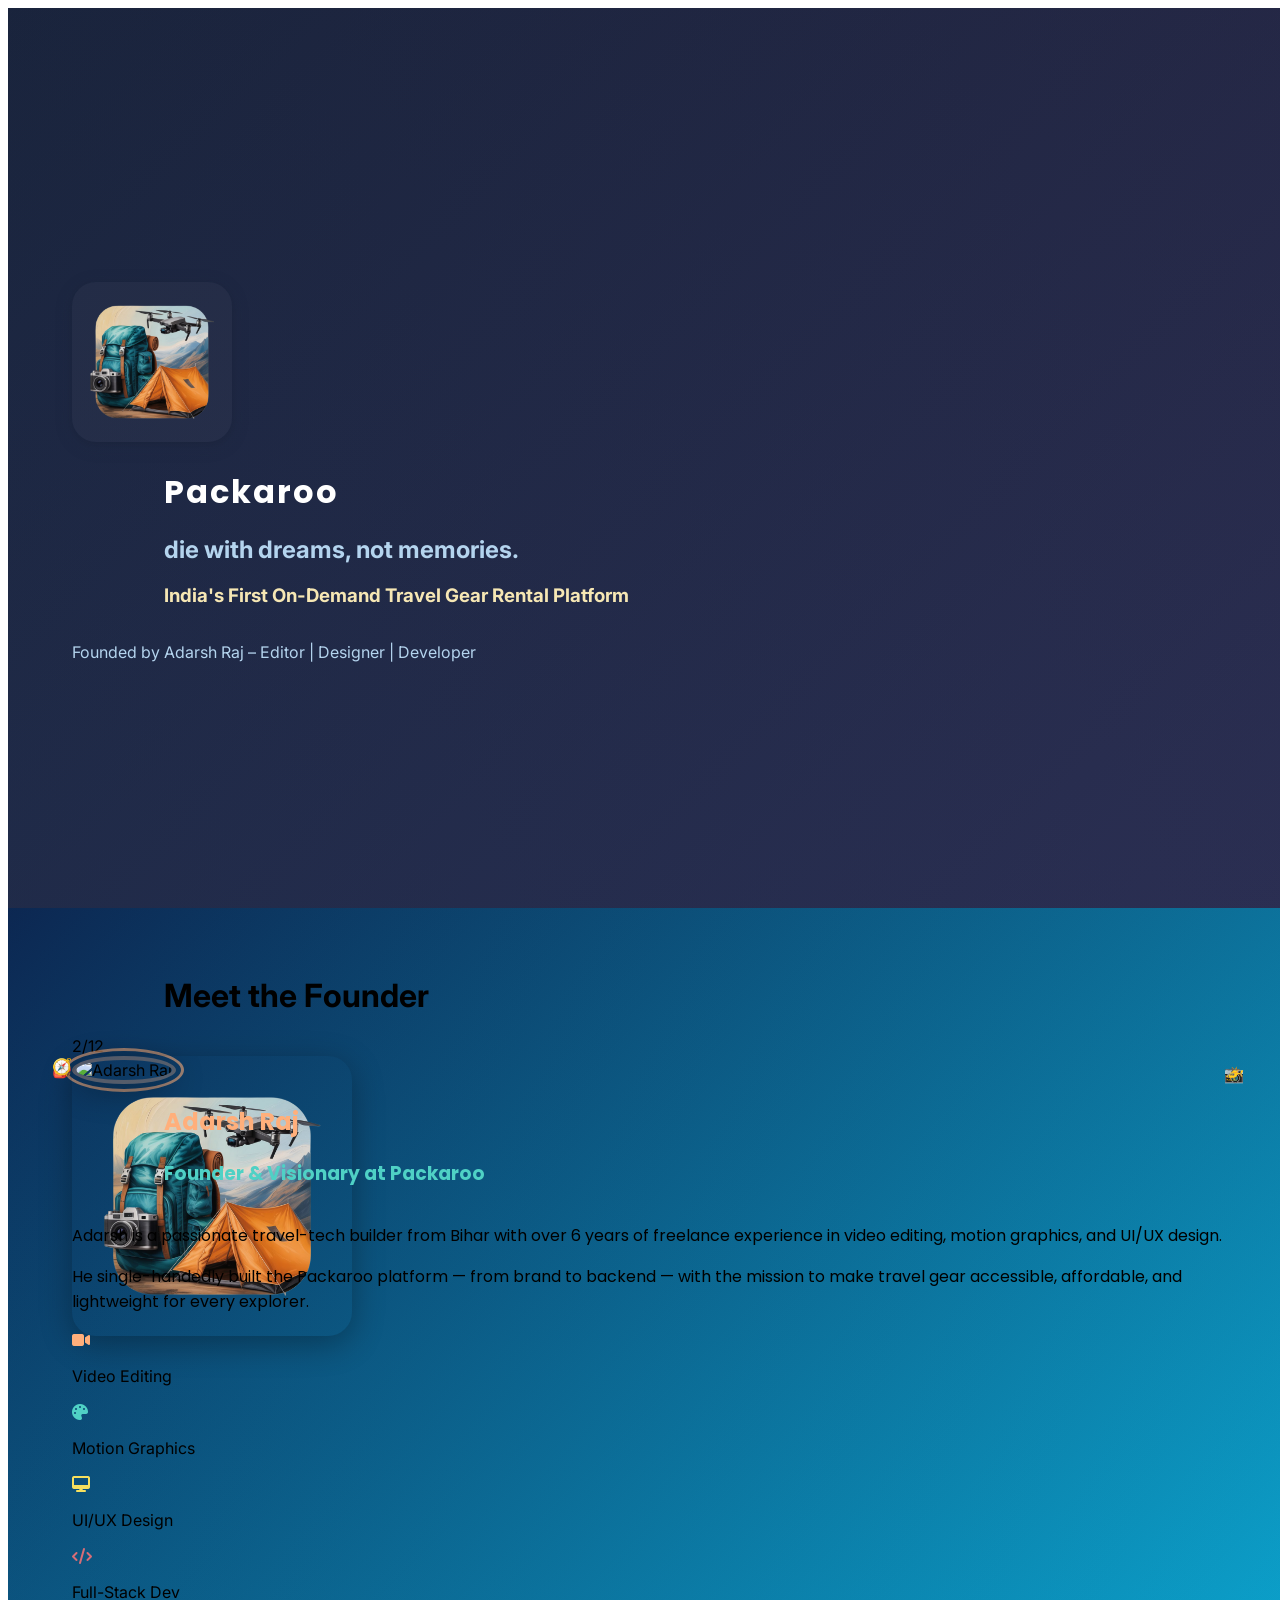
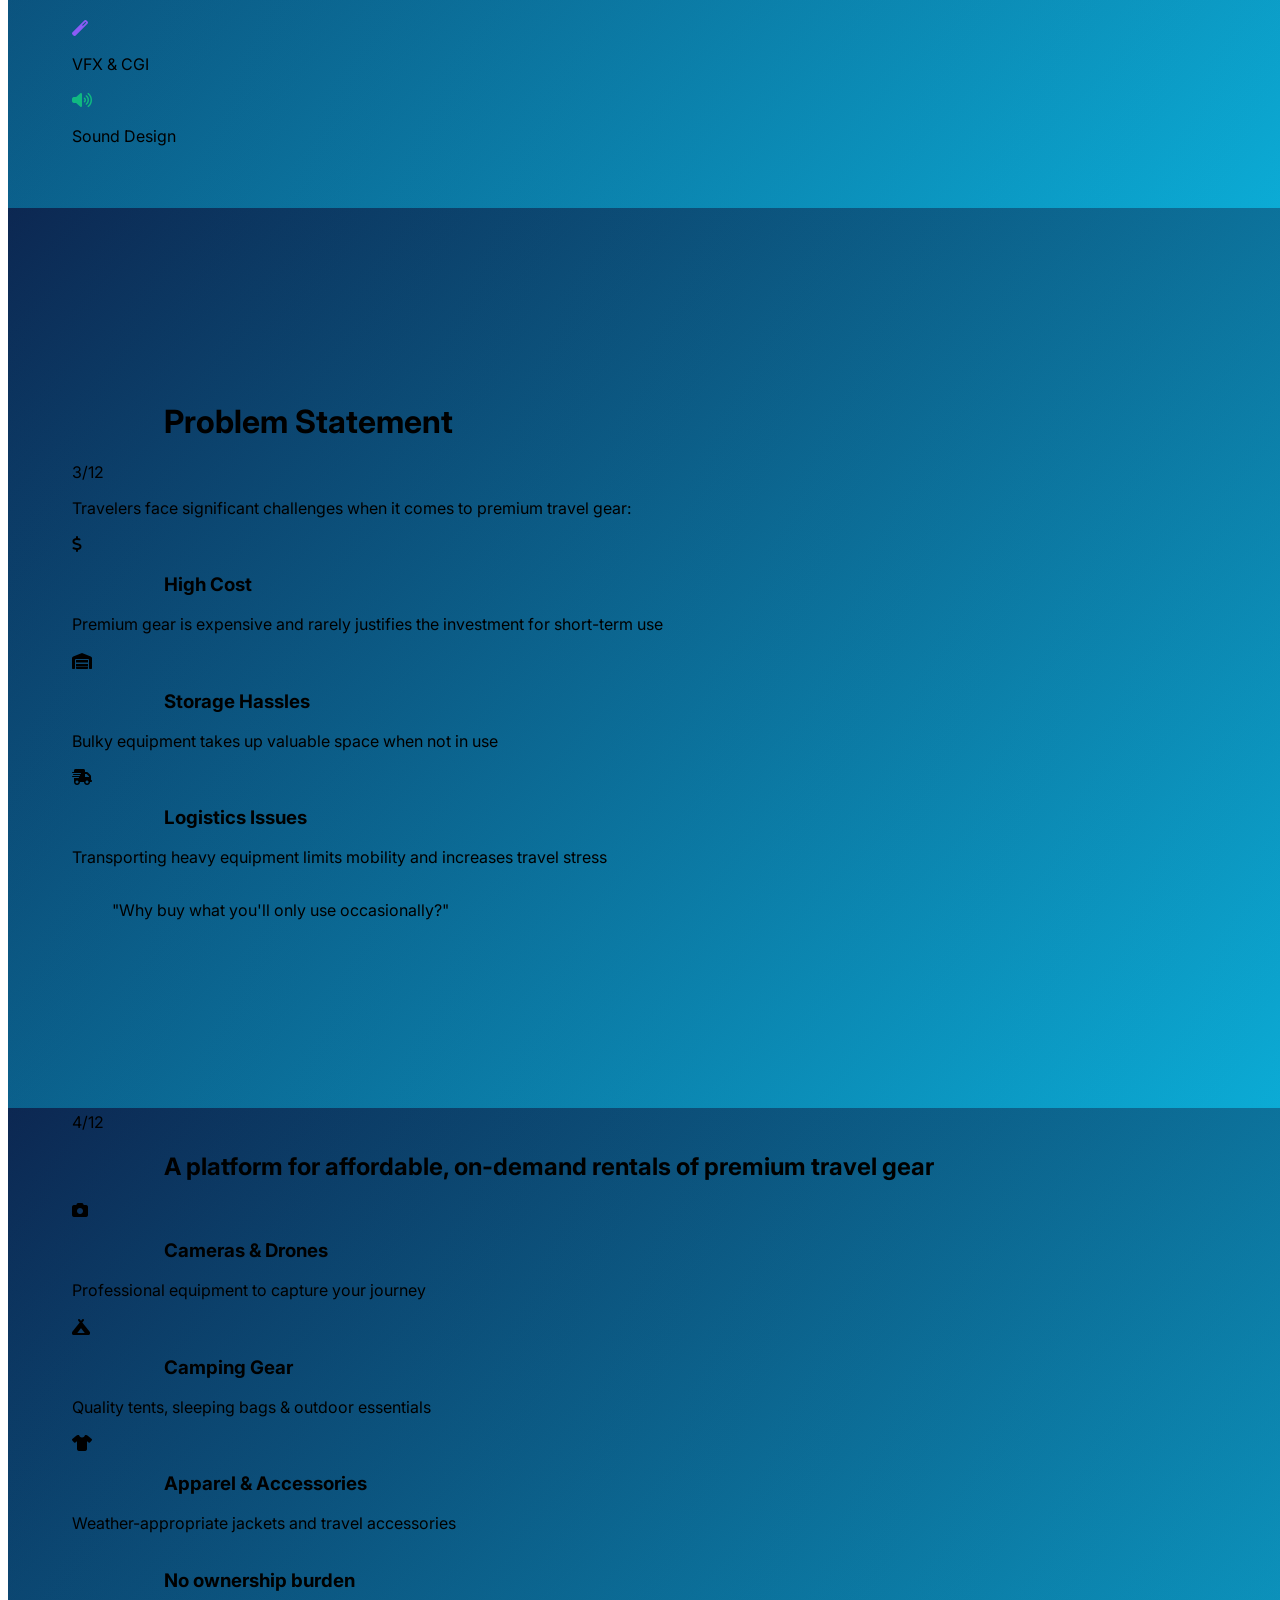
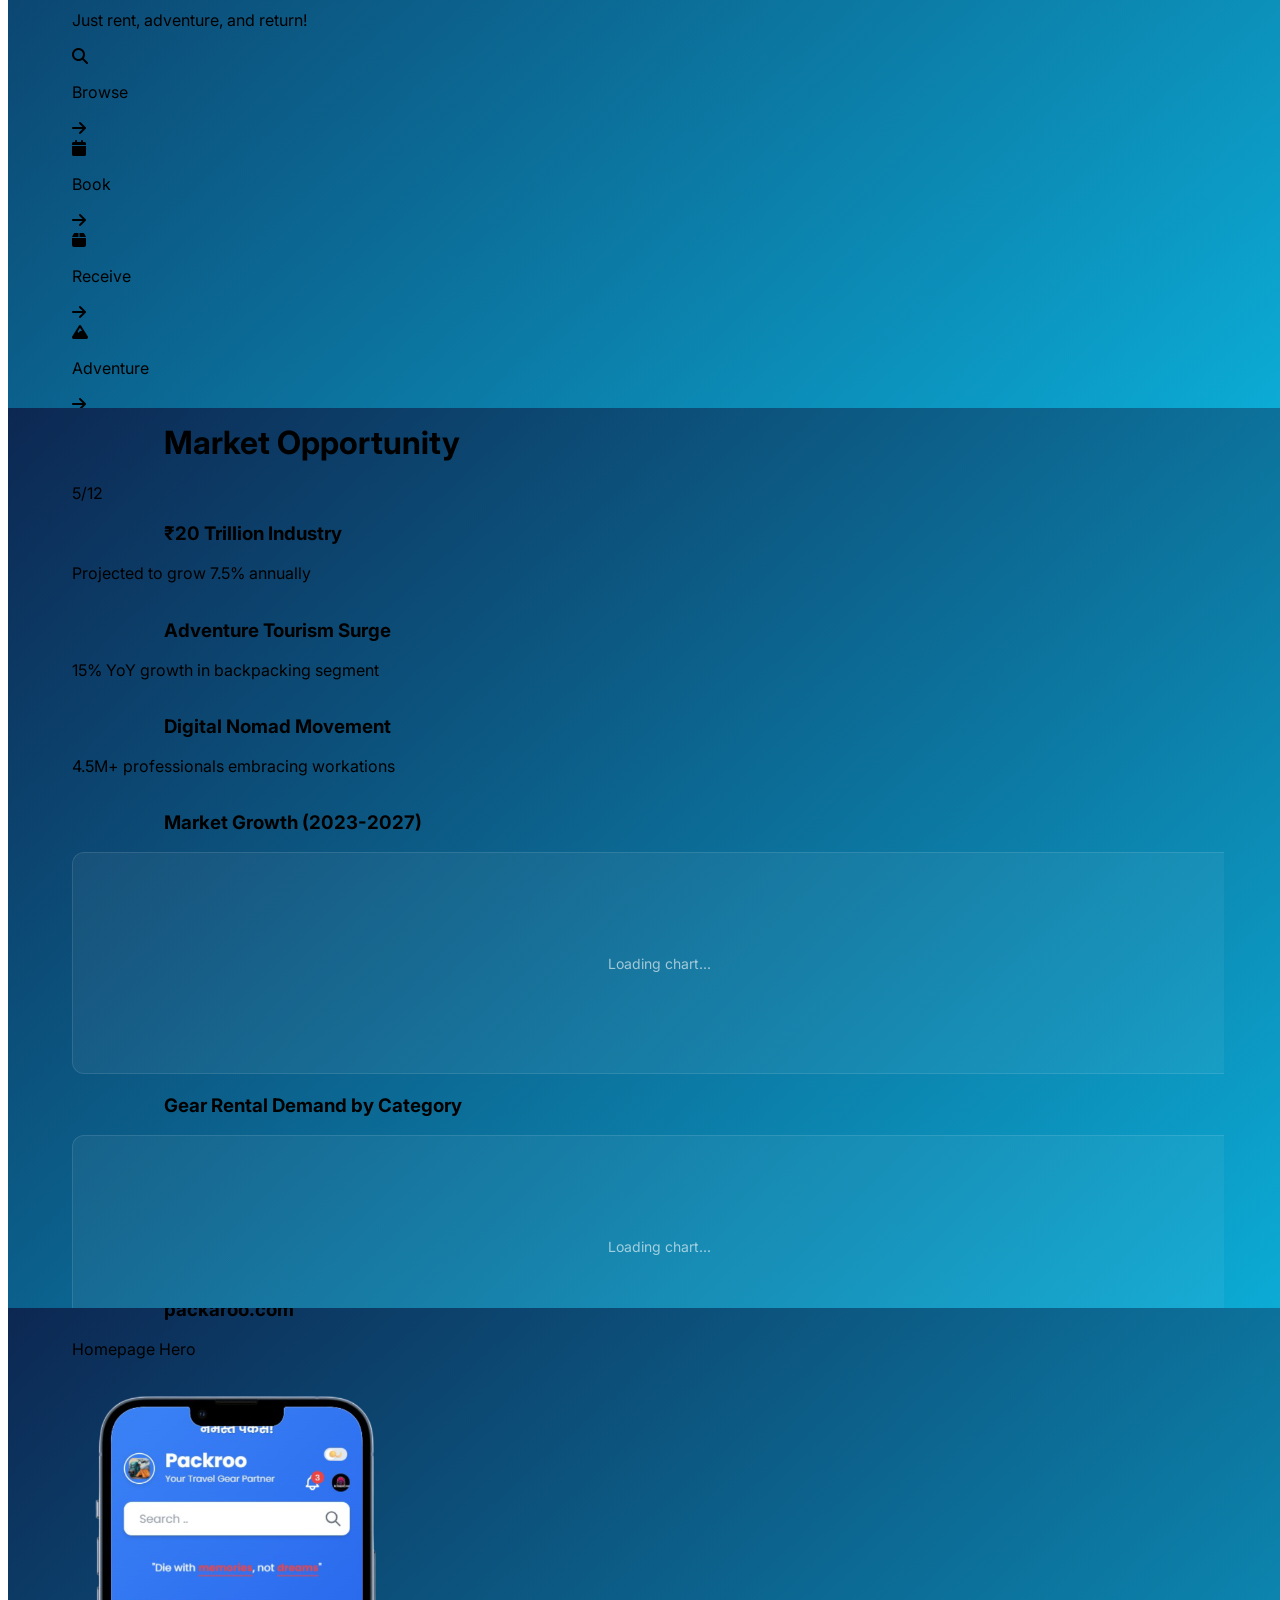
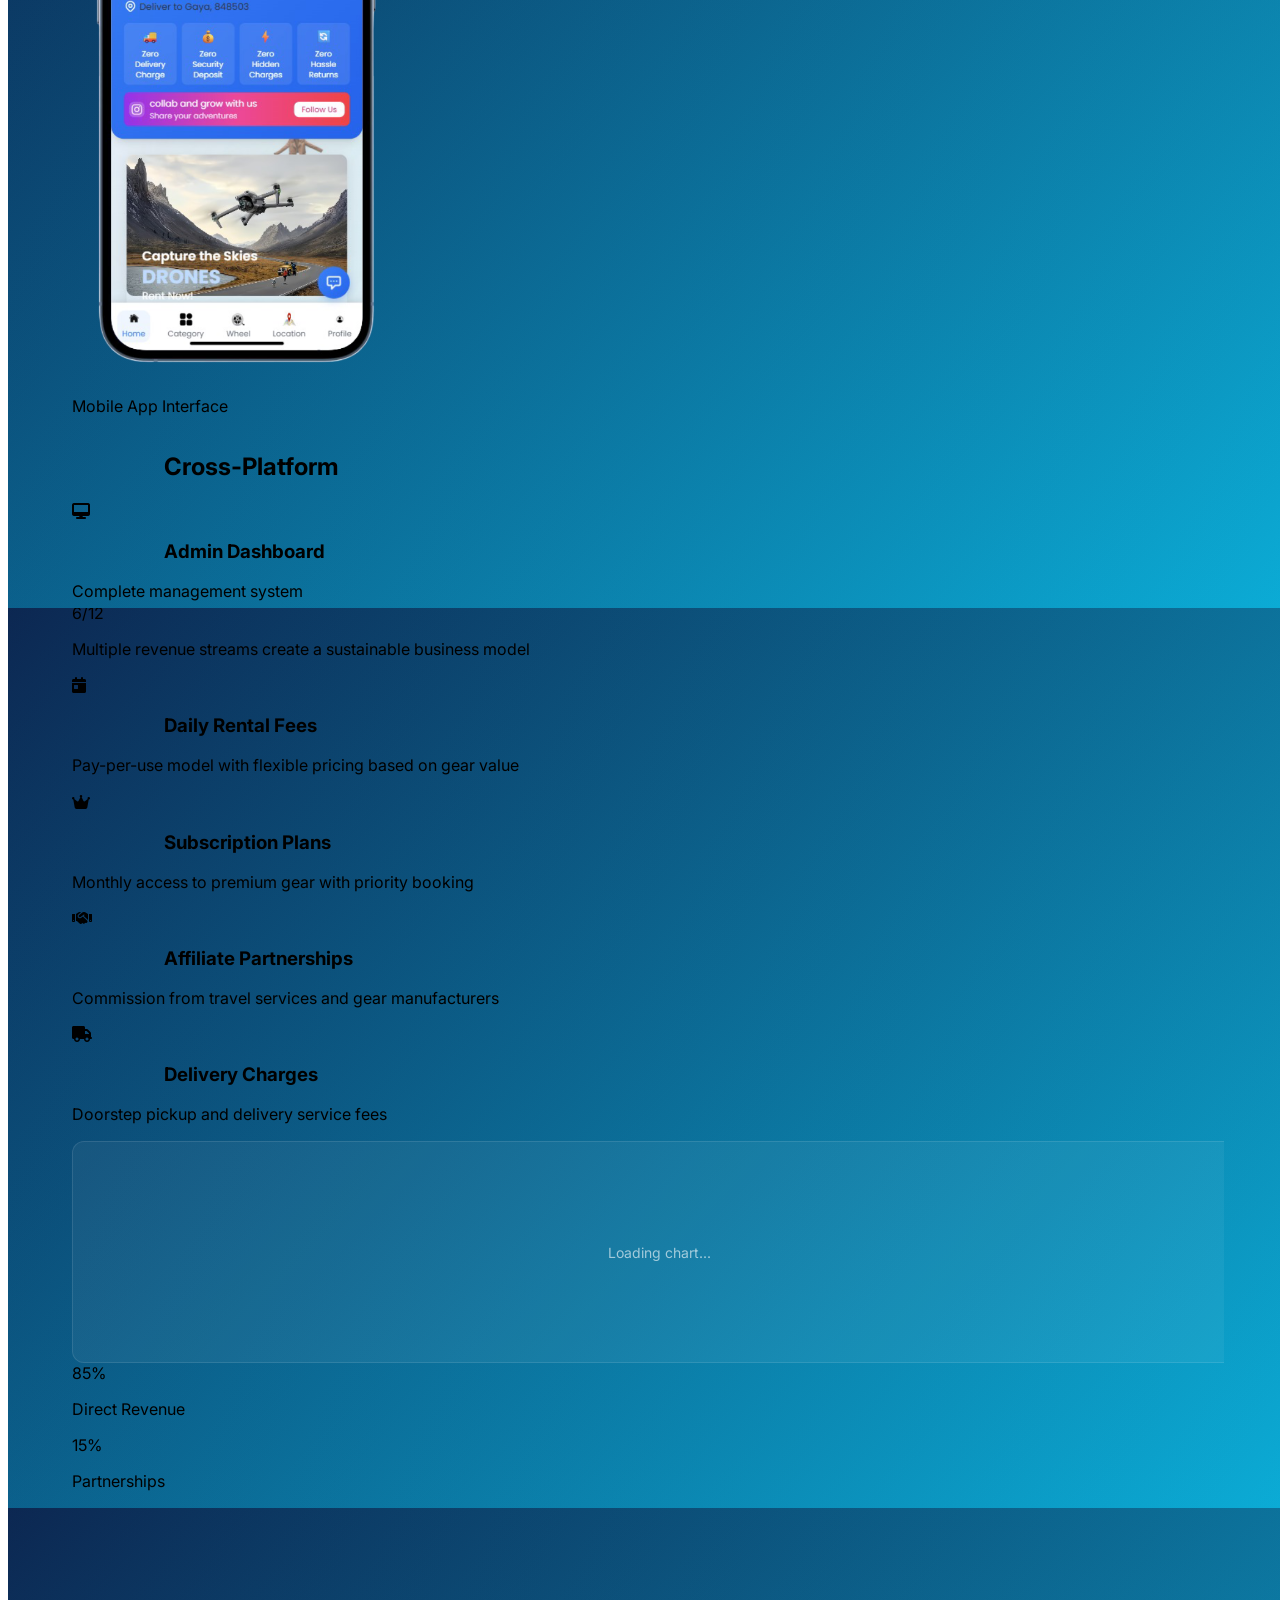
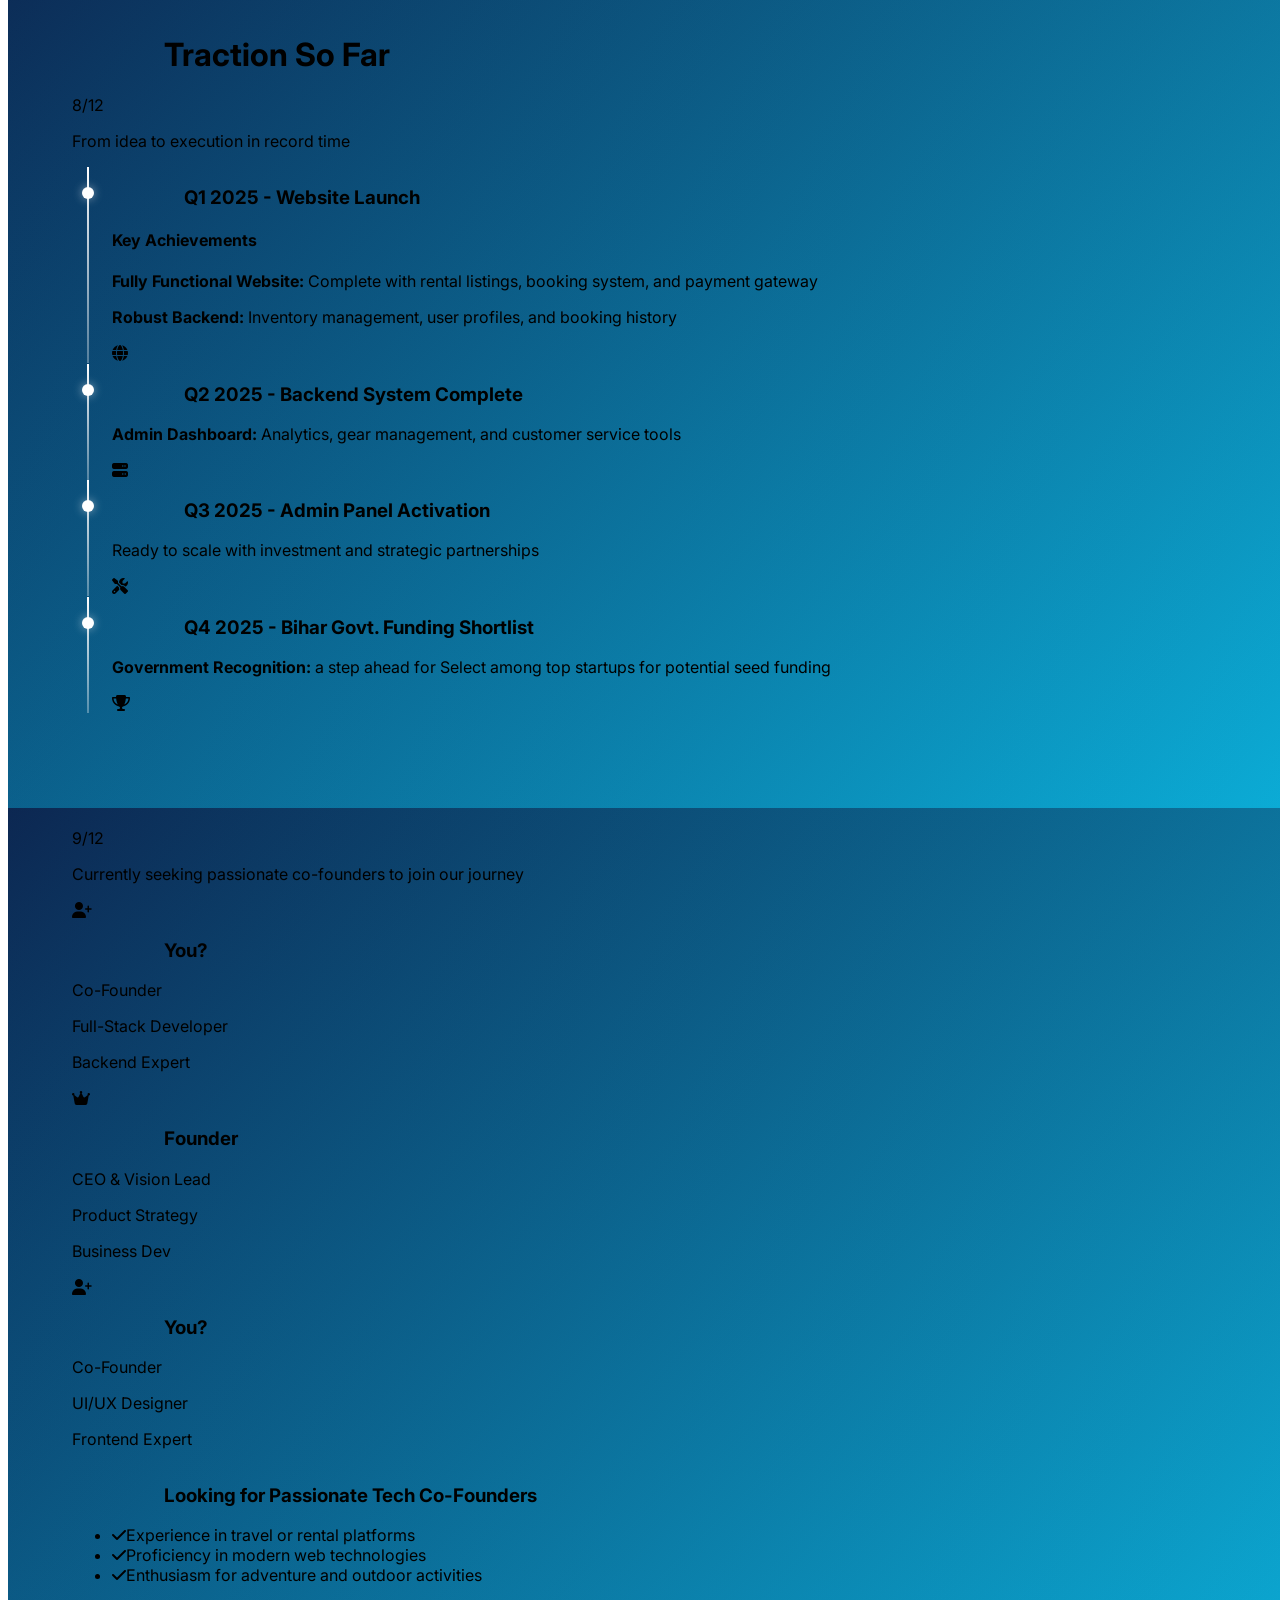
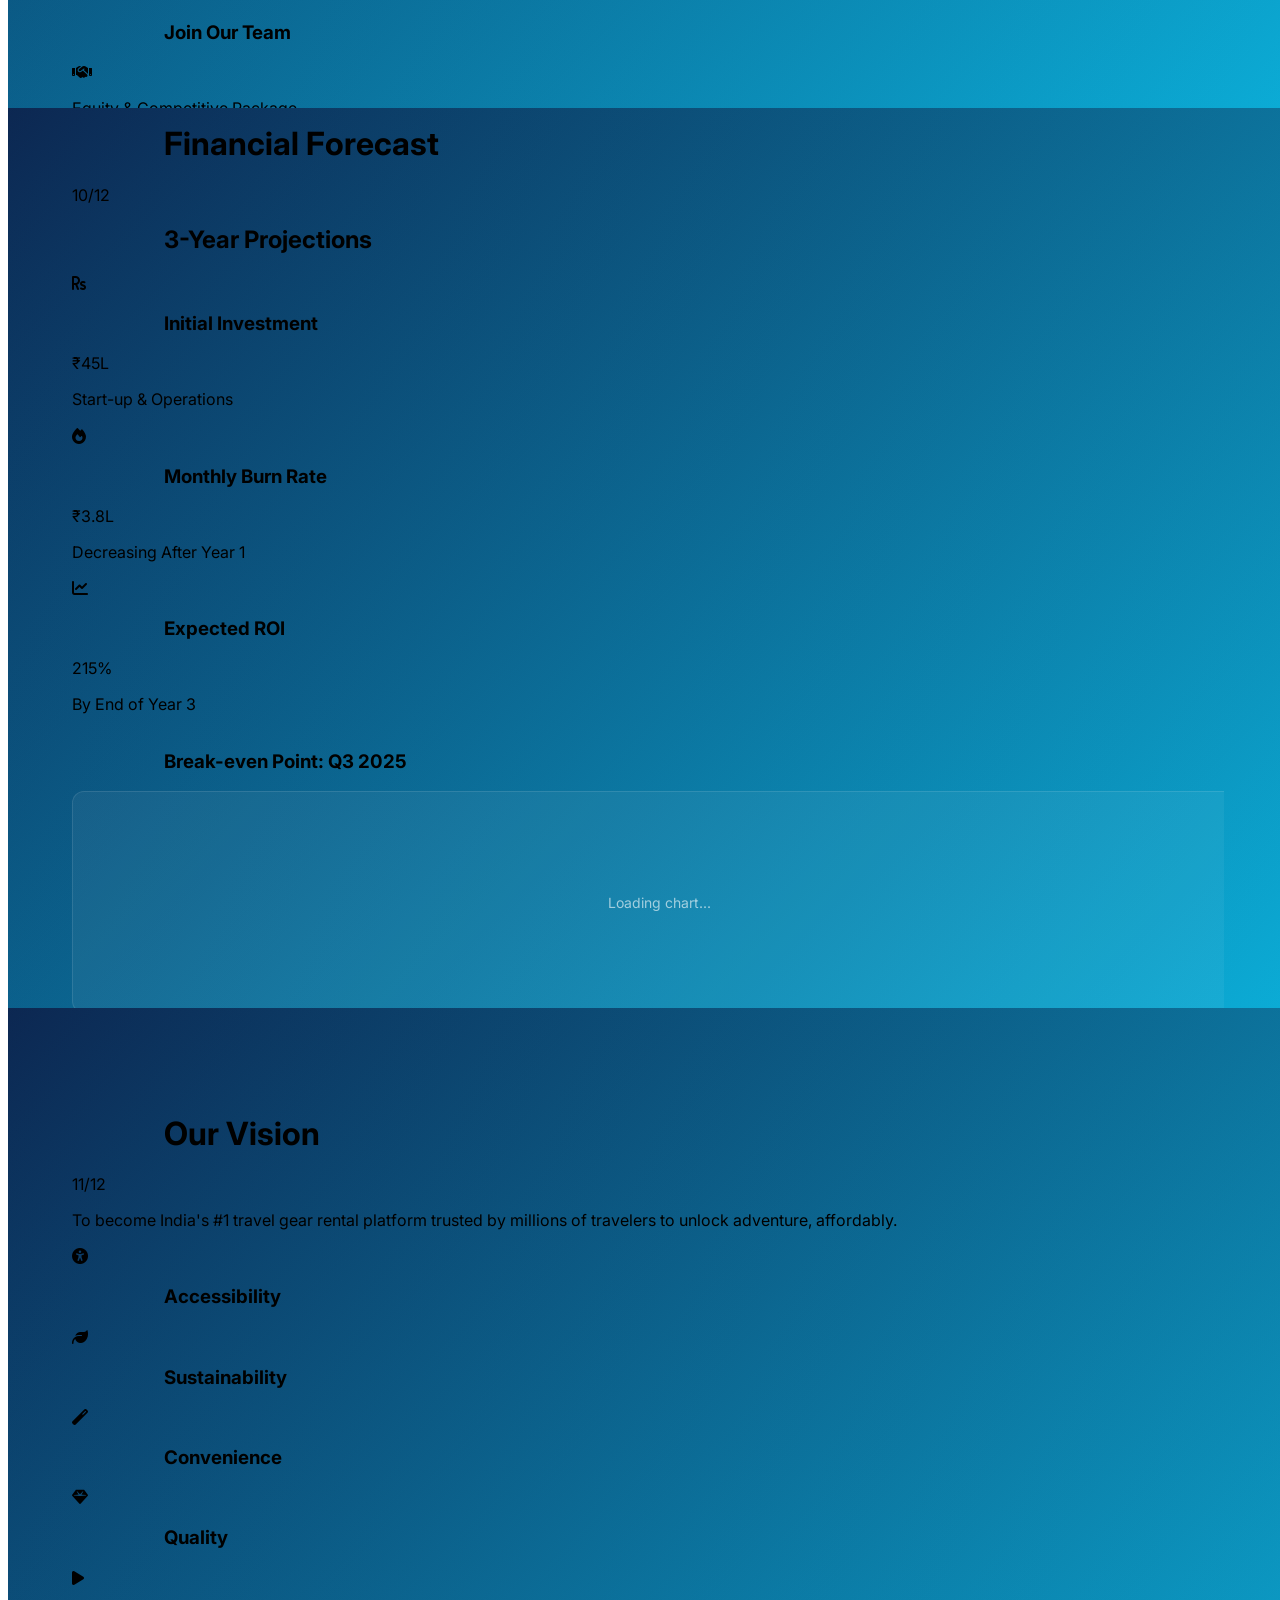
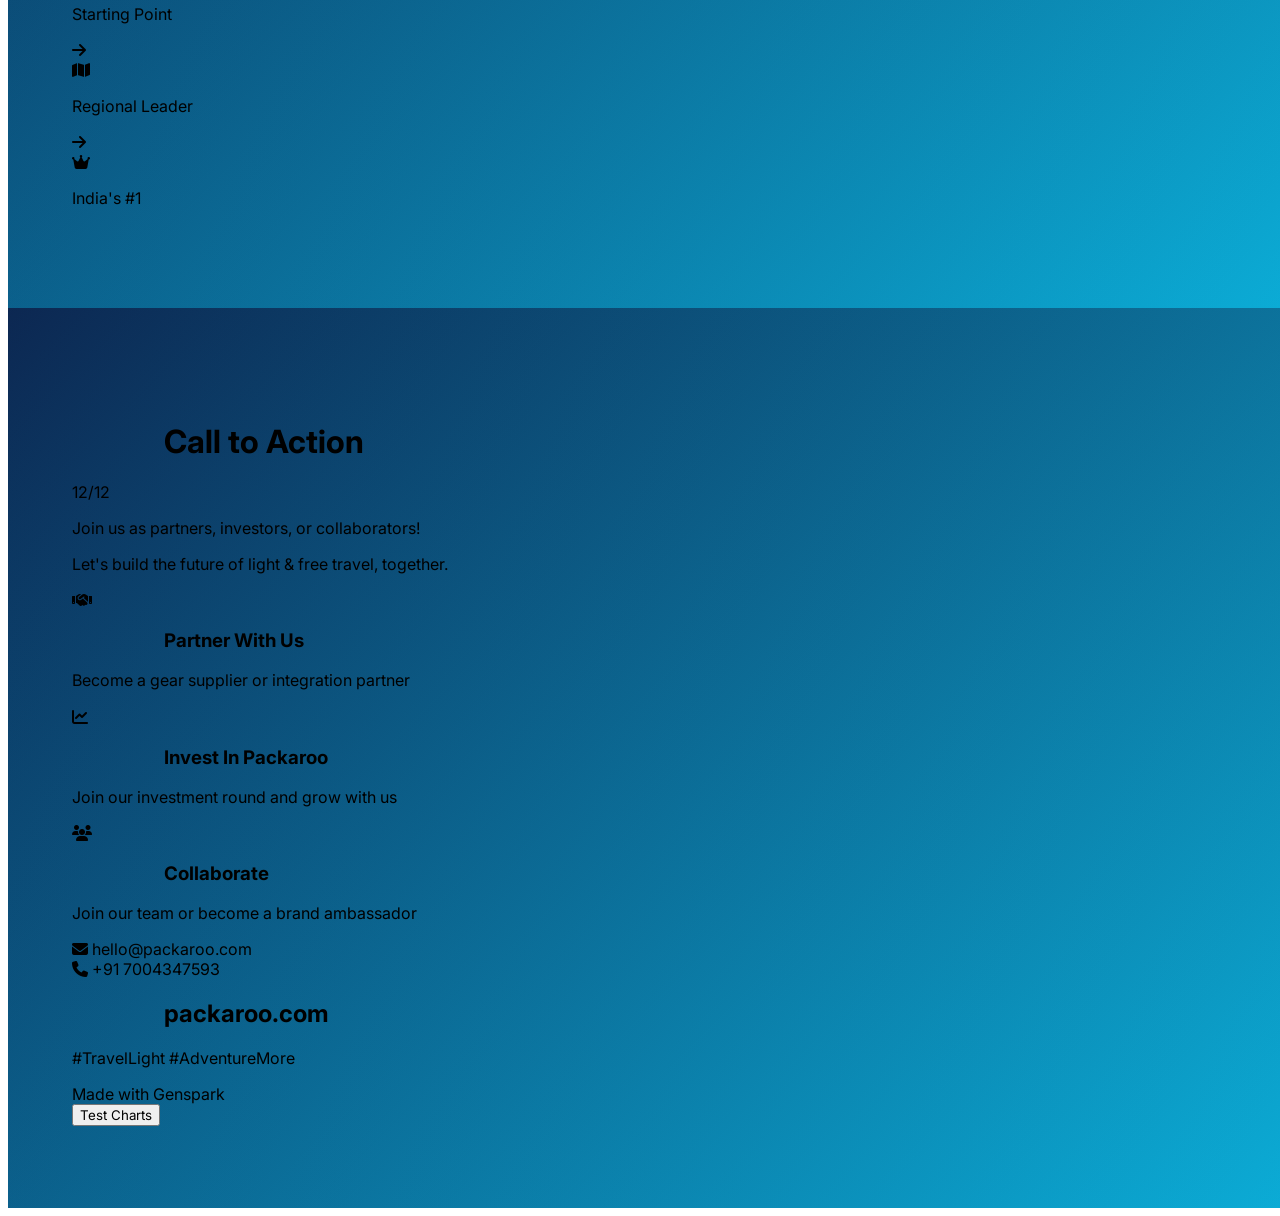
==== index.html @ 70bb3c3b "Add files via upload wds" ====
<!DOCTYPE html>
<html lang="en">

<head>
    <meta charset="UTF-8">
    <meta name="viewport" content="width=device-width, initial-scale=1.0">
    <title>Packaroo - Die with memories not dreams.</title>
    <link href="https://cdn.jsdelivr.net/npm/tailwindcss@2.2.19/dist/tailwind.min.css" rel="stylesheet">
    <link rel="stylesheet" href="https://cdn.jsdelivr.net/npm/@fortawesome/fontawesome-free@6.4.0/css/all.min.css">
    <link href="https://fonts.googleapis.com/css2?family=Inter:wght@300;400;500;600;700;800;900&display=swap"
        rel="stylesheet">
    <style>
        * {
            font-family: 'Inter', sans-serif;
        }

        .slide {
            min-height: 100vh;
            width: 100vw;
            background: linear-gradient(135deg, #012044 0%, #00b4d8 100%);
            /* Professional Blue Gradient */
            position: relative;
            overflow: hidden;
            display: flex;
            align-items: center;
            justify-content: center;
            aspect-ratio: 16/9;
        }

        .slide::before {
            content: '';
            position: absolute;
            top: 0;
            left: 0;
            right: 0;
            bottom: 0;
            background: linear-gradient(45deg, rgba(102, 126, 234, 0.1) 0%, rgba(118, 75, 162, 0.1) 100%);
            z-index: 1;
        }

        .slide-content {
            position: relative;
            z-index: 2;
            width: 90%;
            max-width: 1280px;
            margin: 0 auto;
            padding: 2rem;
        }

        @media (max-width: 1024px) {
            .slide {
                aspect-ratio: 4/3;
            }

            .slide-content {
                width: 95%;
                padding: 1rem;
            }
        }

        @media (max-width: 768px) {
            .slide {
                aspect-ratio: 3/4;
            }

            .slide-content {
                width: 100%;
                padding: 0.5rem;
            }
        }

        .gradient-1 {
            background: linear-gradient(135deg, #1e3c72 0%, #2a5298 100%);
        }

        .gradient-2 {
            background: linear-gradient(135deg, #2980b9 0%, #6bb3d6 100%);
        }

        .gradient-3 {
            background: linear-gradient(135deg, #3742fa 0%, #2f3542 100%);
        }

        .gradient-4 {
            background: linear-gradient(135deg, #4834d4 0%, #686de0 100%);
        }

        .gradient-5 {
            background: linear-gradient(135deg, #130f40 0%, #485563 100%);
        }

        .fade-in {
            animation: fadeIn 1.5s ease-out forwards;
            opacity: 0;
            transform: translateY(30px);
        }

        .pop-in {
            animation: popIn 0.8s cubic-bezier(0.68, -0.55, 0.265, 1.55) forwards;
            transform: scale(0);
        }

        .morph-in {
            animation: morphIn 1.2s ease-out forwards;
            opacity: 0;
            transform: scale(0.8) rotate(-5deg);
        }

        .slide-up {
            animation: slideUp 1s ease-out forwards;
            transform: translateY(100px);
            opacity: 0;
        }

        @keyframes fadeIn {
            0% {
                opacity: 0;
                transform: translateY(30px) scale(0.95);
            }

            100% {
                opacity: 1;
                transform: translateY(0) scale(1);
            }
        }

        @keyframes popIn {
            0% {
                transform: scale(0) rotate(-10deg);
                opacity: 0;
            }

            50% {
                transform: scale(1.1) rotate(5deg);
                opacity: 0.8;
            }

            100% {
                transform: scale(1) rotate(0);
                opacity: 1;
            }
        }

        @keyframes morphIn {
            0% {
                opacity: 0;
                transform: scale(0.8) rotate(-5deg) translateY(20px);
                filter: blur(10px);
            }

            100% {
                opacity: 1;
                transform: scale(1) rotate(0) translateY(0);
                filter: blur(0);
            }
        }

        @keyframes slideUp {
            0% {
                transform: translateY(100px) scale(0.9);
                opacity: 0;
                filter: blur(5px);
            }

            100% {
                transform: translateY(0) scale(1);
                opacity: 1;
                filter: blur(0);
            }
        }

        .hover-scale {
            transition: all 0.4s cubic-bezier(0.4, 0, 0.2, 1);
        }

        .hover-scale:hover {
            transform: scale(1.05) translateY(-5px);
            box-shadow: 0 20px 40px rgba(0, 0, 0, 0.3),
                0 0 20px rgba(102, 126, 234, 0.4);
        }

        .floating {
            animation: floating 3s ease-in-out infinite;
        }

        @keyframes floating {

            0%,
            100% {
                transform: translateY(0) rotate(0);
            }

            50% {
                transform: translateY(-20px) rotate(2deg);
            }
        }

        .pulse-glow {
            animation: pulseGlow 2s ease-in-out infinite;
        }

        @keyframes pulseGlow {

            0%,
            100% {
                box-shadow: 0 0 20px rgba(255, 255, 255, 0.3),
                    0 0 40px rgba(102, 126, 234, 0.3);
            }

            50% {
                box-shadow: 0 0 40px rgba(255, 255, 255, 0.6),
                    0 0 80px rgba(102, 126, 234, 0.6);
            }
        }

        .stagger-1 {
            animation-delay: 0.1s;
        }

        .stagger-2 {
            animation-delay: 0.2s;
        }

        .stagger-3 {
            animation-delay: 0.3s;
        }

        .stagger-4 {
            animation-delay: 0.4s;
        }

        .stagger-5 {
            animation-delay: 0.5s;
        }

        .stagger-6 {
            animation-delay: 0.6s;
        }

        .stagger-7 {
            animation-delay: 0.7s;
        }

        .stagger-8 {
            animation-delay: 0.8s;
        }

        .glass-card {
            animation: morphIn 0.8s ease-out forwards;
            opacity: 0;
            position: relative;
            overflow: hidden;
            z-index: 1;
        }

        .glass-card::before {
            content: '';
            position: absolute;
            top: 0;
            left: -100%;
            width: 100%;
            height: 100%;
            background: linear-gradient(90deg, transparent, rgba(255, 255, 255, 0.2), transparent);
            transition: all 0.7s cubic-bezier(0.25, 0.46, 0.45, 0.94);
            pointer-events: none;
            z-index: 2;
        }

        .glass-card:hover::before {
            left: 100%;
        }

        .text-glow {
            animation: fadeIn 1s ease-out forwards;
            opacity: 0;
        }

        .chart-container {
            height: 200px;
            width: 100%;
            background: rgba(255, 255, 255, 0.05);
            border-radius: 12px;
            padding: 10px;
            border: 1px solid rgba(255, 255, 255, 0.1);
            position: relative;
        }

        .chart-container::before {
            content: 'Loading chart...';
            position: absolute;
            top: 50%;
            left: 50%;
            transform: translate(-50%, -50%);
            color: rgba(255, 255, 255, 0.6);
            font-size: 14px;
            z-index: 1;
        }

        .chart-container.chart-loaded::before {
            display: none;
        }

        .chart-container canvas {
            position: relative;
            z-index: 2;
        }

        .timeline-item {
            position: relative;
            padding-left: 40px;
        }

        .timeline-item::before {
            content: '';
            position: absolute;
            left: 15px;
            top: 0;
            bottom: 0;
            width: 2px;
            background: linear-gradient(to bottom, #fff, rgba(255, 255, 255, 0.3));
        }

        .timeline-item::after {
            content: '';
            position: absolute;
            left: 10px;
            top: 20px;
            width: 12px;
            height: 12px;
            border-radius: 50%;
            background: #fff;
            box-shadow: 0 0 10px rgba(255, 255, 255, 0.5);
        }

        /* New Animation Classes */
        .bounce-in {
            animation: bounceIn 1s cubic-bezier(0.68, -0.55, 0.265, 1.55) forwards;
            opacity: 0;
        }

        .rotate-in {
            animation: rotateIn 1s ease-out forwards;
            opacity: 0;
        }

        .zoom-in {
            animation: zoomIn 1s ease-out forwards;
            opacity: 0;
        }

        @keyframes bounceIn {
            0% {
                transform: scale(0.3) translateY(-100px);
                opacity: 0;
            }

            50% {
                transform: scale(1.1) translateY(20px);
                opacity: 0.8;
            }

            100% {
                transform: scale(1) translateY(0);
                opacity: 1;
            }
        }

        @keyframes rotateIn {
            0% {
                transform: rotate(-180deg) scale(0);
                opacity: 0;
            }

            100% {
                transform: rotate(0) scale(1);
                opacity: 1;
            }
        }

        @keyframes zoomIn {
            0% {
                transform: scale(0);
                opacity: 0;
                filter: blur(10px);
            }

            100% {
                transform: scale(1);
                opacity: 1;
                filter: blur(0);
            }
        }

        /* Logo Animation Styles */
        .logo-container {
            position: relative;
            width: 200px;
            height: 200px;
            margin: 0 auto 2rem;
        }

        .logo-circle {
            position: absolute;
            width: 100%;
            height: 100%;
            border-radius: 50%;
            background: linear-gradient(135deg, #667eea 0%, #764ba2 100%);
            animation: logoPulse 2s ease-in-out infinite;
        }

        .logo-icon {
            position: absolute;
            top: 50%;
            left: 50%;
            transform: translate(-50%, -50%);
            font-size: 4rem;
            color: white;
            animation: logoFloat 3s ease-in-out infinite;
        }

        .logo-image {
            position: absolute;
            top: 50%;
            left: 50%;
            transform: translate(-50%, -50%);
            width: 150px;
            /* Adjust size as needed */
            height: auto;
            animation: logoFloat 3s ease-in-out infinite;
            border-radius: 20%;
            /* Optional: to blend with the rounded container */
            object-fit: contain;
        }

        .logo-text {
            position: absolute;
            bottom: -40px;
            left: 50%;
            transform: translateX(-50%);
            font-size: 1.5rem;
            font-weight: bold;
            color: white;
            text-shadow: 0 0 20px rgba(255, 255, 255, 0.5);
            animation: logoTextFade 1s ease-out forwards;
            opacity: 0;
        }

        @keyframes logoPulse {

            0%,
            100% {
                transform: scale(1);
                box-shadow: 0 0 30px rgba(102, 126, 234, 0.5);
            }

            50% {
                transform: scale(1.1);
                box-shadow: 0 0 50px rgba(102, 126, 234, 0.8);
            }
        }

        @keyframes logoFloat {

            0%,
            100% {
                transform: translate(-50%, -50%) rotate(0deg);
            }

            50% {
                transform: translate(-50%, -60%) rotate(5deg);
            }
        }

        @keyframes logoTextFade {
            0% {
                opacity: 0;
                transform: translateX(-50%) translateY(20px);
            }

            100% {
                opacity: 1;
                transform: translateX(-50%) translateY(0);
            }
        }

        .logo-sparkle {
            position: absolute;
            width: 4px;
            height: 4px;
            background: white;
            border-radius: 50%;
            animation: sparkle 1.5s ease-in-out infinite;
        }

        @keyframes sparkle {

            0%,
            100% {
                transform: scale(0) rotate(0deg);
                opacity: 0;
            }

            50% {
                transform: scale(1) rotate(180deg);
                opacity: 1;
            }
        }

        /* Chart Animation Classes */
        .chart-fade-in {
            animation: chartFadeIn 1.5s ease-out forwards;
            opacity: 0;
            transform: scale(0.9);
        }

        .chart-bounce-in {
            animation: chartBounceIn 1.2s cubic-bezier(0.68, -0.55, 0.265, 1.55) forwards;
            opacity: 0;
            transform: scale(0.3);
        }

        @keyframes chartFadeIn {
            0% {
                opacity: 0;
                transform: scale(0.9) translateY(20px);
            }

            100% {
                opacity: 1;
                transform: scale(1) translateY(0);
            }
        }

        @keyframes chartBounceIn {
            0% {
                opacity: 0;
                transform: scale(0.3) translateY(-50px);
            }

            50% {
                opacity: 0.8;
                transform: scale(1.1) translateY(10px);
            }

            100% {
                opacity: 1;
                transform: scale(1) translateY(0);
            }
        }

        /* New Animation Classes for Slide 2 */
        .slide-in-left {
            opacity: 0;
            transform: translateX(-100px);
            animation: slideInLeft 1.2s ease-out 0.3s forwards;
        }

        .slide-in-right {
            opacity: 0;
            transform: translateX(100px);
            animation: slideInRight 1.2s ease-out 0.5s forwards;
        }

        .fade-in-up {
            opacity: 0;
            transform: translateY(30px);
            animation: fadeInUp 1s ease-out forwards;
        }

        .floating-icon {
            animation: floatingIcon 4s ease-in-out infinite;
        }

        .floating-icon:nth-child(1) {
            animation-delay: 0s;
        }

        .floating-icon:nth-child(2) {
            animation-delay: 1s;
        }

        .floating-icon:nth-child(3) {
            animation-delay: 2s;
        }

        .floating-icon:nth-child(4) {
            animation-delay: 3s;
        }

        .skill-card {
            opacity: 0;
            transform: scale(0.8) translateY(20px);
            animation: skillCardIn 0.8s ease-out forwards;
        }

        .skill-icon {
            animation: skillIconPulse 2s ease-in-out infinite;
        }

        .stagger-3 {
            animation-delay: 0.8s;
        }

        .stagger-4 {
            animation-delay: 1.0s;
        }

        .stagger-5 {
            animation-delay: 1.2s;
        }

        .stagger-6 {
            animation-delay: 1.4s;
        }

        .stagger-7 {
            animation-delay: 1.6s;
        }

        .stagger-8 {
            animation-delay: 1.8s;
        }

        @keyframes slideInLeft {
            0% {
                opacity: 0;
                transform: translateX(-100px) scale(0.9);
            }

            100% {
                opacity: 1;
                transform: translateX(0) scale(1);
            }
        }

        @keyframes slideInRight {
            0% {
                opacity: 0;
                transform: translateX(100px) scale(0.9);
            }

            100% {
                opacity: 1;
                transform: translateX(0) scale(1);
            }
        }

        @keyframes fadeInUp {
            0% {
                opacity: 0;
                transform: translateY(30px);
            }

            100% {
                opacity: 1;
                transform: translateY(0);
            }
        }

        @keyframes floatingIcon {

            0%,
            100% {
                transform: translateY(0) rotate(0deg) scale(1);
            }

            25% {
                transform: translateY(-8px) rotate(2deg) scale(1.1);
            }

            50% {
                transform: translateY(-15px) rotate(0deg) scale(1);
            }

            75% {
                transform: translateY(-8px) rotate(-2deg) scale(1.1);
            }
        }

        @keyframes skillCardIn {
            0% {
                opacity: 0;
                transform: scale(0.8) translateY(20px);
            }

            60% {
                opacity: 1;
                transform: scale(1.05) translateY(-5px);
            }

            100% {
                opacity: 1;
                transform: scale(1) translateY(0);
            }
        }

        @keyframes skillIconPulse {

            0%,
            100% {
                transform: scale(1);
                filter: brightness(1);
            }

            50% {
                transform: scale(1.1);
                filter: brightness(1.3);
            }
        }

        .icon-item:nth-child(4) {
            animation-delay: 2.25s;
        }

        @keyframes floatIcon {

            0%,
            100% {
                transform: translateY(0) rotate(0deg);
            }

            50% {
                transform: translateY(-10px) rotate(5deg);
            }
        }

        /* Morphing Animation */
        .morph-container {
            position: absolute;
            top: 0;
            left: 0;
            width: 280px;
            height: 280px;
            z-index: 10;
            border-radius: 24px;
            overflow: hidden;
            box-shadow: 0 8px 32px rgba(0, 0, 0, 0.3);
        }

        .morph-image {
            position: absolute;
            top: 0;
            left: 0;
            width: 100%;
            height: 100%;
            object-fit: cover;
            transition: all 1.5s cubic-bezier(0.25, 0.46, 0.45, 0.94);
        }

        .logo-morph {
            border-radius: 24px;
            opacity: 1;
            transform: scale(1) rotate(0deg);
            z-index: 2;
            filter: brightness(1);
        }

        .founder-morph {
            border-radius: 50%;
            opacity: 0;
            transform: scale(1.2) rotate(5deg);
            z-index: 1;
            filter: brightness(0.8);
        }

        /* Enhanced morph animation */
        .morph-container.auto-morph .logo-morph {
            animation: morphToFounderEnhanced 6s ease-in-out infinite;
        }

        .morph-container.auto-morph .founder-morph {
            animation: morphToLogoEnhanced 6s ease-in-out infinite;
        }

        @keyframes morphToFounderEnhanced {
            0% {
                opacity: 1;
                transform: scale(1) rotate(0deg);
                border-radius: 24px;
                filter: brightness(1);
            }

            20% {
                opacity: 1;
                transform: scale(1.1) rotate(2deg);
                border-radius: 20px;
                filter: brightness(1.1);
            }

            50% {
                opacity: 0;
                transform: scale(0.9) rotate(-3deg);
                border-radius: 50%;
                filter: brightness(0.7);
            }

            80% {
                opacity: 0;
                transform: scale(0.8) rotate(-2deg);
                border-radius: 50%;
                filter: brightness(0.6);
            }

            100% {
                opacity: 1;
                transform: scale(1) rotate(0deg);
                border-radius: 24px;
                filter: brightness(1);
            }
        }

        @keyframes morphToLogoEnhanced {
            0% {
                opacity: 0;
                transform: scale(1.2) rotate(5deg);
                border-radius: 50%;
                filter: brightness(0.8);
            }

            20% {
                opacity: 0;
                transform: scale(1.1) rotate(3deg);
                border-radius: 50%;
                filter: brightness(0.7);
            }

            50% {
                opacity: 1;
                transform: scale(1) rotate(0deg);
                border-radius: 50%;
                filter: brightness(1);
            }

            80% {
                opacity: 1;
                transform: scale(1.05) rotate(-1deg);
                border-radius: 50%;
                filter: brightness(1.1);
            }

            100% {
                opacity: 0;
                transform: scale(1.2) rotate(5deg);
                border-radius: 50%;
                filter: brightness(0.8);
            }
        }

        /* Add a glow effect during transition */
        .morph-container.auto-morph::before {
            content: '';
            position: absolute;
            top: -10px;
            left: -10px;
            right: -10px;
            bottom: -10px;
            background: linear-gradient(45deg, #ffaf7b, #4fd1c5, #d76d77);
            border-radius: 50%;
            z-index: -1;
            opacity: 0;
            animation: morphGlow 6s ease-in-out infinite;
        }

        @keyframes morphGlow {

            0%,
            100% {
                opacity: 0;
                transform: scale(1);
            }

            25% {
                opacity: 0.3;
                transform: scale(1.1);
            }

            50% {
                opacity: 0.6;
                transform: scale(1.2);
            }

            75% {
                opacity: 0.3;
                transform: scale(1.1);
            }
        }

        /* Animated gradient text for main heading */
        .animated-gradient-text {
            background: linear-gradient(90deg, #f6e7b4, #b4d4ee, #fff, #f6e7b4 80%);
            background-size: 200% 200%;
            -webkit-background-clip: text;
            -webkit-text-fill-color: transparent;
            background-clip: text;
            text-fill-color: transparent;
            animation: gradientMove 3s linear infinite;
            filter: drop-shadow(0 0 18px #f6e7b4);
        }

        @keyframes gradientMove {
            0% {
                background-position: 0% 50%;
            }

            100% {
                background-position: 100% 50%;
            }
        }

        /* Enhanced fade-in-up for subtitle/tagline */
        .enhanced-fade-in-up {
            opacity: 0;
            transform: translateY(40px);
            animation: enhancedFadeInUp 1.2s cubic-bezier(0.68, -0.55, 0.27, 1.55) forwards;
            text-shadow: 0 2px 16px #b4d4ee, 0 0px 8px #fff2, 0 0px 2px #fff8;
        }

        .enhanced-fade-in-up.stagger-1 {
            animation-delay: 0.5s;
        }

        .enhanced-fade-in-up.stagger-2 {
            animation-delay: 0.8s;
        }

        @keyframes enhancedFadeInUp {
            0% {
                opacity: 0;
                transform: translateY(40px) scale(0.95);
            }

            80% {
                opacity: 1;
                transform: translateY(-6px) scale(1.04);
            }

            100% {
                opacity: 1;
                transform: translateY(0) scale(1);
            }
        }

        /* Professional main heading */
        .professional-heading {
            color: #fff;
            font-family: 'Poppins', 'Inter', sans-serif;
            letter-spacing: 2px;
            font-weight: 900;
            text-shadow: 0 2px 16px #1e293b44, 0 0px 2px #fff8;
        }

        /* Professional subtitle */
        .professional-subtitle {
            color: #b4d4ee;
            font-family: 'Inter', 'Poppins', sans-serif;
            font-weight: 400;
            text-shadow: 0 1px 8px #1e293b22;
        }

        /* Professional tagline/accent */
        .professional-tagline {
            color: #f6e7b4;
            font-family: 'Inter', 'Poppins', sans-serif;
            font-weight: 500;
            text-shadow: 0 1px 6px #fff3;
        }

        /* Subtle fade-in for all */
        .pro-fade-in {
            opacity: 0;
            transform: translateY(30px);
            animation: proFadeIn 1.1s cubic-bezier(0.68, -0.55, 0.27, 1.55) forwards;
        }

        .pro-fade-in.stagger-1 {
            animation-delay: 0.3s;
        }

        .pro-fade-in.stagger-2 {
            animation-delay: 0.5s;
        }

        .pro-fade-in.stagger-3 {
            animation-delay: 0.7s;
        }

        @keyframes proFadeIn {
            0% {
                opacity: 0;
                transform: translateY(30px) scale(0.98);
            }

            100% {
                opacity: 1;
                transform: translateY(0) scale(1);
            }
        }

        /* Logo pop-in animation */
        .logo-pop-in {
            opacity: 0;
            transform: scale(0.7);
            animation: logoPopIn 1.1s cubic-bezier(0.68, -0.55, 0.27, 1.55) 0.1s forwards;
        }

        @keyframes logoPopIn {
            0% {
                opacity: 0;
                transform: scale(0.7) translateY(40px);
            }

            60% {
                opacity: 1;
                transform: scale(1.1) translateY(-8px);
            }

            100% {
                opacity: 1;
                transform: scale(1) translateY(0);
            }
        }

        /* Fade-in-up for text */
        .fade-in-up {
            opacity: 0;
            transform: translateY(40px);
            animation: fadeInUp 1.2s cubic-bezier(0.68, -0.55, 0.27, 1.55) forwards;
        }

        .fade-in-up.stagger-1 {
            animation-delay: 0.3s;
        }

        .fade-in-up.stagger-2 {
            animation-delay: 0.5s;
        }

        .fade-in-up.stagger-3 {
            animation-delay: 0.7s;
        }

        @keyframes fadeInUp {
            0% {
                opacity: 0;
                transform: translateY(40px) scale(0.95);
            }

            80% {
                opacity: 1;
                transform: translateY(-6px) scale(1.04);
            }

            100% {
                opacity: 1;
                transform: translateY(0) scale(1);
            }
        }

        /* Add this to the style section for heading spacing and responsive max-width */
        .slide h1,
        .slide h2,
        .slide h3 {
            padding-left: 1rem;
            padding-right: 1rem;
            max-width: 95vw;
            margin-left: auto;
            margin-right: auto;
            box-sizing: border-box;
            word-break: break-word;
        }

        @media (min-width: 640px) {

            .slide h1,
            .slide h2,
            .slide h3 {
                max-width: 800px;
            }
        }

        @media (min-width: 1024px) {

            .slide h1,
            .slide h2,
            .slide h3 {
                max-width: 1000px;
            }
        }
    </style>
</head>

<body class="bg-gray-900 text-white overflow-x-hidden">

    <!-- Slide 1: Packaroo – Title Slide (Cover Page) -->
    <div class="slide flex items-center justify-center relative"
        style="background: linear-gradient(135deg, #101c2c 0%, #232946 100%); min-height: 100vh; overflow: hidden;">
        <!-- Simple night mountain background -->
        <div class="absolute inset-0 w-full h-full z-0">
            <svg viewBox="0 0 1920 1080" fill="none" xmlns="http://www.w3.org/2000/svg"
                class="w-full h-full object-cover">
                <defs>
                    <linearGradient id="nightGradient" x1="0" y1="0" x2="0" y2="1">
                        <stop offset="0%" stop-color="#101c2c" />
                        <stop offset="100%" stop-color="#232946" />
                    </linearGradient>
                </defs>
                <rect width="1920" height="1080" fill="url(#nightGradient)" />
                <!-- Mountains -->
                <path d="M0 800 Q400 600 800 800 T1600 800 T1920 1080 L0 1080 Z" fill="#2d3748" opacity="0.8" />
                <path d="M0 900 Q600 700 1200 900 T1920 900 L1920 1080 L0 1080 Z" fill="#1a202c" opacity="0.7" />
                <path d="M0 1080 Q960 900 1920 1080 L1920 1080 L0 1080 Z" fill="#0f1419" opacity="0.8" />
                <!-- Simple crescent moon -->
                <g>
                    <circle cx="1600" cy="250" r="48" fill="#f6e7b4" opacity="0.92" />
                    <circle cx="1620" cy="250" r="42" fill="#232946" opacity="0.98" />
                </g>
                <!-- A few static stars -->
                <circle cx="300" cy="180" r="2.5" fill="#fff" opacity="0.8" />
                <circle cx="500" cy="120" r="1.5" fill="#fff" opacity="0.7" />
                <circle cx="800" cy="200" r="2" fill="#fff" opacity="0.9" />
                <circle cx="1200" cy="100" r="1.8" fill="#fff" opacity="0.8" />
                <circle cx="1400" cy="160" r="1.2" fill="#fff" opacity="0.7" />
            </svg>
        </div>
        <!-- Main Content -->
        <div class="slide-content text-center relative z-30 flex flex-col items-center justify-center"
            style="padding-top: 60px;">
            <img src="new.png" alt="Packaroo Logo" class="mb-6 logo-pop-in"
                style="width: 160px; height: 160px; object-fit: contain; border-radius: 24px; box-shadow: 0 4px 18px 0 #1e293b33, 0 2px 8px 0 rgba(0,0,0,0.10); background: rgba(255,255,255,0.03);" />
            <h1 class="text-6xl md:text-7xl font-black fade-in-up"
                style="color: #fff; font-family: 'Poppins', 'Inter', sans-serif; letter-spacing: 2px; margin-bottom: 0.5rem;">
                Packaroo</h1>
            <h2 class="text-xl md:text-2xl font-light fade-in-up stagger-1"
                style="color: #b4d4ee; font-family: 'Inter', 'Poppins', sans-serif; margin-bottom: 1.2rem;">die with
                dreams, not memories.</h2>
            <h3 class="text-base md:text-lg font-medium fade-in-up stagger-2"
                style="color: #f6e7b4; font-family: 'Inter', 'Poppins', sans-serif; margin-bottom: 2.2rem;">India's
                First On-Demand Travel Gear Rental Platform</h3>
            <div class="mt-2 fade-in-up stagger-3">
                <span class="text-base md:text-lg"
                    style="color: #b4d4ee; font-family: 'Inter', 'Poppins', sans-serif;">Founded by Adarsh Raj – Editor
                    | Designer | Developer</span>
            </div>
        </div>
    </div>

    <style>
        @import url('https://fonts.googleapis.com/css2?family=Poppins:wght@700;900&family=Inter:wght@300;400;700;900&display=swap');

        .glow-ring-sunset {
            width: 340px;
            height: 120px;
            border-radius: 50%;
            border: 6px solid rgba(255, 175, 123, 0.4);
            box-shadow: 0 0 60px 20px #ffaf7b, 0 0 120px 40px #d76d77;
            animation: ringGlowSunset 2.5s infinite alternate;
            filter: blur(1.5px);
        }

        @keyframes ringGlowSunset {
            0% {
                box-shadow: 0 0 60px 20px #ffaf7b, 0 0 120px 40px #d76d77;
            }

            100% {
                box-shadow: 0 0 100px 40px #ffaf7b, 0 0 180px 80px #3a1c71;
            }
        }

        .pulse-glow {
            animation: pulseGlow 2.2s infinite alternate;
        }

        @keyframes pulseGlow {
            0% {
                filter: blur(1.5px) brightness(1);
            }

            100% {
                filter: blur(2.5px) brightness(1.2);
            }
        }

        .logo-pop {
            opacity: 0;
            transform: scale(0.7);
            animation: logoPopIn 1.1s cubic-bezier(0.68, -0.55, 0.27, 1.55) 0.1s forwards;
        }

        @keyframes logoPopIn {
            0% {
                opacity: 0;
                transform: scale(0.7) translateY(40px);
            }

            60% {
                opacity: 1;
                transform: scale(1.1) translateY(-8px);
            }

            100% {
                opacity: 1;
                transform: scale(1) translateY(0);
            }
        }

        .fade-in {
            opacity: 0;
            animation: fadeInUp 1.2s ease-out forwards;
        }

        .stagger-1 {
            animation-delay: 0.3s;
        }

        .stagger-2 {
            animation-delay: 0.5s;
        }

        .stagger-3 {
            animation-delay: 0.7s;
        }

        @keyframes fadeInUp {
            0% {
                opacity: 0;
                transform: translateY(40px) scale(0.95);
            }

            80% {
                opacity: 1;
                transform: translateY(-6px) scale(1.04);
            }

            100% {
                opacity: 1;
                transform: translateY(0) scale(1);
            }
        }
    </style>
    <script>
        // Drone animation with light trail
        document.addEventListener('DOMContentLoaded', function () {
            // Drone
            const drone = document.getElementById('drone-animation');
            const trail = document.getElementById('drone-trail');
            if (drone && trail) {
                let start = -120;
                let end = window.innerWidth + 120;
                let duration = 5000;
                function animateDrone() {
                    drone.style.left = start + 'px';
                    trail.style.width = '0px';
                    trail.style.transition = 'none';
                    drone.style.opacity = 1;
                    setTimeout(() => {
                        drone.style.transition = `left ${duration}ms linear`;
                        drone.style.left = end + 'px';
                        trail.style.transition = `width ${duration}ms linear`;
                        trail.style.width = (end - start) + 'px';
                    }, 100);
                    setTimeout(() => {
                        drone.style.opacity = 0;
                        setTimeout(animateDrone, 800);
                    }, duration + 200);
                }
                animateDrone();
            }
            // Subtle animated particles
            const canvas = document.getElementById('particle-canvas');
            if (canvas) {
                const ctx = canvas.getContext('2d');
                let w = window.innerWidth, h = window.innerHeight;
                canvas.width = w; canvas.height = h;
                window.addEventListener('resize', () => {
                    w = window.innerWidth; h = window.innerHeight;
                    canvas.width = w; canvas.height = h;
                });
                const particles = Array.from({ length: 40 }, () => ({
                    x: Math.random() * w,
                    y: Math.random() * h,
                    r: Math.random() * 2 + 0.5,
                    dx: (Math.random() - 0.5) * 0.2,
                    dy: (Math.random() - 0.5) * 0.2,
                    a: Math.random() * 0.3 + 0.1,
                    c: Math.random() > 0.6 ? '#ffaf7b' : (Math.random() > 0.3 ? '#4fd1c5' : '#fff')
                }));
                function draw() {
                    ctx.clearRect(0, 0, w, h);
                    for (let p of particles) {
                        ctx.beginPath();
                        ctx.arc(p.x, p.y, p.r, 0, 2 * Math.PI);
                        ctx.fillStyle = p.c;
                        ctx.globalAlpha = p.a;
                        ctx.shadowColor = p.c;
                        ctx.shadowBlur = 10;
                        ctx.fill();
                        ctx.globalAlpha = 1;
                        p.x += p.dx;
                        p.y += p.dy;
                        if (p.x < 0) p.x = w;
                        if (p.x > w) p.x = 0;
                        if (p.y < 0) p.y = h;
                        if (p.y > h) p.y = 0;
                    }
                    requestAnimationFrame(draw);
                }
                draw();
            }

            // Morph animation for slide 2
            const morphContainer = document.querySelector('.morph-container');
            if (morphContainer) {
                // Start auto-morph animation after a shorter delay
                setTimeout(() => {
                    morphContainer.classList.add('auto-morph');
                }, 1000);
            }
        });

        // Star animation
        const starCanvas = document.getElementById('star-canvas');
        if (starCanvas) {
            const ctx = starCanvas.getContext('2d');
            let w = window.innerWidth, h = window.innerHeight;
            starCanvas.width = w; starCanvas.height = h;
            window.addEventListener('resize', () => {
                w = window.innerWidth; h = window.innerHeight;
                starCanvas.width = w; starCanvas.height = h;
            });
            const stars = Array.from({ length: 120 }, () => ({
                x: Math.random() * w,
                y: Math.random() * h * 0.7,
                r: Math.random() * 1.2 + 0.3,
                a: Math.random() * 0.5 + 0.5,
                tw: Math.random() * 2 * Math.PI
            }));
            function drawStars() {
                ctx.clearRect(0, 0, w, h);
                for (let s of stars) {
                    ctx.save();
                    ctx.globalAlpha = s.a + 0.3 * Math.sin(Date.now() / 700 + s.tw);
                    ctx.beginPath();
                    ctx.arc(s.x, s.y, s.r, 0, 2 * Math.PI);
                    ctx.fillStyle = '#fff';
                    ctx.shadowColor = '#f6e7b4';
                    ctx.shadowBlur = 18;
                    ctx.fill();
                    ctx.restore();
                }
                requestAnimationFrame(drawStars);
            }
            drawStars();
        }
        // Cloud animation
        const cloudCanvas = document.getElementById('cloud-canvas');
        if (cloudCanvas) {
            const ctx = cloudCanvas.getContext('2d');
            let w = window.innerWidth, h = window.innerHeight;
            cloudCanvas.width = w; cloudCanvas.height = h;
            window.addEventListener('resize', () => {
                w = window.innerWidth; h = window.innerHeight;
                cloudCanvas.width = w; cloudCanvas.height = h;
            });
            const clouds = Array.from({ length: 4 }, (_, i) => ({
                x: Math.random() * w,
                y: 80 + i * 80,
                speed: 0.08 + Math.random() * 0.07,
                size: 120 + Math.random() * 100
            }));
            function drawCloud(cx, cy, size) {
                ctx.save();
                ctx.globalAlpha = 0.18;
                ctx.beginPath();
                ctx.ellipse(cx, cy, size, size * 0.45, 0, 0, 2 * Math.PI);
                ctx.ellipse(cx + size * 0.4, cy + 10, size * 0.5, size * 0.25, 0, 0, 2 * Math.PI);
                ctx.ellipse(cx - size * 0.4, cy + 10, size * 0.4, size * 0.22, 0, 0, 2 * Math.PI);
                ctx.fillStyle = '#e0e7ef';
                ctx.shadowColor = '#e0e7ef';
                ctx.shadowBlur = 30;
                ctx.fill();
                ctx.restore();
            }
            function animateClouds() {
                ctx.clearRect(0, 0, w, h);
                for (let c of clouds) {
                    drawCloud(c.x, c.y, c.size);
                    c.x += c.speed;
                    if (c.x - c.size > w) c.x = -c.size;
                }
                requestAnimationFrame(animateClouds);
            }
            animateClouds();
        }
    </script>

    <!-- Slide 2: Meet the Founder – Adarsh Raj -->
    <div class="slide flex items-center">
        <div class="slide-content w-full px-16">
            <div class="max-w-6xl mx-auto">
                <h1 class="text-6xl font-bold mb-8 fade-in text-glow">Meet the Founder</h1>
                <div class="text-right mb-8 fade-in stagger-1">
                    <span class="text-2xl opacity-75">2/12</span>
                </div>

                <div class="grid grid-cols-2 gap-16 items-center">
                    <!-- Profile Photo Section -->
                    <div class="flex flex-col items-center slide-in-left">
                        <div class="relative">
                            <!-- Morphing Logo to Founder Image -->
                            <div class="morph-container">
                                <img src="new.png" alt="Packaroo Logo" class="morph-image logo-morph" />
                                <img src="adarsh.jpg" alt="Adarsh Raj" class="morph-image founder-morph" />
                            </div>
                            <!-- Round profile photo with pulse border -->
                            <div class="profile-photo-container">
                                <img src="" alt="Adarsh Raj" class="profile-photo"
                                    style="width: 280px; height: 280px; object-fit: cover; border-radius: 50%; border: 4px solid rgba(255, 175, 123, 0.3); box-shadow: 0 8px 32px rgba(0,0,0,0.3);" />
                                <div class="pulse-border"></div>
                            </div>
                            <!-- Travel icons around photo -->
                            <div class="travel-icons">
                                <div class="icon-item floating-icon" style="top: 10%; left: -20px;">
                                    <span class="text-2xl">🎒</span>
                                </div>
                                <div class="icon-item floating-icon" style="top: 30%; right: -20px;">
                                    <span class="text-2xl">📸</span>
                                </div>
                                <div class="icon-item floating-icon" style="bottom: 30%; left: -20px;">
                                    <span class="text-2xl">🧭</span>
                                </div>
                                <div class="icon-item floating-icon" style="bottom: 10%; right: -20px;">
                                    <span class="text-2xl">🚁</span>
                                </div>
                            </div>
                        </div>
                    </div>

                    <!-- Text Content Section -->
                    <div class="space-y-8 slide-in-right">
                        <div>
                            <h2 class="text-4xl font-bold mb-2 fade-in-up"
                                style="color: #ffaf7b; font-family: 'Poppins', 'Inter', sans-serif;">Adarsh Raj</h2>
                            <h3 class="text-2xl font-semibold mb-6 fade-in-up stagger-1"
                                style="color: #4fd1c5; font-family: 'Poppins', 'Inter', sans-serif;">Founder & Visionary
                                at Packaroo</h3>
                        </div>

                        <div class="glass-card p-8 rounded-xl fade-in-up stagger-2">
                            <p class="text-lg leading-relaxed mb-6"
                                style="font-family: 'Poppins', 'Inter', sans-serif;">
                                Adarsh is a passionate travel-tech builder from Bihar with over 6 years of freelance
                                experience in video editing, motion graphics, and UI/UX design.
                            </p>
                            <p class="text-lg leading-relaxed" style="font-family: 'Poppins', 'Inter', sans-serif;">
                                He single-handedly built the Packaroo platform — from brand to backend — with the
                                mission to make travel gear accessible, affordable, and lightweight for every explorer.
                            </p>
                        </div>

                        <!-- Skills/Expertise -->
                        <div class="grid grid-cols-3 gap-4">
                            <div class="glass-card p-4 rounded-lg text-center skill-card stagger-3">
                                <i class="fas fa-video text-2xl mb-2 skill-icon" style="color: #ffaf7b;"></i>
                                <p class="font-semibold">Video Editing</p>
                            </div>
                            <div class="glass-card p-4 rounded-lg text-center skill-card stagger-4">
                                <i class="fas fa-palette text-2xl mb-2 skill-icon" style="color: #4fd1c5;"></i>
                                <p class="font-semibold">Motion Graphics</p>
                            </div>
                            <div class="glass-card p-4 rounded-lg text-center skill-card stagger-5">
                                <i class="fas fa-desktop text-2xl mb-2 skill-icon" style="color: #f6e05e;"></i>
                                <p class="font-semibold">UI/UX Design</p>
                            </div>
                            <div class="glass-card p-4 rounded-lg text-center skill-card stagger-6">
                                <i class="fas fa-code text-2xl mb-2 skill-icon" style="color: #d76d77;"></i>
                                <p class="font-semibold">Full-Stack Dev</p>
                            </div>
                            <div class="glass-card p-4 rounded-lg text-center skill-card stagger-7">
                                <i class="fas fa-magic text-2xl mb-2 skill-icon" style="color: #8b5cf6;"></i>
                                <p class="font-semibold">VFX & CGI</p>
                            </div>
                            <div class="glass-card p-4 rounded-lg text-center skill-card stagger-8">
                                <i class="fas fa-volume-up text-2xl mb-2 skill-icon" style="color: #10b981;"></i>
                                <p class="font-semibold">Sound Design</p>
                            </div>
                        </div>
                    </div>
                </div>
            </div>
        </div>
    </div>

    <style>
        .profile-photo-container {
            position: relative;
            display: inline-block;
        }

        .pulse-border {
            position: absolute;
            top: -8px;
            left: -8px;
            right: -8px;
            bottom: -8px;
            border: 3px solid rgba(255, 175, 123, 0.6);
            border-radius: 50%;
            animation: pulseBorder 2s infinite;
            z-index: -1;
        }

        @keyframes pulseBorder {
            0% {
                transform: scale(1);
                opacity: 1;
            }

            50% {
                transform: scale(1.05);
                opacity: 0.7;
            }

            100% {
                transform: scale(1);
                opacity: 1;
            }
        }

        .travel-icons {
            position: absolute;
            top: 0;
            left: 0;
            right: 0;
            bottom: 0;
            pointer-events: none;
        }

        .icon-item {
            position: absolute;
            animation: floatIcon 3s ease-in-out infinite;
        }

        .icon-item:nth-child(1) {
            animation-delay: 0s;
        }

        .icon-item:nth-child(2) {
            animation-delay: 0.75s;
        }

        .icon-item:nth-child(3) {
            animation-delay: 1.5s;
        }

        .icon-item:nth-child(4) {
            animation-delay: 2.25s;
        }

        @keyframes floatIcon {

            0%,
            100% {
                transform: translateY(0) rotate(0deg);
            }

            50% {
                transform: translateY(-10px) rotate(5deg);
            }
        }
    </style>

    <!-- Slide 3: Problem Statement -->
    <div class="slide flex items-center">
        <div class="slide-content w-full px-16">
            <div class="max-w-6xl mx-auto">
                <h1 class="text-6xl font-bold mb-16 fade-in text-glow">Problem Statement</h1>
                <div class="text-right mb-8 fade-in stagger-1">
                    <span class="text-2xl opacity-75">3/12</span>
                </div>

                <p class="text-2xl mb-16 fade-in stagger-2">Travelers face significant challenges when it comes to
                    premium travel gear:</p>

                <div class="grid grid-cols-3 gap-12 mb-16">
                    <div class="glass-card p-8 rounded-xl hover-scale morph-in stagger-3">
                        <i class="fas fa-dollar-sign text-4xl mb-6 text-yellow-300"></i>
                        <h3 class="text-2xl font-bold mb-4">High Cost</h3>
                        <p class="text-lg">Premium gear is expensive and rarely justifies the investment for short-term
                            use</p>
                    </div>

                    <div class="glass-card p-8 rounded-xl hover-scale morph-in stagger-4">
                        <i class="fas fa-warehouse text-4xl mb-6 text-red-300"></i>
                        <h3 class="text-2xl font-bold mb-4">Storage Hassles</h3>
                        <p class="text-lg">Bulky equipment takes up valuable space when not in use</p>
                    </div>

                    <div class="glass-card p-8 rounded-xl hover-scale morph-in stagger-5">
                        <i class="fas fa-shipping-fast text-4xl mb-6 text-orange-300"></i>
                        <h3 class="text-2xl font-bold mb-4">Logistics Issues</h3>
                        <p class="text-lg">Transporting heavy equipment limits mobility and increases travel stress</p>
                    </div>
                </div>

                <blockquote class="text-3xl font-light text-center italic fade-in stagger-5 text-glow">
                    "Why buy what you'll only use occasionally?"
                </blockquote>
            </div>
        </div>
    </div>

    <!-- Slide 4: The Packaroo Solution -->
    <div class="slide flex items-center">
        <div class="slide-content w-full px-16">
            <div class="max-w-6xl mx-auto">
                <h1 class="text-6xl font-bold mb-8 fade-in text-glow">The Packaroo Solution</h1>
                <div class="text-right mb-8 fade-in stagger-1">
                    <span class="text-2xl opacity-75">4/12</span>
                </div>

                <h2 class="text-3xl font-light mb-16 fade-in stagger-2">A platform for affordable, on-demand rentals of
                    premium travel gear</h2>

                <div class="grid grid-cols-3 gap-8 mb-16">
                    <div class="glass-card p-6 rounded-xl hover-scale pop-in stagger-3">
                        <i class="fas fa-camera text-3xl mb-4 text-blue-300"></i>
                        <h3 class="text-xl font-bold mb-2">Cameras & Drones</h3>
                        <p>Professional equipment to capture your journey</p>
                    </div>

                    <div class="glass-card p-6 rounded-xl hover-scale pop-in stagger-4">
                        <i class="fas fa-campground text-3xl mb-4 text-green-300"></i>
                        <h3 class="text-xl font-bold mb-2">Camping Gear</h3>
                        <p>Quality tents, sleeping bags & outdoor essentials</p>
                    </div>

                    <div class="glass-card p-6 rounded-xl hover-scale pop-in stagger-5">
                        <i class="fas fa-tshirt text-3xl mb-4 text-purple-300"></i>
                        <h3 class="text-xl font-bold mb-2">Apparel & Accessories</h3>
                        <p>Weather-appropriate jackets and travel accessories</p>
                    </div>
                </div>

                <div class="text-center mb-12">
                    <h3 class="text-3xl font-bold mb-8 fade-in stagger-3 text-glow">No ownership burden</h3>
                    <p class="text-2xl mb-12 fade-in stagger-4">Just rent, adventure, and return!</p>

                    <div class="flex justify-center items-center space-x-12">
                        <div class="text-center morph-in stagger-1">
                            <div
                                class="w-16 h-16 bg-white bg-opacity-20 rounded-full flex items-center justify-center mb-4 pulse-glow">
                                <i class="fas fa-search text-2xl"></i>
                            </div>
                            <p class="font-bold">Browse</p>
                        </div>
                        <i class="fas fa-arrow-right text-2xl morph-in stagger-2"></i>
                        <div class="text-center morph-in stagger-2">
                            <div
                                class="w-16 h-16 bg-white bg-opacity-20 rounded-full flex items-center justify-center mb-4 pulse-glow">
                                <i class="fas fa-calendar text-2xl"></i>
                            </div>
                            <p class="font-bold">Book</p>
                        </div>
                        <i class="fas fa-arrow-right text-2xl morph-in stagger-3"></i>
                        <div class="text-center morph-in stagger-3">
                            <div
                                class="w-16 h-16 bg-white bg-opacity-20 rounded-full flex items-center justify-center mb-4 pulse-glow">
                                <i class="fas fa-box text-2xl"></i>
                            </div>
                            <p class="font-bold">Receive</p>
                        </div>
                        <i class="fas fa-arrow-right text-2xl morph-in stagger-4"></i>
                        <div class="text-center morph-in stagger-4">
                            <div
                                class="w-16 h-16 bg-white bg-opacity-20 rounded-full flex items-center justify-center mb-4 pulse-glow">
                                <i class="fas fa-mountain text-2xl"></i>
                            </div>
                            <p class="font-bold">Adventure</p>
                        </div>
                        <i class="fas fa-arrow-right text-2xl morph-in stagger-5"></i>
                        <div class="text-center morph-in stagger-5">
                            <div
                                class="w-16 h-16 bg-white bg-opacity-20 rounded-full flex items-center justify-center mb-4 pulse-glow">
                                <i class="fas fa-undo text-2xl"></i>
                            </div>
                            <p class="font-bold">Return</p>
                        </div>
                    </div>
                </div>
            </div>
        </div>
    </div>

    <!-- Slide 5: Market Opportunity -->
    <div class="slide flex items-center">
        <div class="slide-content w-full px-16 pt-12 md:pt-20">
            <div class="max-w-6xl mx-auto">
                <h1 class="text-5xl font-bold mb-6 fade-in text-glow mt-16" style="margin-top:4rem;">Market Opportunity
                </h1>
                <div class="text-right mb-6 fade-in stagger-1">
                    <span class="text-xl opacity-75">5/12</span>
                </div>

                <div class="grid grid-cols-3 gap-6 mb-6">
                    <div class="glass-card p-4 rounded-xl hover-scale morph-in stagger-3">
                        <h3 class="text-xl font-bold mb-2">₹20 Trillion Industry</h3>
                        <p class="text-sm">Projected to grow 7.5% annually</p>
                    </div>

                    <div class="glass-card p-4 rounded-xl hover-scale morph-in stagger-4">
                        <h3 class="text-xl font-bold mb-2">Adventure Tourism Surge</h3>
                        <p class="text-sm">15% YoY growth in backpacking segment</p>
                    </div>

                    <div class="glass-card p-4 rounded-xl hover-scale morph-in stagger-5">
                        <h3 class="text-xl font-bold mb-2">Digital Nomad Movement</h3>
                        <p class="text-sm">4.5M+ professionals embracing workations</p>
                    </div>
                </div>

                <div class="grid grid-cols-2 gap-6">
                    <div class="glass-card p-4 rounded-xl fade-in stagger-3">
                        <h3 class="text-xl font-bold mb-4 text-center">Market Growth (2023-2027)</h3>
                        <div class="chart-container chart-bounce-in" id="marketGrowthChart">
                            <canvas id="marketGrowthCanvas"></canvas>
                        </div>
                    </div>

                    <div class="glass-card p-4 rounded-xl fade-in stagger-4">
                        <h3 class="text-xl font-bold mb-4 text-center">Gear Rental Demand by Category</h3>
                        <div class="chart-container chart-fade-in" id="gearDemandChart">
                            <canvas id="gearDemandCanvas"></canvas>
                        </div>
                    </div>
                </div>
            </div>
        </div>
    </div>

    <!-- Slide 6: Product Showcase -->
    <div class="slide flex items-center">
        <div class="slide-content w-full px-16 pt-12 md:pt-20">
            <div class="max-w-6xl mx-auto">
                <h1 class="text-6xl font-bold mb-8 fade-in text-glow mt-16" style="margin-top:4rem;">Product Showcase
                </h1>
                <div class="text-right mb-8 fade-in stagger-1">
                    <span class="text-2xl opacity-75">5/12</span>
                </div>

                <div class="grid grid-cols-2 gap-16">
                    <div>
                        <h2 class="text-3xl font-bold mb-8 fade-in stagger-2">Website Interface</h2>

                        <div class="space-y-6">
                            <div class="glass-card p-6 rounded-xl hover-scale morph-in stagger-3">
                                <h3 class="text-xl font-bold mb-2">packaroo.com</h3>
                                <p>Homepage Hero</p>
                            </div>
                            <div
                                class="glass-card p-6 rounded-xl hover-scale morph-in stagger-4 flex flex-col items-center">
                                <img src="Screenshot 2025-06-18 193924.png" alt="Packaroo App Screenshot"
                                    class="w-64 md:w-96 rounded-2xl shadow-lg mb-4"
                                    style="max-height: 600px; object-fit: contain;" />
                                <p class="mt-2 text-lg font-semibold">Mobile App Interface</p>
                            </div>
                        </div>
                    </div>

                    <div>
                        <h2 class="text-3xl font-bold mb-8 fade-in stagger-2">Cross-Platform</h2>

                        <div class="space-y-6">
                            <div class="glass-card p-6 rounded-xl hover-scale morph-in stagger-3">
                                <i class="fas fa-desktop text-3xl mb-4 text-blue-300"></i>
                                <h3 class="text-xl font-bold mb-2">Admin Dashboard</h3>
                                <p>Complete management system</p>
                            </div>

                            <div class="glass-card p-6 rounded-xl hover-scale morph-in stagger-4">
                                <i class="fas fa-mobile-alt text-3xl mb-4 text-green-300"></i>
                                <h3 class="text-xl font-bold mb-2">website </h3>
                                <p>Available on all devices</p>
                            </div>

                            <div class="glass-card p-6 rounded-xl hover-scale morph-in stagger-5">
                                <i class="fas fa-tablet text-3xl mb-4 text-purple-300"></i>
                                <h3 class="text-xl font-bold mb-2">Responsive Design</h3>
                                <p>Optimized for every screen</p>
                            </div>
                        </div>
                    </div>
                </div>
            </div>
        </div>
    </div>

    <!-- Slide 7: Revenue Model -->
    <div class="slide flex items-center">
        <div class="slide-content w-full px-16">
            <div class="max-w-6xl mx-auto">
                <h1 class="text-6xl font-bold mb-8 fade-in text-glow">Revenue Model</h1>
                <div class="text-right mb-8 fade-in stagger-1">
                    <span class="text-2xl opacity-75">6/12</span>
                </div>

                <p class="text-2xl mb-16 fade-in stagger-2">Multiple revenue streams create a sustainable business model
                </p>

                <div class="grid grid-cols-2 gap-12 mb-16">
                    <div class="space-y-6">
                        <div class="glass-card p-6 rounded-xl hover-scale morph-in stagger-3">
                            <i class="fas fa-calendar-day text-3xl mb-4 text-green-300"></i>
                            <h3 class="text-xl font-bold mb-2">Daily Rental Fees</h3>
                            <p>Pay-per-use model with flexible pricing based on gear value</p>
                        </div>

                        <div class="glass-card p-6 rounded-xl hover-scale morph-in stagger-4">
                            <i class="fas fa-crown text-3xl mb-4 text-yellow-300"></i>
                            <h3 class="text-xl font-bold mb-2">Subscription Plans</h3>
                            <p>Monthly access to premium gear with priority booking</p>
                        </div>

                        <div class="glass-card p-6 rounded-xl hover-scale morph-in stagger-5">
                            <i class="fas fa-handshake text-3xl mb-4 text-blue-300"></i>
                            <h3 class="text-xl font-bold mb-2">Affiliate Partnerships</h3>
                            <p>Commission from travel services and gear manufacturers</p>
                        </div>

                        <div class="glass-card p-6 rounded-xl hover-scale morph-in stagger-5">
                            <i class="fas fa-truck text-3xl mb-4 text-purple-300"></i>
                            <h3 class="text-xl font-bold mb-2">Delivery Charges</h3>
                            <p>Doorstep pickup and delivery service fees</p>
                        </div>
                    </div>

                    <div class="flex flex-col justify-center">
                        <div class="glass-card p-8 rounded-xl text-center fade-in stagger-3">
                            <div class="chart-container" id="revenueChart">
                                <canvas id="revenueCanvas"></canvas>
                            </div>
                            <div class="flex justify-around mt-6">
                                <div>
                                    <span class="text-3xl font-bold text-blue-300">85%</span>
                                    <p>Direct Revenue</p>
                                </div>
                                <div>
                                    <span class="text-3xl font-bold text-green-300">15%</span>
                                    <p>Partnerships</p>
                                </div>
                            </div>
                        </div>

                        <div class="text-center mt-8 fade-in stagger-4">
                            <p class="text-lg">Average order value: <span class="font-bold text-green-300">₹2,500</span>
                            </p>
                            <p class="text-lg">Customer acquisition cost: <span
                                    class="font-bold text-blue-300">₹350</span></p>
                        </div>
                    </div>
                </div>
            </div>
        </div>
    </div>

    <!-- Slide 8: Traction So Far -->
    <div class="slide flex items-center">
        <div class="slide-content w-full px-16">
            <div class="max-w-6xl mx-auto">
                <h1 class="text-6xl font-bold mb-8 fade-in text-glow mt-8" style="margin-top:2rem;">Traction So Far</h1>
                <div class="text-right mb-8 fade-in stagger-1">
                    <span class="text-2xl opacity-75">8/12</span>
                </div>

                <p class="text-2xl mb-16 fade-in stagger-2">From idea to execution in record time</p>

                <div class="space-y-8">
                    <div class="timeline-item glass-card p-8 rounded-xl hover-scale fade-in stagger-3">
                        <div class="flex items-center justify-between">
                            <div>
                                <h3 class="text-xl font-bold text-blue-300 mb-2">Q1 2025 - Website Launch</h3>
                                <h4 class="text-lg font-semibold mb-4">Key Achievements</h4>
                                <p class="mb-2"><strong>Fully Functional Website:</strong> Complete with rental
                                    listings, booking system, and payment gateway</p>
                                <p><strong>Robust Backend:</strong> Inventory management, user profiles, and booking
                                    history</p>
                            </div>
                            <i class="fas fa-globe text-4xl text-blue-300 floating"></i>
                        </div>
                    </div>

                    <div class="timeline-item glass-card p-8 rounded-xl hover-scale fade-in stagger-4">
                        <div class="flex items-center justify-between">
                            <div>
                                <h3 class="text-xl font-bold text-green-300 mb-2">Q2 2025 - Backend System Complete</h3>
                                <p><strong>Admin Dashboard:</strong> Analytics, gear management, and customer service
                                    tools</p>
                            </div>
                            <i class="fas fa-server text-4xl text-green-300 floating"></i>
                        </div>
                    </div>

                    <div class="timeline-item glass-card p-8 rounded-xl hover-scale fade-in stagger-5">
                        <div class="flex items-center justify-between">
                            <div>
                                <h3 class="text-xl font-bold text-purple-300 mb-2">Q3 2025 - Admin Panel Activation</h3>
                                <p>Ready to scale with investment and strategic partnerships</p>
                            </div>
                            <i class="fas fa-tools text-4xl text-purple-300 floating"></i>
                        </div>
                    </div>

                    <div class="timeline-item glass-card p-8 rounded-xl hover-scale fade-in stagger-5">
                        <div class="flex items-center justify-between">
                            <div>
                                <h3 class="text-xl font-bold text-yellow-300 mb-2">Q4 2025 - Bihar Govt. Funding
                                    Shortlist</h3>
                                <p><strong>Government Recognition:</strong> a step ahead for Select among top startups
                                    for potential
                                    seed funding</p>
                            </div>
                            <i class="fas fa-trophy text-4xl text-yellow-300 floating"></i>
                        </div>
                    </div>
                </div>
            </div>
        </div>
    </div>

    <!-- Slide 9: Our Team -->
    <div class="slide flex items-center">
        <div class="slide-content w-full px-16">
            <div class="max-w-6xl mx-auto">
                <h1 class="text-6xl font-bold mb-8 fade-in text-glow">Our Team</h1>
                <div class="text-right mb-8 fade-in stagger-1">
                    <span class="text-2xl opacity-75">9/12</span>
                </div>

                <p class="text-2xl mb-16 fade-in stagger-2">Currently seeking passionate co-founders to join our journey
                </p>

                <div class="grid grid-cols-3 gap-8 mb-16">
                    <div class="glass-card p-8 rounded-xl text-center hover-scale morph-in stagger-3">
                        <div
                            class="w-24 h-24 bg-gradient-to-r from-blue-400 to-purple-500 rounded-full mx-auto mb-6 flex items-center justify-center">
                            <i class="fas fa-user-plus text-3xl"></i>
                        </div>
                        <h3 class="text-xl font-bold mb-2">You?</h3>
                        <p class="text-lg font-semibold mb-2">Co-Founder</p>
                        <p class="mb-1">Full-Stack Developer</p>
                        <p>Backend Expert</p>
                    </div>

                    <div class="glass-card p-8 rounded-xl text-center hover-scale pulse-glow morph-in stagger-4">
                        <div
                            class="w-24 h-24 bg-gradient-to-r from-yellow-400 to-orange-500 rounded-full mx-auto mb-6 flex items-center justify-center">
                            <i class="fas fa-crown text-3xl"></i>
                        </div>
                        <h3 class="text-xl font-bold mb-2">Founder</h3>
                        <p class="text-lg font-semibold mb-2">CEO & Vision Lead</p>
                        <p class="mb-1">Product Strategy</p>
                        <p>Business Dev</p>
                    </div>

                    <div class="glass-card p-8 rounded-xl text-center hover-scale morph-in stagger-5">
                        <div
                            class="w-24 h-24 bg-gradient-to-r from-green-400 to-blue-500 rounded-full mx-auto mb-6 flex items-center justify-center">
                            <i class="fas fa-user-plus text-3xl"></i>
                        </div>
                        <h3 class="text-xl font-bold mb-2">You?</h3>
                        <p class="text-lg font-semibold mb-2">Co-Founder</p>
                        <p class="mb-1">UI/UX Designer</p>
                        <p>Frontend Expert</p>
                    </div>
                </div>

                <div class="grid grid-cols-2 gap-12">
                    <div class="glass-card p-8 rounded-xl fade-in stagger-3">
                        <h3 class="text-2xl font-bold mb-6">Looking for Passionate Tech Co-Founders</h3>
                        <ul class="space-y-3 text-lg">
                            <li><i class="fas fa-check text-green-300 mr-3"></i>Experience in travel or rental platforms
                            </li>
                            <li><i class="fas fa-check text-green-300 mr-3"></i>Proficiency in modern web technologies
                            </li>
                            <li><i class="fas fa-check text-green-300 mr-3"></i>Enthusiasm for adventure and outdoor
                                activities</li>
                        </ul>
                    </div>

                    <div class="glass-card p-8 rounded-xl text-center fade-in stagger-4">
                        <h3 class="text-2xl font-bold mb-6">Join Our Team</h3>
                        <div class="text-4xl mb-4">
                            <i class="fas fa-handshake floating"></i>
                        </div>
                        <p class="text-xl font-bold mb-4">Equity & Competitive Package</p>
                        <blockquote class="text-lg italic">
                            "Building the future of adventure travel, together."
                        </blockquote>
                    </div>
                </div>
            </div>
        </div>
    </div>

    <!-- Slide 10: Financial Forecast -->
    <div class="slide flex items-center">
        <div class="slide-content w-full px-16">
            <div class="max-w-6xl mx-auto">
                <h1 class="text-6xl font-bold mb-8 fade-in text-glow">Financial Forecast</h1>
                <div class="text-right mb-8 fade-in stagger-1">
                    <span class="text-2xl opacity-75">10/12</span>
                </div>

                <h2 class="text-3xl font-bold mb-16 fade-in stagger-2">3-Year Projections</h2>

                <div class="grid grid-cols-3 gap-12 mb-16">
                    <div class="glass-card p-8 rounded-xl text-center hover-scale morph-in stagger-3">
                        <i class="fas fa-rupee-sign text-4xl mb-6 text-blue-300"></i>
                        <h3 class="text-2xl font-bold mb-4">Initial Investment</h3>
                        <div class="text-4xl font-black text-blue-300 mb-2">₹45L</div>
                        <p>Start-up & Operations</p>
                    </div>

                    <div class="glass-card p-8 rounded-xl text-center hover-scale morph-in stagger-4">
                        <i class="fas fa-fire text-4xl mb-6 text-red-300"></i>
                        <h3 class="text-2xl font-bold mb-4">Monthly Burn Rate</h3>
                        <div class="text-4xl font-black text-red-300 mb-2">₹3.8L</div>
                        <p>Decreasing After Year 1</p>
                    </div>

                    <div class="glass-card p-8 rounded-xl text-center hover-scale morph-in stagger-5">
                        <i class="fas fa-chart-line text-4xl mb-6 text-green-300"></i>
                        <h3 class="text-2xl font-bold mb-4">Expected ROI</h3>
                        <div class="text-4xl font-black text-green-300 mb-2">215%</div>
                        <p>By End of Year 3</p>
                    </div>
                </div>

                <div class="glass-card p-8 rounded-xl text-center fade-in stagger-3">
                    <h3 class="text-2xl font-bold mb-6">Break-even Point: Q3 2025</h3>
                    <div class="chart-container" id="financialChart">
                        <canvas id="financialCanvas"></canvas>
                    </div>
                </div>
            </div>
        </div>
    </div>

    <!-- Slide 11: Our Vision -->
    <div class="slide flex items-center">
        <div class="slide-content w-full px-16">
            <div class="max-w-6xl mx-auto text-center">
                <h1 class="text-6xl font-bold mb-8 fade-in text-glow">Our Vision</h1>
                <div class="text-right mb-8 fade-in stagger-1">
                    <span class="text-2xl opacity-75">11/12</span>
                </div>

                <p class="text-3xl font-light mb-16 fade-in stagger-2">
                    To become India's #1 travel gear rental platform trusted by millions of travelers to unlock
                    adventure, affordably.
                </p>

                <div class="grid grid-cols-4 gap-8 mb-16">
                    <div class="glass-card p-6 rounded-xl hover-scale morph-in stagger-3">
                        <i class="fas fa-universal-access text-4xl mb-4 text-blue-300"></i>
                        <h3 class="text-xl font-bold">Accessibility</h3>
                    </div>

                    <div class="glass-card p-6 rounded-xl hover-scale morph-in stagger-4">
                        <i class="fas fa-leaf text-4xl mb-4 text-green-300"></i>
                        <h3 class="text-xl font-bold">Sustainability</h3>
                    </div>

                    <div class="glass-card p-6 rounded-xl hover-scale morph-in stagger-5">
                        <i class="fas fa-magic text-4xl mb-4 text-purple-300"></i>
                        <h3 class="text-xl font-bold">Convenience</h3>
                    </div>

                    <div class="glass-card p-6 rounded-xl hover-scale morph-in stagger-5">
                        <i class="fas fa-gem text-4xl mb-4 text-yellow-300"></i>
                        <h3 class="text-xl font-bold">Quality</h3>
                    </div>
                </div>

                <div class="flex justify-center items-center space-x-16 fade-in stagger-3">
                    <div class="text-center">
                        <div
                            class="w-20 h-20 bg-gradient-to-r from-blue-500 to-purple-600 rounded-full flex items-center justify-center mb-4 pulse-glow">
                            <i class="fas fa-play text-2xl"></i>
                        </div>
                        <p class="font-bold">Starting Point</p>
                    </div>
                    <i class="fas fa-arrow-right text-3xl"></i>
                    <div class="text-center">
                        <div
                            class="w-20 h-20 bg-gradient-to-r from-green-500 to-blue-600 rounded-full flex items-center justify-center mb-4 pulse-glow">
                            <i class="fas fa-map text-2xl"></i>
                        </div>
                        <p class="font-bold">Regional Leader</p>
                    </div>
                    <i class="fas fa-arrow-right text-3xl"></i>
                    <div class="text-center">
                        <div
                            class="w-20 h-20 bg-gradient-to-r from-yellow-500 to-red-600 rounded-full flex items-center justify-center mb-4 pulse-glow">
                            <i class="fas fa-crown text-2xl"></i>
                        </div>
                        <p class="font-bold">India's #1</p>
                    </div>
                </div>
            </div>
        </div>
    </div>

    <!-- Slide 12: Call to Action -->
    <div class="slide flex items-center">
        <div class="slide-content w-full px-16">
            <div class="max-w-6xl mx-auto text-center">
                <h1 class="text-6xl font-bold mb-8 fade-in text-glow mt-8" style="margin-top:2rem;">Call to Action</h1>
                <div class="text-right mb-8 fade-in stagger-1">
                    <span class="text-2xl opacity-75">12/12</span>
                </div>

                <p class="text-3xl mb-8 fade-in stagger-2">Join us as partners, investors, or collaborators!</p>
                <p class="text-2xl font-light mb-16 fade-in stagger-3">Let's build the future of light & free travel,
                    together.</p>

                <div class="grid grid-cols-3 gap-8 mb-16">
                    <div class="glass-card p-8 rounded-xl hover-scale morph-in stagger-3">
                        <i class="fas fa-handshake text-4xl mb-6 text-blue-300"></i>
                        <h3 class="text-2xl font-bold mb-4">Partner With Us</h3>
                        <p>Become a gear supplier or integration partner</p>
                    </div>

                    <div class="glass-card p-8 rounded-xl hover-scale morph-in stagger-4">
                        <i class="fas fa-chart-line text-4xl mb-6 text-green-300"></i>
                        <h3 class="text-2xl font-bold mb-4">Invest In Packaroo</h3>
                        <p>Join our investment round and grow with us</p>
                    </div>

                    <div class="glass-card p-8 rounded-xl hover-scale morph-in stagger-5">
                        <i class="fas fa-users text-4xl mb-6 text-purple-300"></i>
                        <h3 class="text-2xl font-bold mb-4">Collaborate</h3>
                        <p>Join our team or become a brand ambassador</p>
                    </div>
                </div>

                <div class="glass-card p-8 rounded-xl mb-8 fade-in stagger-4">
                    <div class="flex justify-center items-center space-x-12 text-xl">
                        <div class="flex items-center">
                            <i class="fas fa-envelope text-2xl mr-4 text-blue-300"></i>
                            <span>hello@packaroo.com</span>
                        </div>
                        <div class="flex items-center">
                            <i class="fas fa-phone text-2xl mr-4 text-green-300"></i>
                            <span>+91 7004347593</span>
                        </div>
                    </div>
                </div>

                <div class="fade-in stagger-5">
                    <h2 class="text-4xl font-bold mb-4 text-glow">packaroo.com</h2>
                    <p class="text-2xl">#TravelLight #AdventureMore</p>
                </div>

                <div class="mt-12 fade-in stagger-5">
                    <span class="text-sm opacity-75">Made with Genspark</span>
                </div>

                <!-- Test button for charts -->
                <div class="mt-8 text-center">
                    <button onclick="testCharts()"
                        class="bg-blue-600 hover:bg-blue-700 text-white px-6 py-3 rounded-lg transition-colors">
                        Test Charts
                    </button>
                </div>
            </div>
        </div>
    </div>

    <script src="https://cdn.jsdelivr.net/npm/chart.js" onload="console.log('Chart.js loaded successfully')"
        onerror="console.error('Failed to load Chart.js')"></script>
    <script>
        // Enhanced JavaScript for animations
        document.addEventListener('DOMContentLoaded', () => {
            const observerOptions = {
                threshold: 0.2,
                rootMargin: '0px 0px -50px 0px'
            };

            const observer = new IntersectionObserver((entries) => {
                entries.forEach(entry => {
                    if (entry.isIntersecting) {
                        entry.target.style.animationPlayState = 'running';
                        if (entry.target.classList.contains('glass-card')) {
                            entry.target.style.transform = 'scale(1)';
                            entry.target.style.opacity = '1';
                        }
                    }
                });
            }, observerOptions);

            // Observe all animated elements
            document.querySelectorAll('.fade-in, .pop-in, .morph-in, .slide-up, .bounce-in, .rotate-in, .zoom-in, .glass-card').forEach(el => {
                el.style.animationPlayState = 'paused';
                observer.observe(el);
            });

            // Add hover effects
            document.querySelectorAll('.hover-scale').forEach(el => {
                el.addEventListener('mouseenter', () => {
                    el.style.transform = 'scale(1.05) translateY(-5px)';
                    el.style.boxShadow = '0 20px 40px rgba(0, 0, 0, 0.3), 0 0 20px rgba(102, 126, 234, 0.4)';
                });

                el.addEventListener('mouseleave', () => {
                    el.style.transform = 'scale(1) translateY(0)';
                    el.style.boxShadow = '0 0 0 rgba(0, 0, 0, 0)';
                });
            });

            // Create charts after page loads
            setTimeout(() => {
                console.log('Page loaded, creating charts...');
                createAllCharts();
            }, 1000);
        });

        // Smooth scrolling for better PDF export
        document.documentElement.style.scrollBehavior = 'smooth';

        // Test function for charts
        function testCharts() {
            console.log('Testing charts...');
            createAllCharts();
        }

        // Function to create all charts
        function createAllCharts() {
            // Check if Chart.js is available
            if (typeof Chart === 'undefined') {
                console.error('Chart.js is not loaded!');
                alert('Chart.js failed to load. Please refresh the page.');
                return;
            }

            console.log('Chart.js is available, creating charts...');

            // Revenue Chart
            const revenueCanvas = document.getElementById('revenueCanvas');
            if (revenueCanvas) {
                console.log('Creating revenue chart...');
                try {
                    // Remove loading text from parent container
                    revenueCanvas.parentElement.classList.add('chart-loaded');

                    new Chart(revenueCanvas, {
                        type: 'pie',
                        data: {
                            labels: ['Direct Revenue', 'Partnerships'],
                            datasets: [{
                                data: [85, 15],
                                backgroundColor: ['#60A5FA', '#34D399'],
                                borderWidth: 0
                            }]
                        },
                        options: {
                            responsive: true,
                            maintainAspectRatio: false,
                            animation: {
                                duration: 2000,
                                easing: 'easeInOutQuart',
                                onProgress: function (animation) {
                                    animation.chart.update('none');
                                }
                            },
                            plugins: {
                                legend: {
                                    display: false
                                }
                            }
                        }
                    });
                    console.log('Revenue chart created successfully!');
                } catch (error) {
                    console.error('Error creating revenue chart:', error);
                }
            } else {
                console.log('Revenue canvas element not found');
            }

            // Financial Chart
            const financialCanvas = document.getElementById('financialCanvas');
            if (financialCanvas) {
                console.log('Creating financial chart...');
                try {
                    // Remove loading text from parent container
                    financialCanvas.parentElement.classList.add('chart-loaded');

                    new Chart(financialCanvas, {
                        type: 'line',
                        data: {
                            labels: ['Q1 2023', 'Q2 2023', 'Q3 2023', 'Q4 2023', 'Q1 2024', 'Q2 2024', 'Q3 2024', 'Q4 2024', 'Q1 2025', 'Q2 2025', 'Q3 2025', 'Q4 2025'],
                            datasets: [{
                                label: 'Revenue (₹L)',
                                data: [0, 2, 5, 12, 25, 45, 75, 120, 180, 250, 350, 500],
                                borderColor: '#34D399',
                                backgroundColor: 'rgba(52, 211, 153, 0.1)',
                                fill: true,
                                tension: 0.4
                            }, {
                                label: 'Expenses (₹L)',
                                data: [15, 18, 22, 28, 35, 42, 48, 55, 60, 65, 70, 75],
                                borderColor: '#F87171',
                                backgroundColor: 'rgba(248, 113, 113, 0.1)',
                                fill: true,
                                tension: 0.4
                            }]
                        },
                        options: {
                            responsive: true,
                            maintainAspectRatio: false,
                            animation: {
                                duration: 2500,
                                easing: 'easeInOutCubic',
                                delay: function (context) {
                                    return context.dataIndex * 100;
                                }
                            },
                            plugins: {
                                legend: {
                                    labels: { color: 'white' }
                                }
                            },
                            scales: {
                                x: {
                                    ticks: { color: 'white' },
                                    grid: { color: 'rgba(255,255,255,0.1)' }
                                },
                                y: {
                                    ticks: { color: 'white' },
                                    grid: { color: 'rgba(255,255,255,0.1)' }
                                }
                            }
                        }
                    });
                    console.log('Financial chart created successfully!');
                } catch (error) {
                    console.error('Error creating financial chart:', error);
                }
            } else {
                console.log('Financial canvas element not found');
            }

            // Market Growth Chart (Bar Chart)
            const marketGrowthCanvas = document.getElementById('marketGrowthCanvas');
            if (marketGrowthCanvas) {
                console.log('Creating market growth chart...');
                try {
                    // Remove loading text from parent container
                    marketGrowthCanvas.parentElement.classList.add('chart-loaded');

                    new Chart(marketGrowthCanvas, {
                        type: 'bar',
                        data: {
                            labels: ['2023', '2024', '2025', '2026', '2027'],
                            datasets: [{
                                label: 'Travel Gear Market (₹Cr)',
                                data: [1500, 1800, 2200, 2700, 3300],
                                backgroundColor: [
                                    'rgba(102, 126, 234, 0.8)',
                                    'rgba(118, 75, 162, 0.8)',
                                    'rgba(52, 211, 153, 0.8)',
                                    'rgba(251, 191, 36, 0.8)',
                                    'rgba(239, 68, 68, 0.8)'
                                ],
                                borderColor: [
                                    'rgba(102, 126, 234, 1)',
                                    'rgba(118, 75, 162, 1)',
                                    'rgba(52, 211, 153, 1)',
                                    'rgba(251, 191, 36, 1)',
                                    'rgba(239, 68, 68, 1)'
                                ],
                                borderWidth: 2,
                                borderRadius: 8,
                                borderSkipped: false,
                            }]
                        },
                        options: {
                            responsive: true,
                            maintainAspectRatio: false,
                            animation: {
                                duration: 2000,
                                easing: 'easeOutBounce',
                                delay: function (context) {
                                    return context.dataIndex * 200;
                                }
                            },
                            plugins: {
                                legend: {
                                    display: false
                                },
                                tooltip: {
                                    backgroundColor: 'rgba(0, 0, 0, 0.8)',
                                    titleColor: 'white',
                                    bodyColor: 'white',
                                    borderColor: 'rgba(102, 126, 234, 0.5)',
                                    borderWidth: 1
                                }
                            },
                            scales: {
                                x: {
                                    ticks: {
                                        color: 'white',
                                        font: { size: 12 }
                                    },
                                    grid: {
                                        color: 'rgba(255,255,255,0.1)',
                                        display: false
                                    }
                                },
                                y: {
                                    ticks: {
                                        color: 'white',
                                        font: { size: 12 },
                                        callback: function (value) {
                                            return '₹' + value + 'Cr';
                                        }
                                    },
                                    grid: {
                                        color: 'rgba(255,255,255,0.1)',
                                        borderColor: 'rgba(255,255,255,0.2)'
                                    }
                                }
                            }
                        }
                    });
                    console.log('Market growth chart created successfully!');
                } catch (error) {
                    console.error('Error creating market growth chart:', error);
                }
            } else {
                console.log('Market growth canvas element not found');
            }

            // Gear Demand Chart (Pie Chart)
            const gearDemandCanvas = document.getElementById('gearDemandCanvas');
            if (gearDemandCanvas) {
                console.log('Creating gear demand chart...');
                try {
                    // Remove loading text from parent container
                    gearDemandCanvas.parentElement.classList.add('chart-loaded');

                    new Chart(gearDemandCanvas, {
                        type: 'pie',
                        data: {
                            labels: ['Drones & Cameras', 'Camping Gear', 'Apparel & Accessories', 'Other Equipment'],
                            datasets: [{
                                data: [35, 28, 25, 12],
                                backgroundColor: [
                                    'rgba(102, 126, 234, 0.8)',
                                    'rgba(52, 211, 153, 0.8)',
                                    'rgba(251, 191, 36, 0.8)',
                                    'rgba(239, 68, 68, 0.8)'
                                ],
                                borderColor: [
                                    'rgba(102, 126, 234, 1)',
                                    'rgba(52, 211, 153, 1)',
                                    'rgba(251, 191, 36, 1)',
                                    'rgba(239, 68, 68, 1)'
                                ],
                                borderWidth: 2,
                                hoverOffset: 4
                            }]
                        },
                        options: {
                            responsive: true,
                            maintainAspectRatio: false,
                            animation: {
                                duration: 1800,
                                easing: 'easeInOutBack',
                                animateRotate: true,
                                animateScale: true
                            },
                            plugins: {
                                legend: {
                                    position: 'bottom',
                                    labels: {
                                        color: 'white',
                                        padding: 20,
                                        usePointStyle: true,
                                        pointStyle: 'circle'
                                    }
                                },
                                tooltip: {
                                    backgroundColor: 'rgba(0, 0, 0, 0.8)',
                                    titleColor: 'white',
                                    bodyColor: 'white',
                                    borderColor: 'rgba(102, 126, 234, 0.5)',
                                    borderWidth: 1,
                                    callbacks: {
                                        label: function (context) {
                                            const label = context.label || '';
                                            const value = context.parsed;
                                            const total = context.dataset.data.reduce((a, b) => a + b, 0);
                                            const percentage = ((value / total) * 100).toFixed(1);
                                            return `${label}: ${value}% (${percentage}% of total)`;
                                        }
                                    }
                                }
                            }
                        }
                    });
                    console.log('Gear demand chart created successfully!');
                } catch (error) {
                    console.error('Error creating gear demand chart:', error);
                }
            } else {
                console.log('Gear demand canvas element not found');
            }

            console.log('All charts creation completed!');
        }
    </script>
</body>

</html>
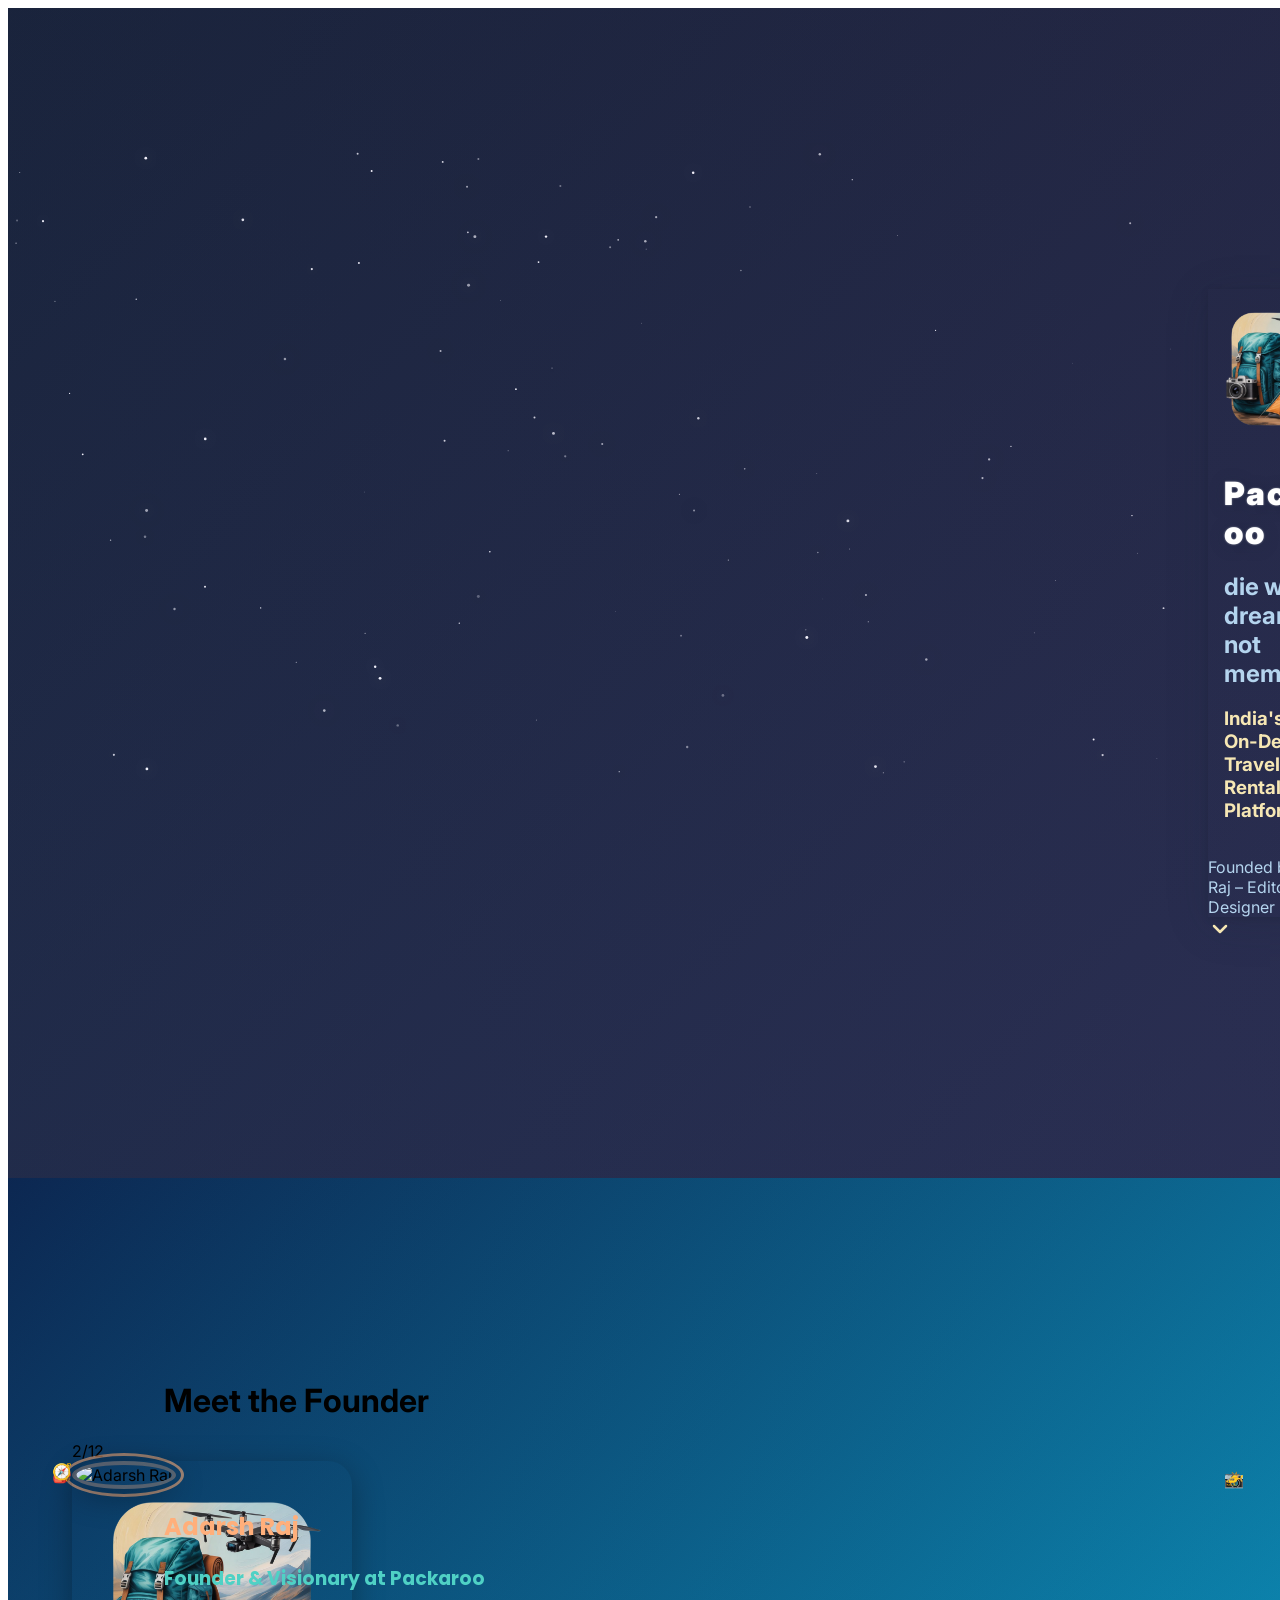
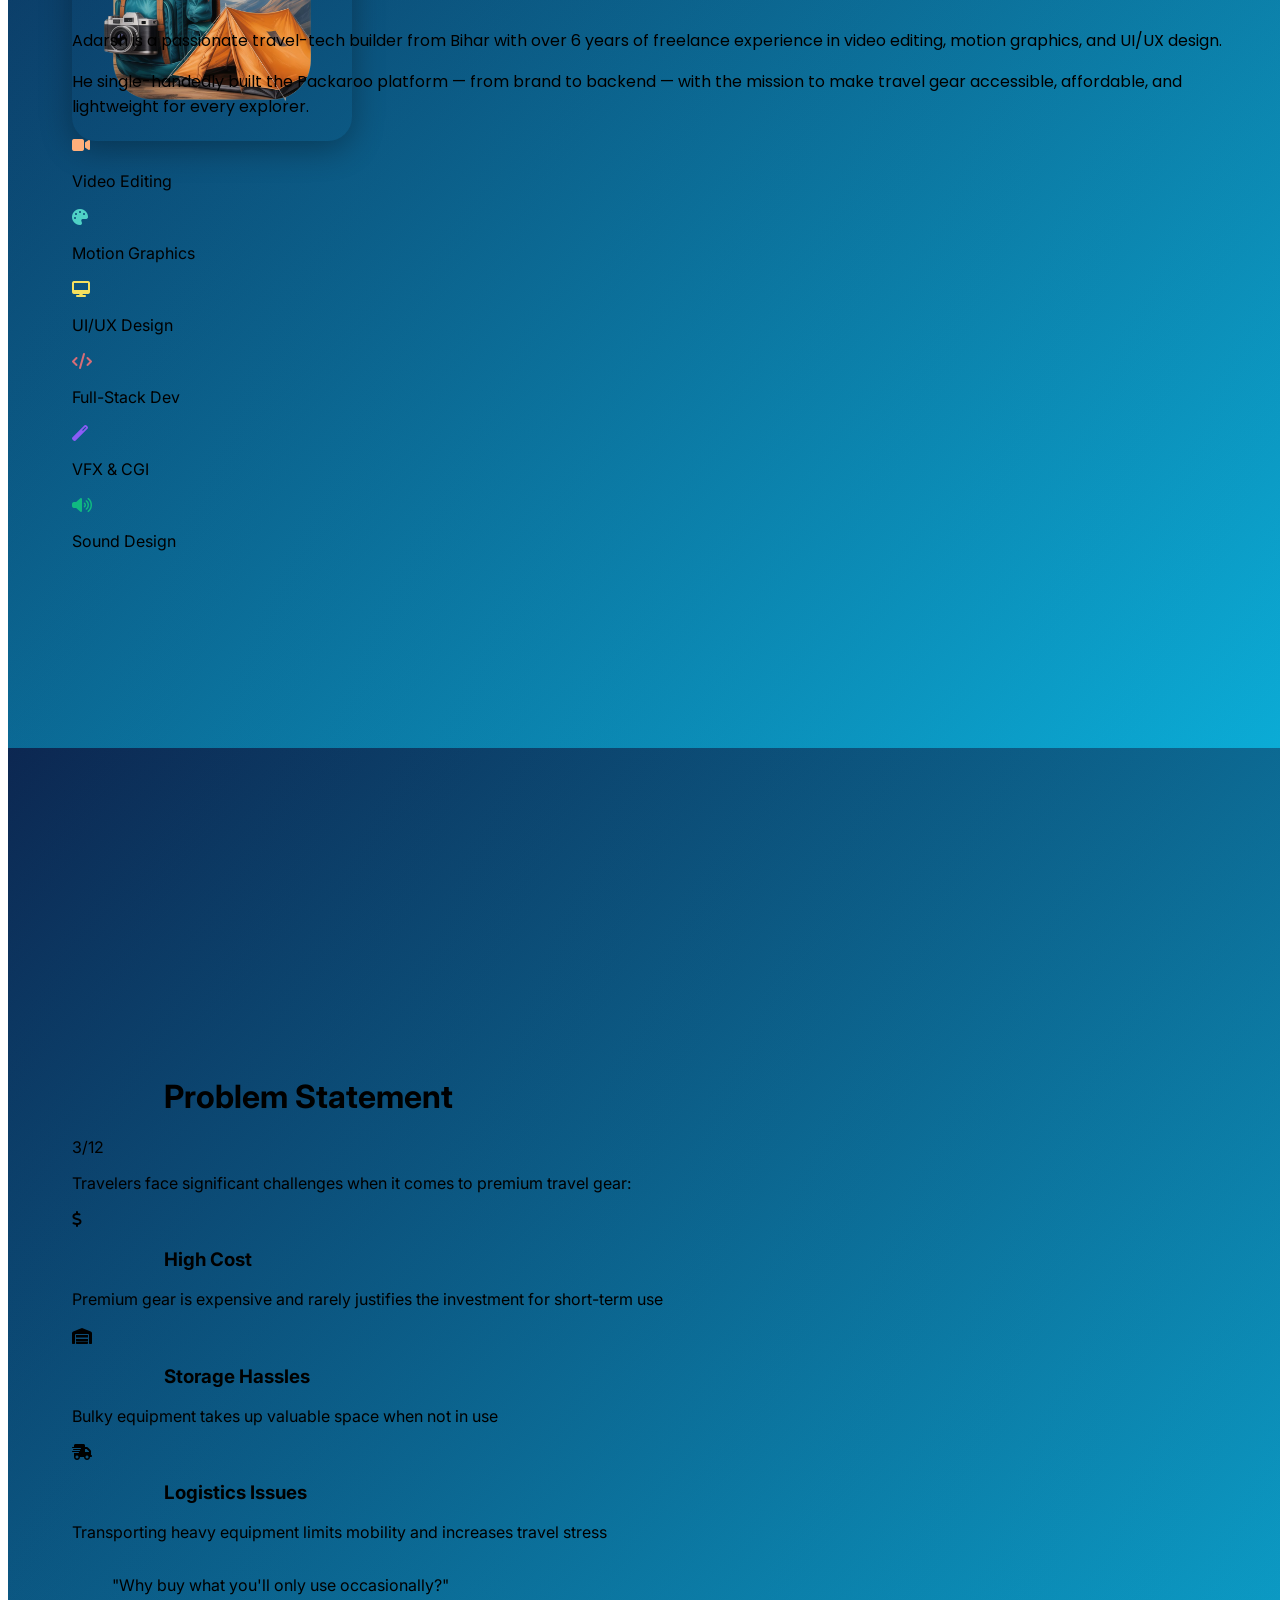
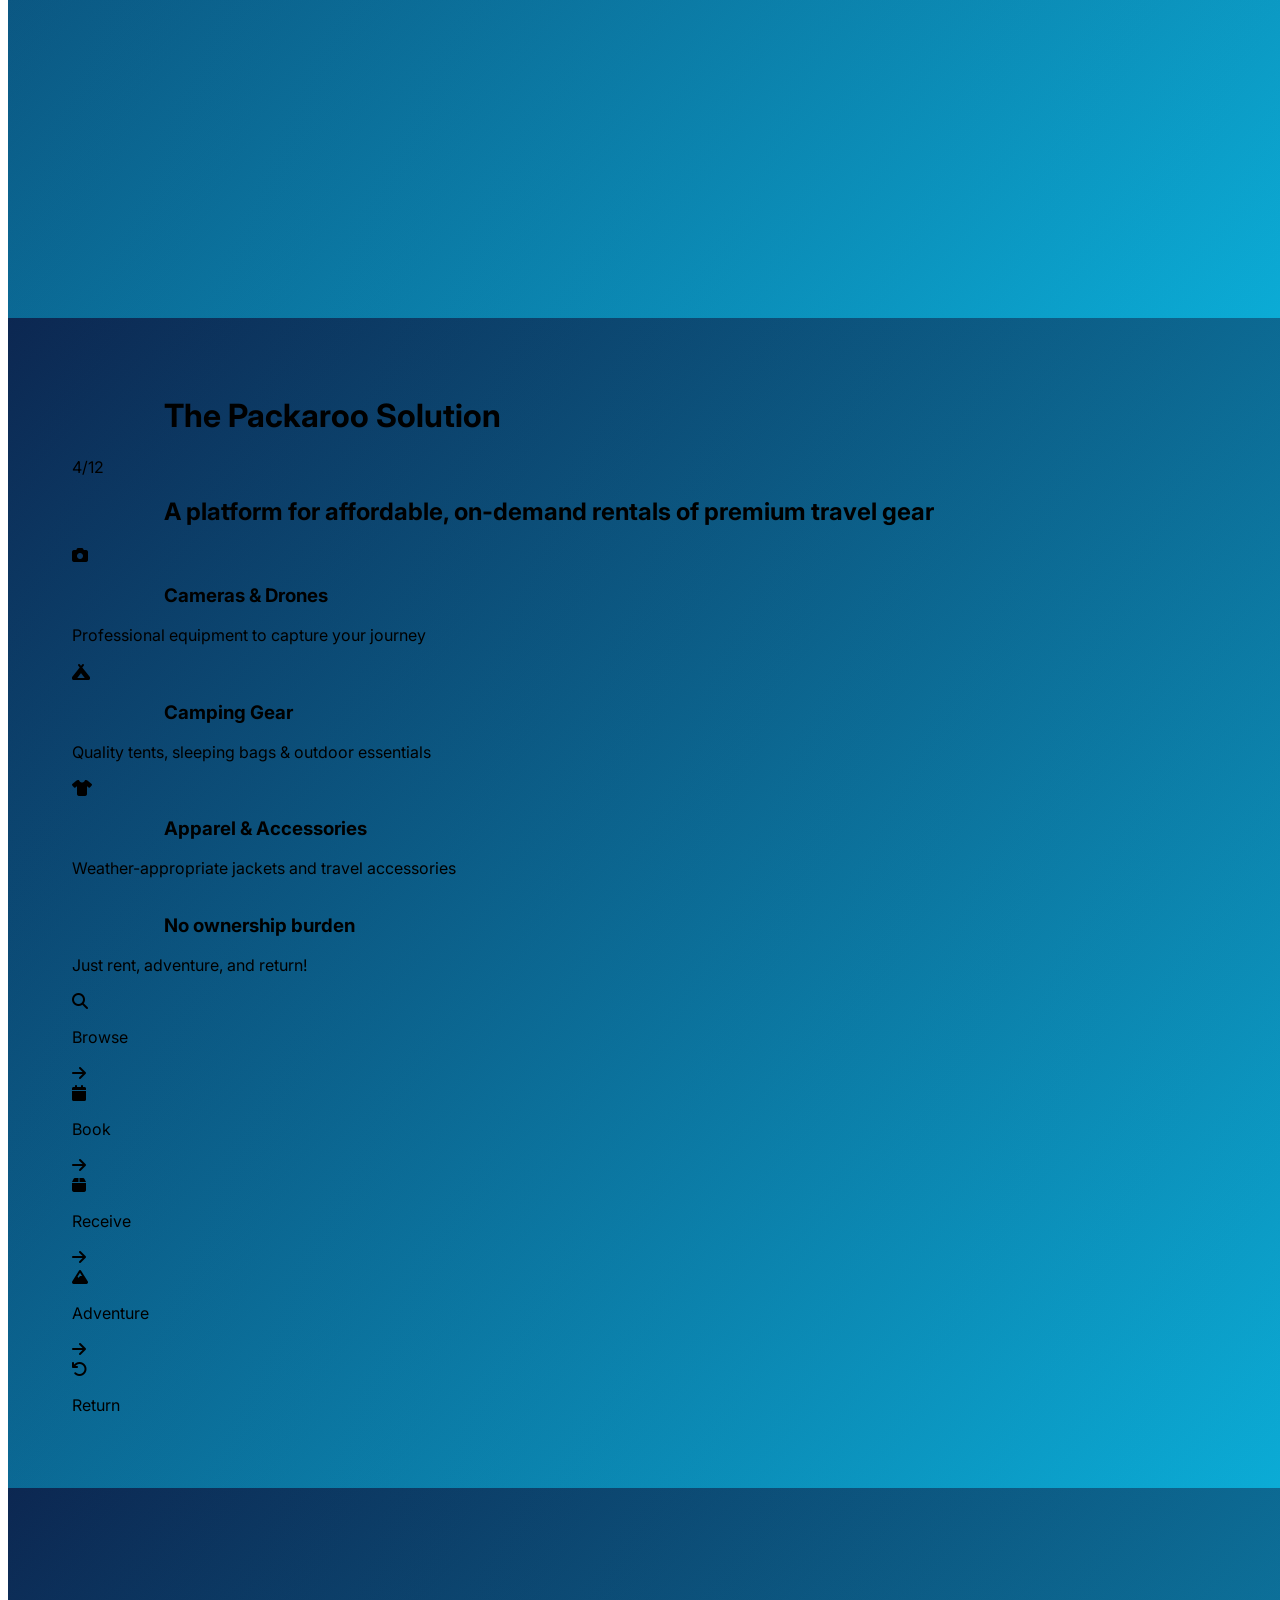
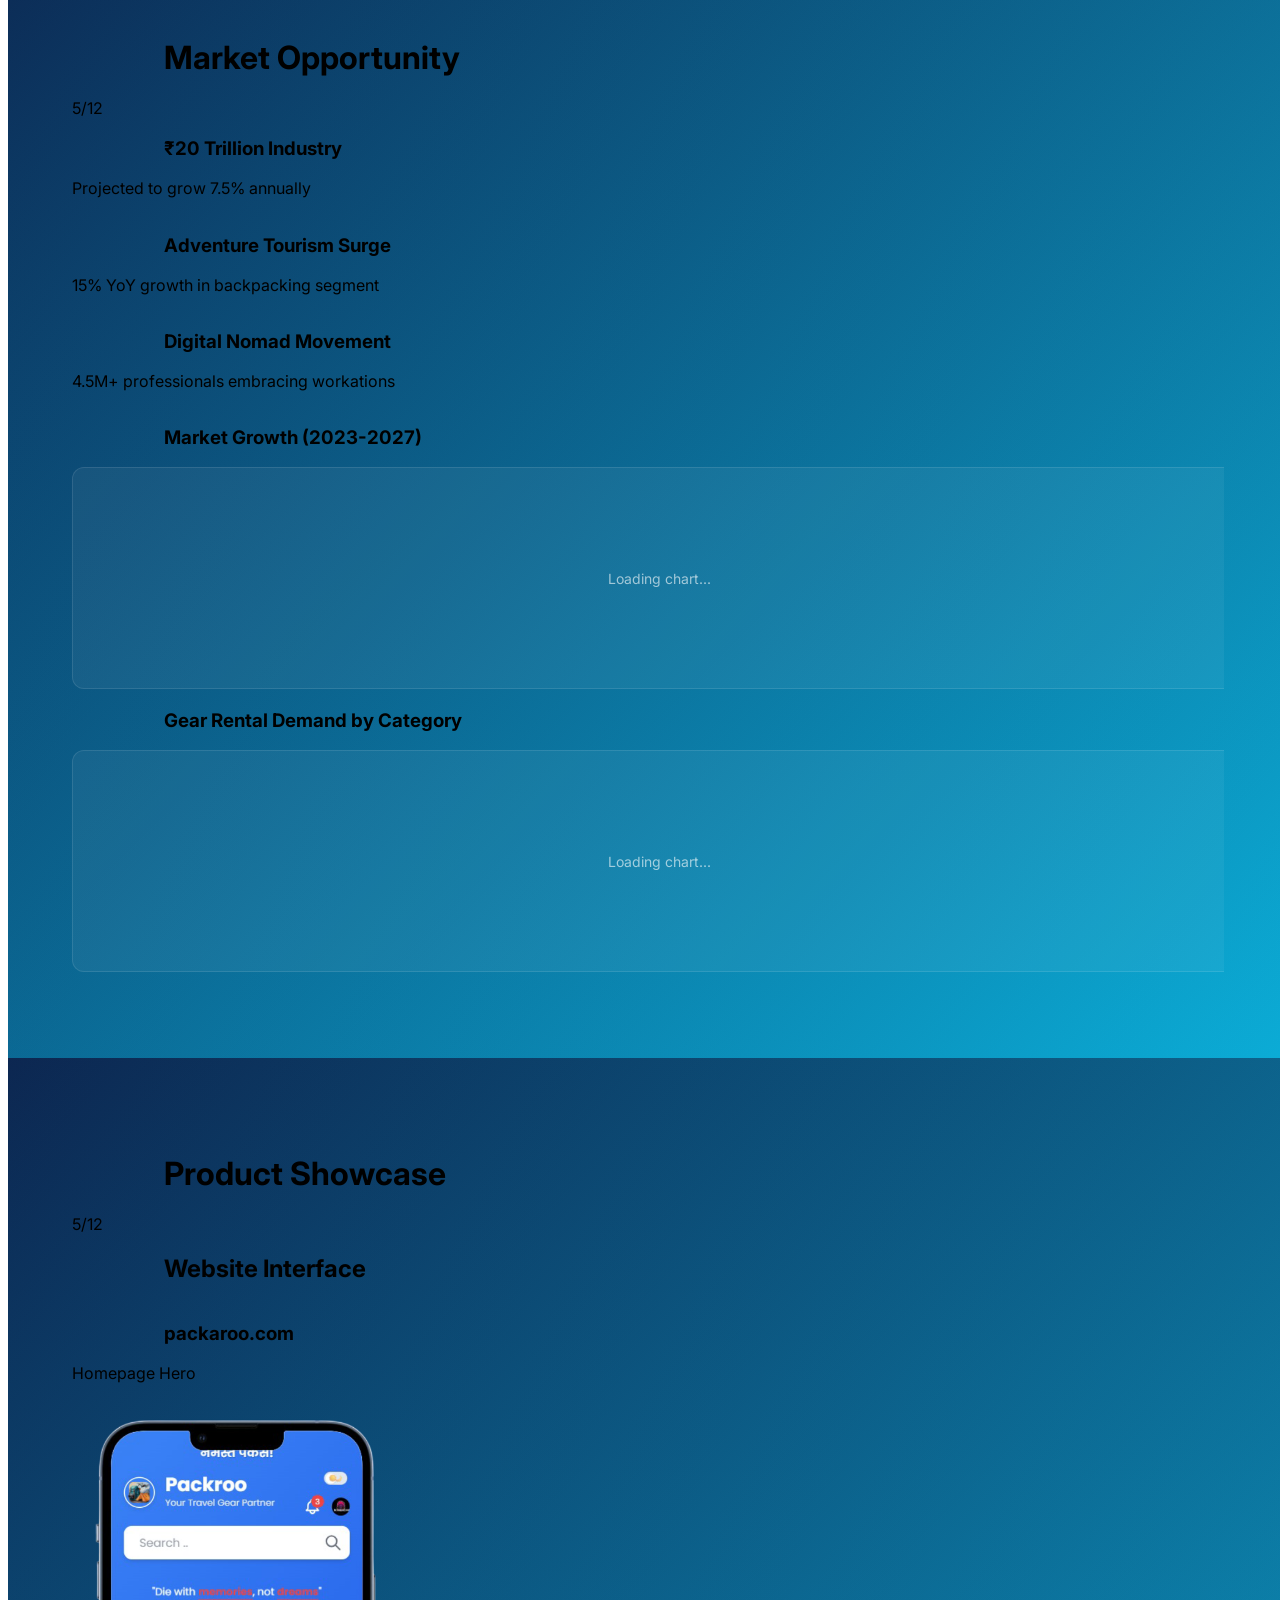
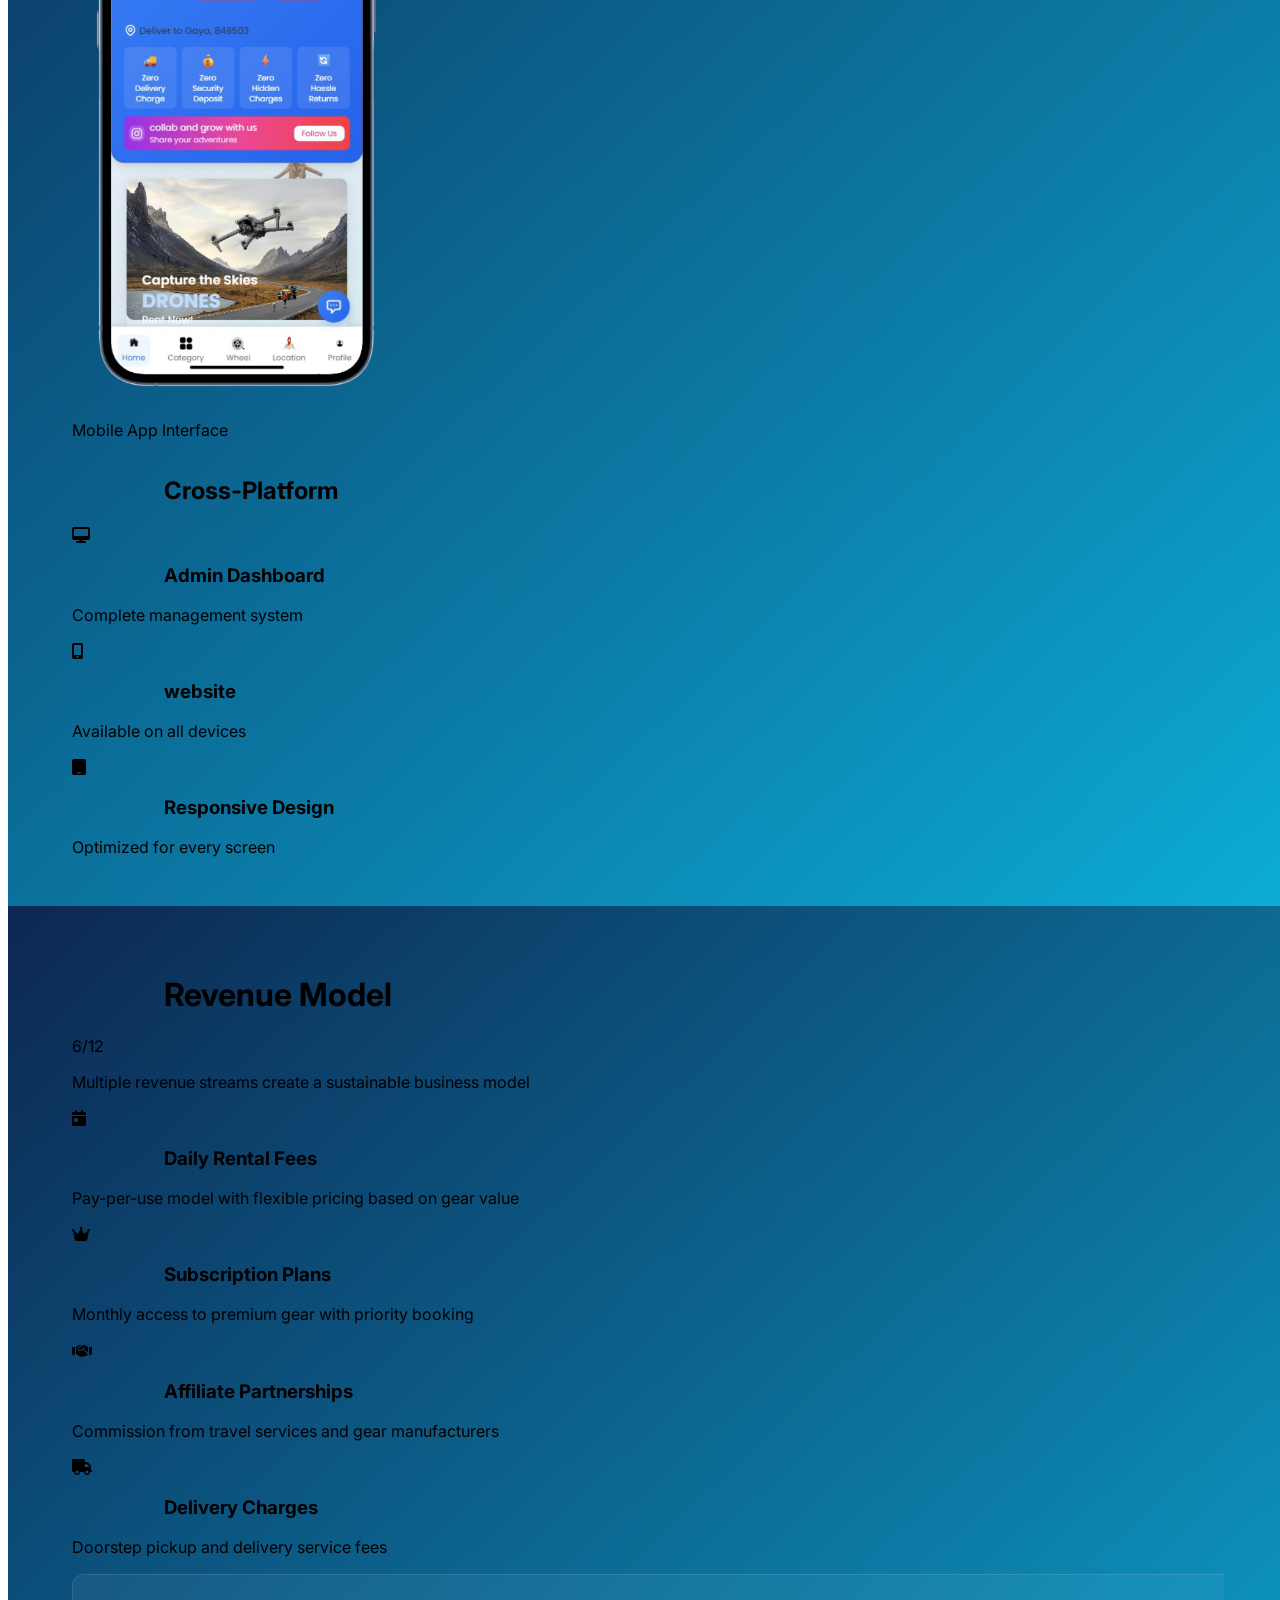
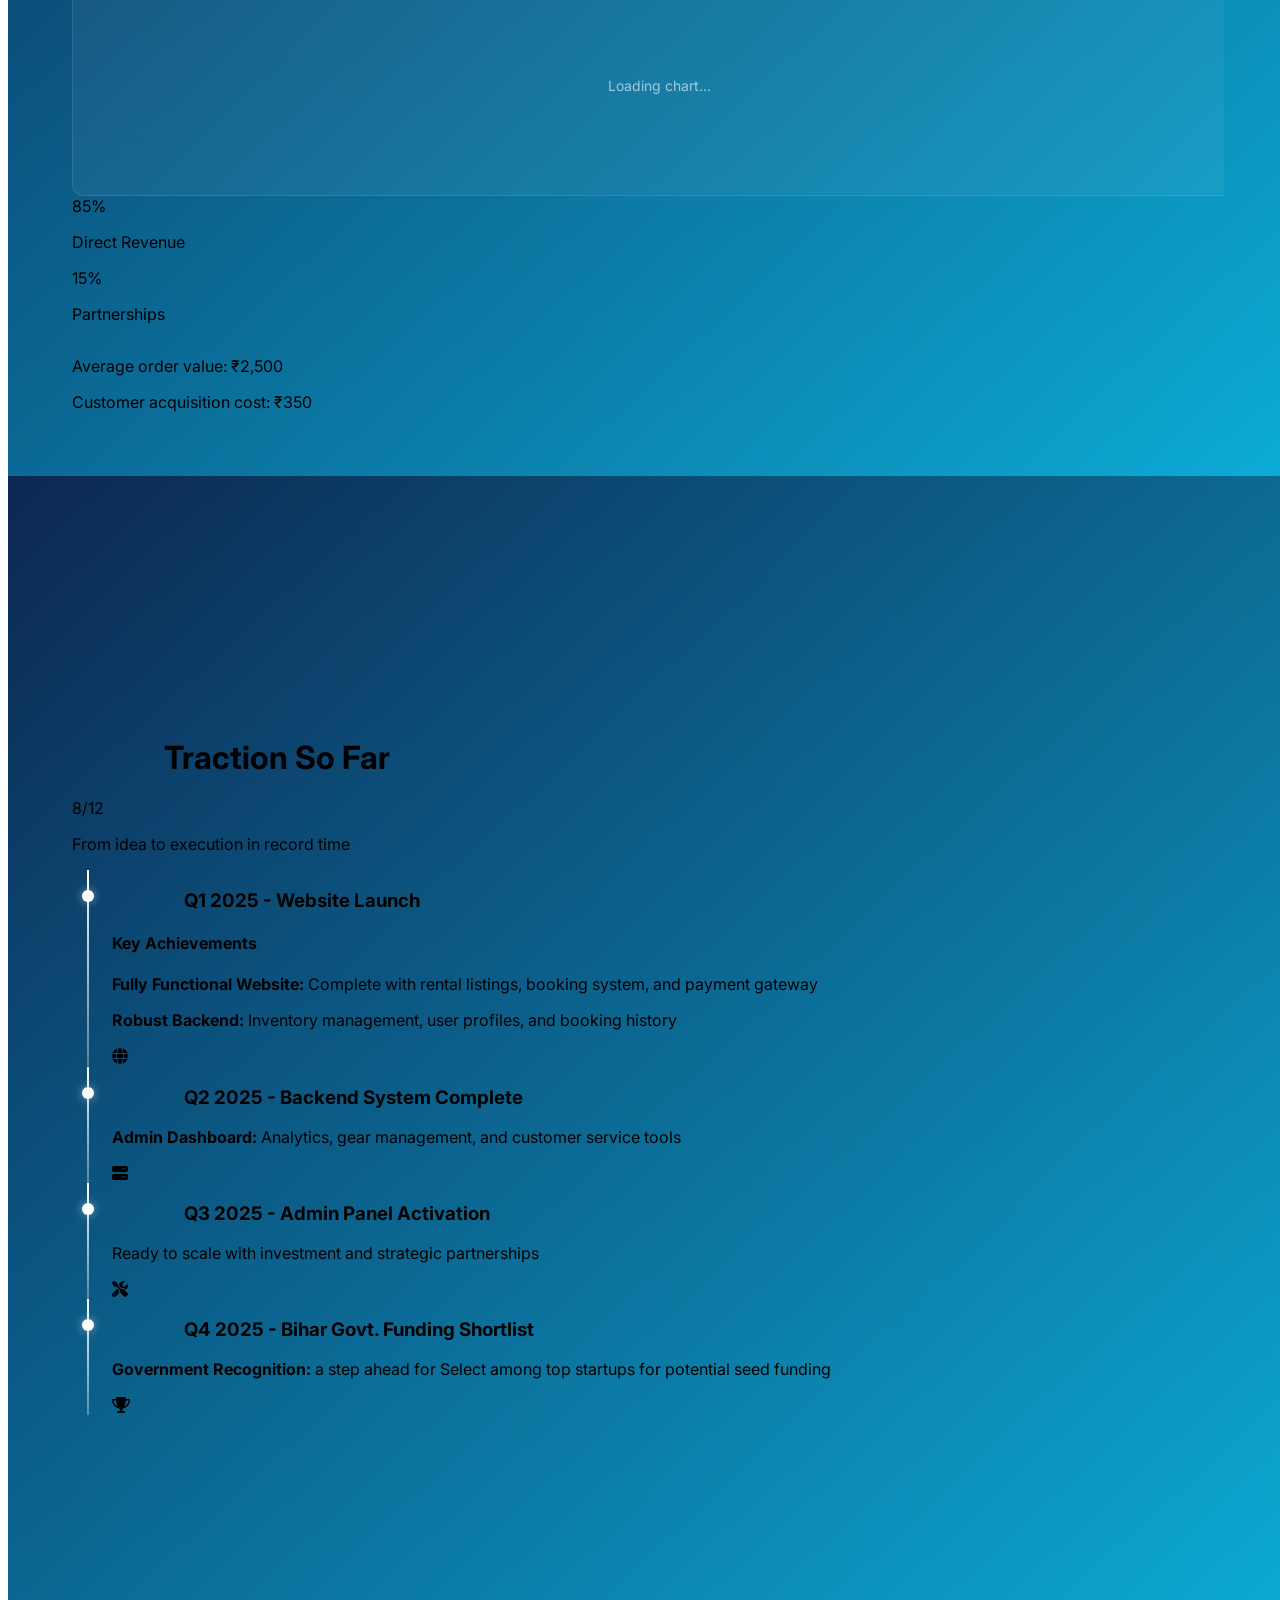
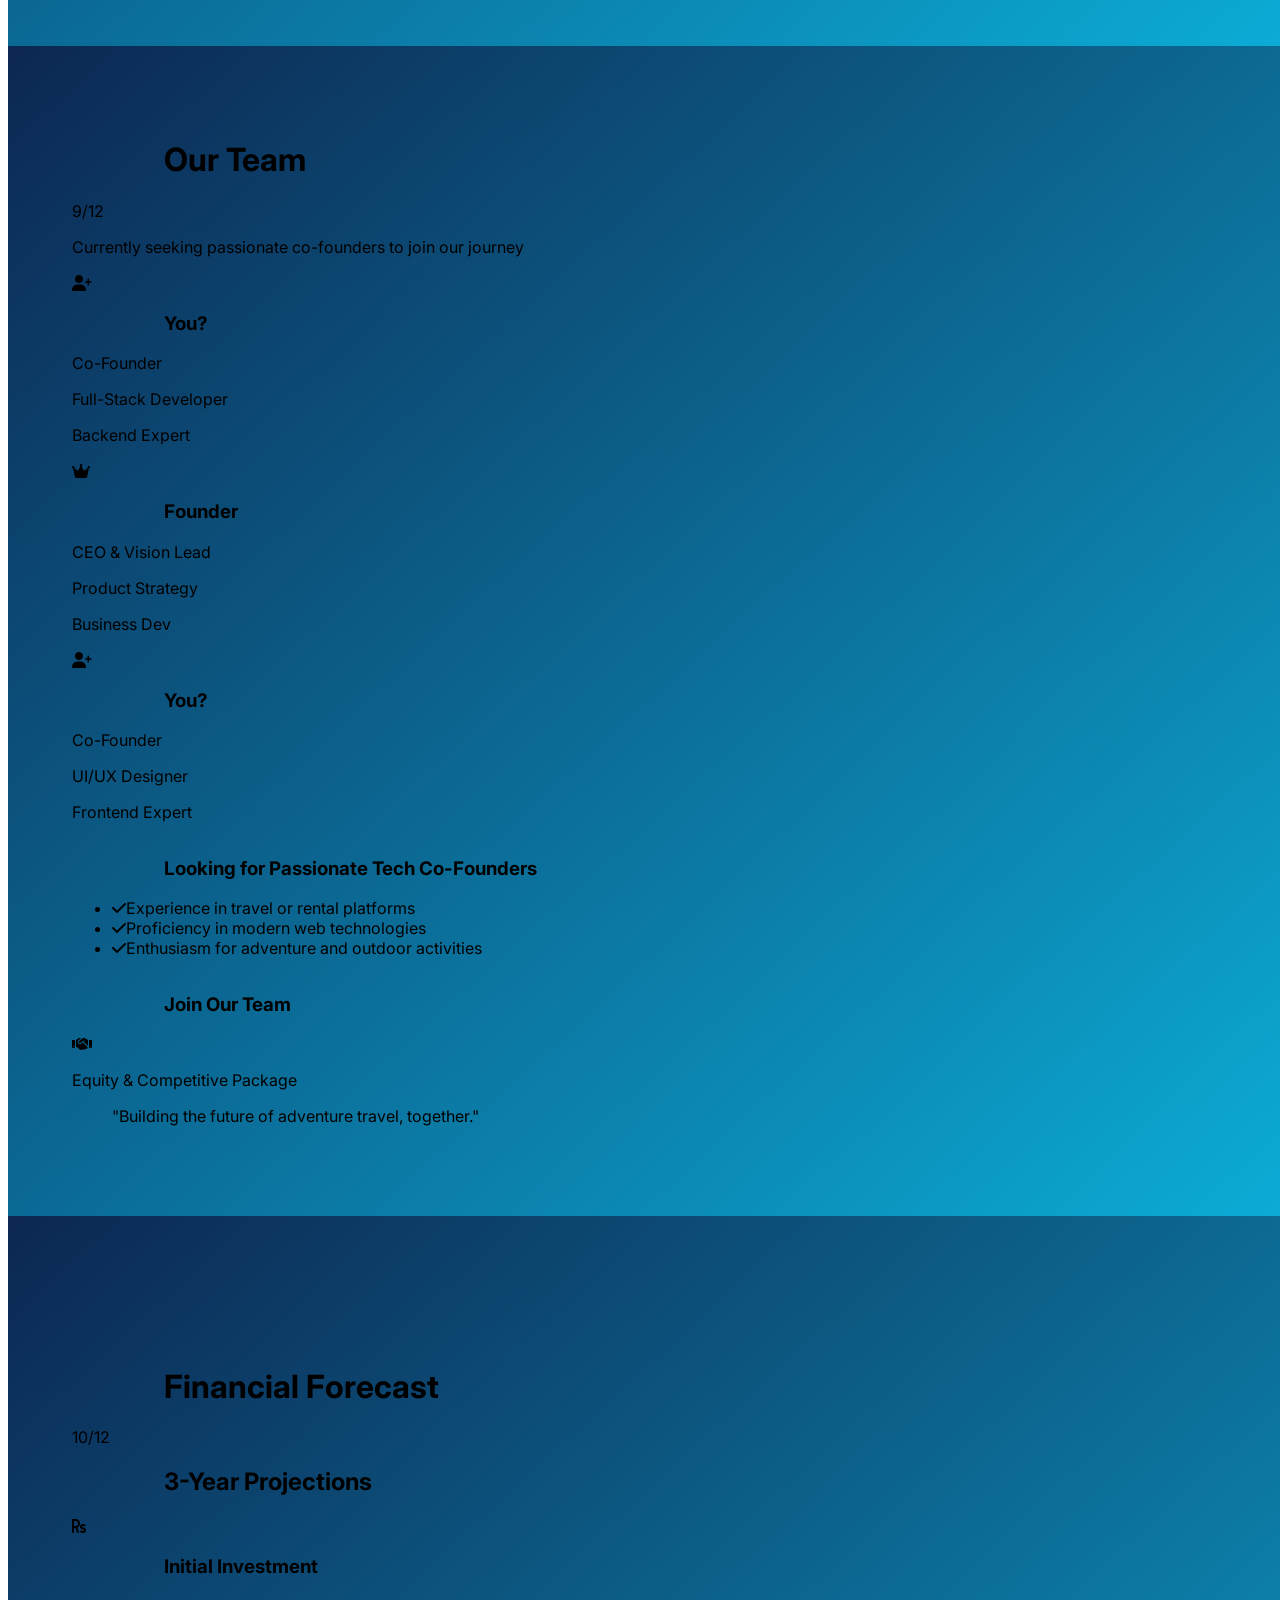
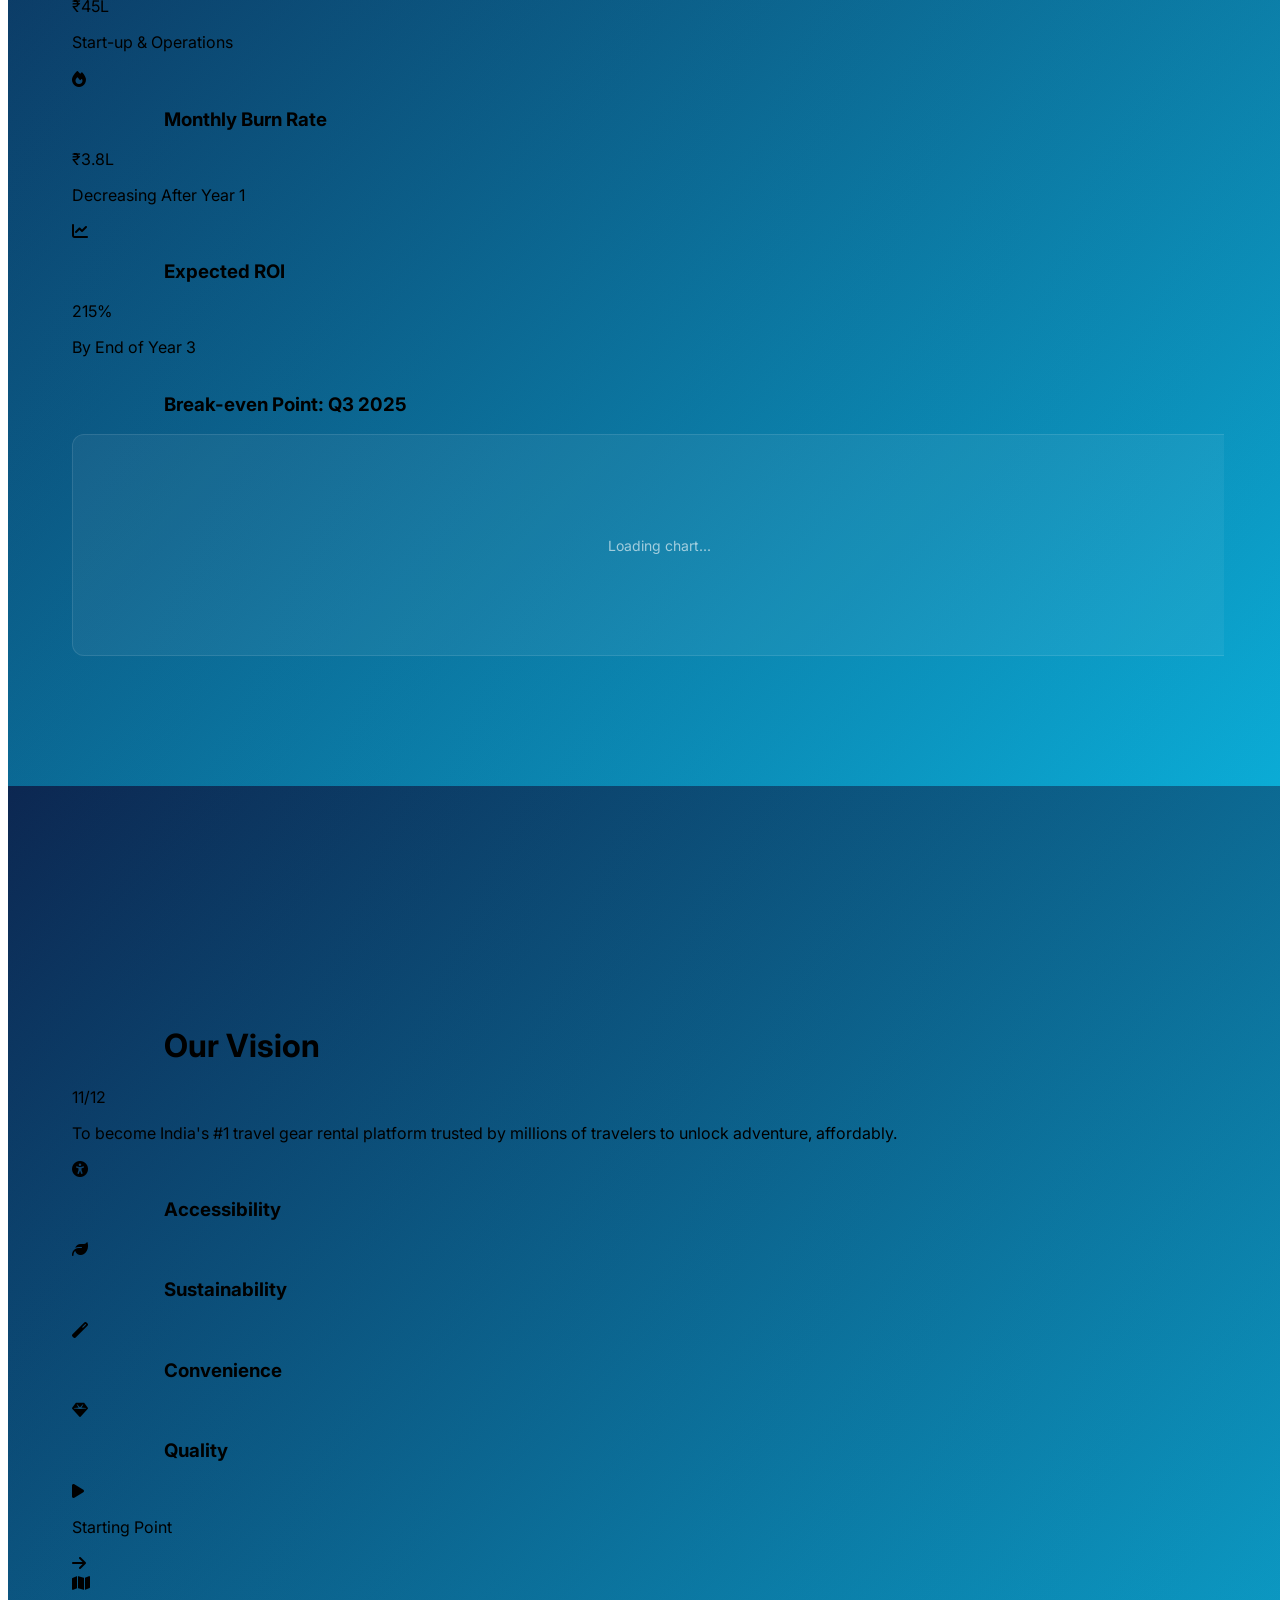
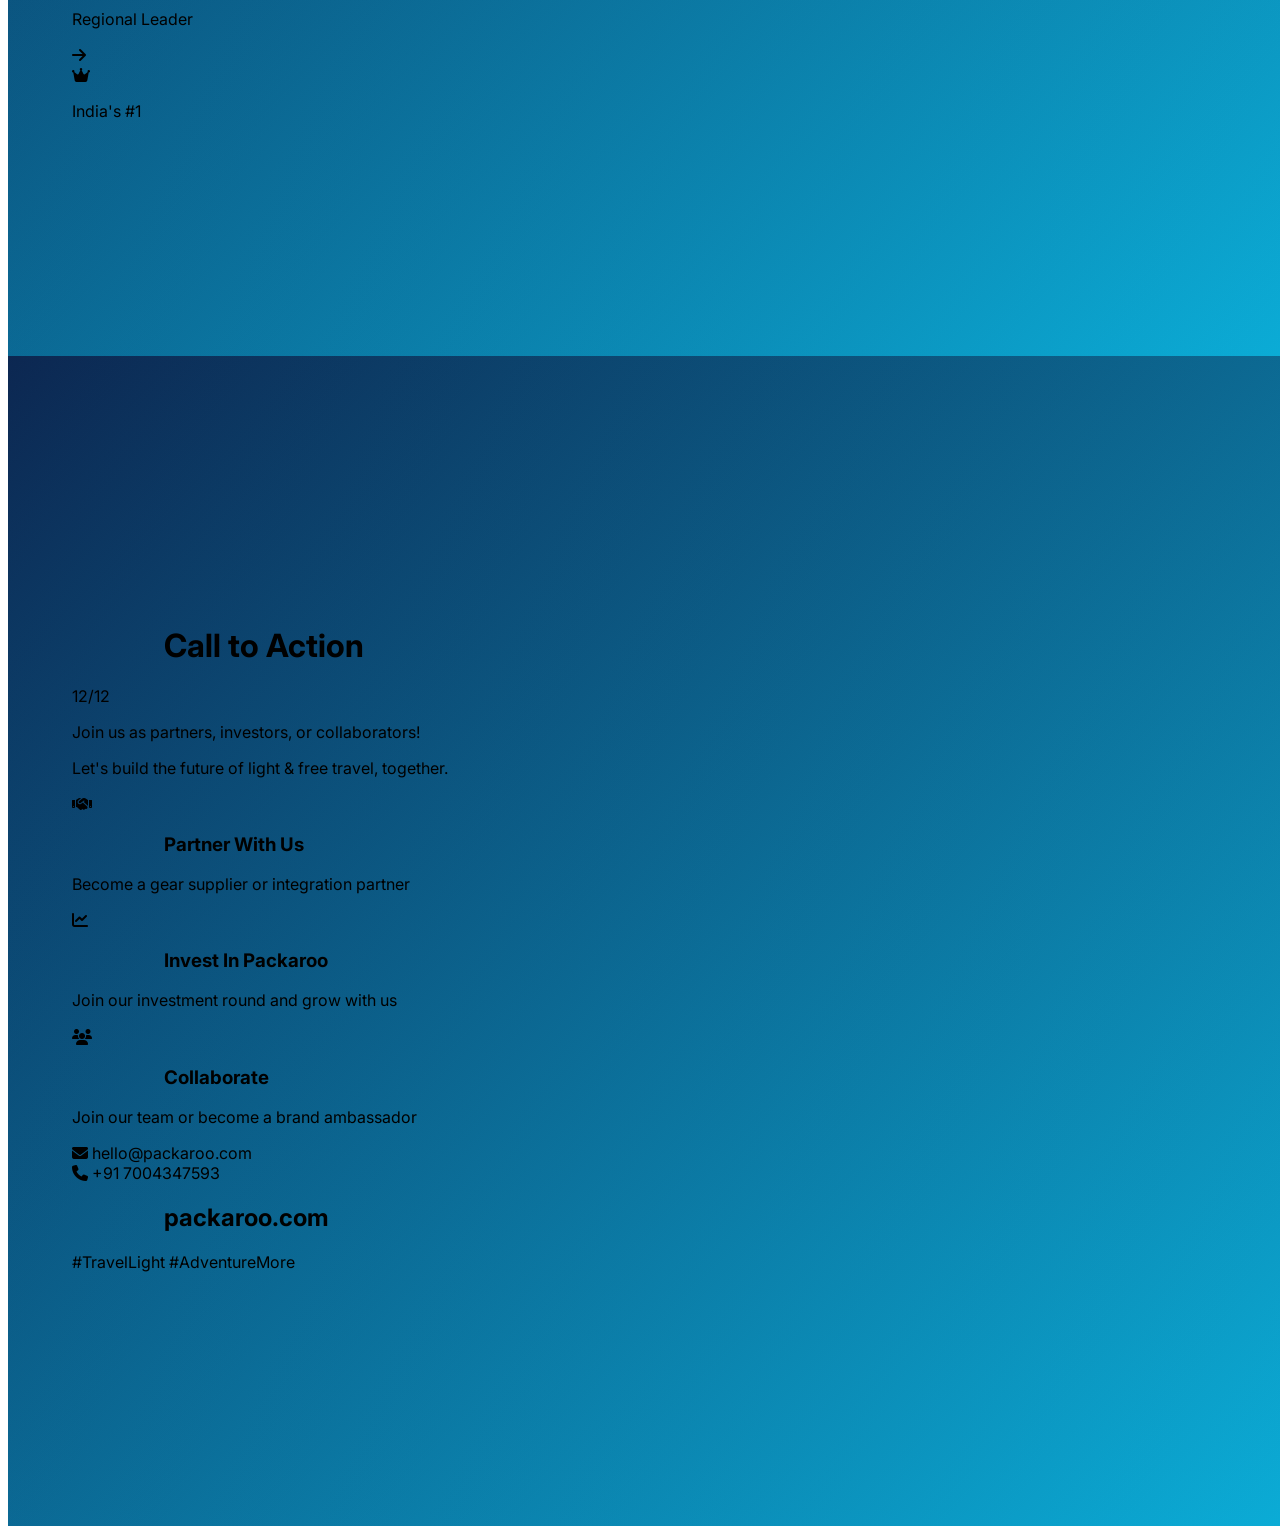
==== commit 1e46709e: "Add files via upload" ====
--- a/index.html
+++ b/index.html
@@ -15,7 +15,7 @@
         }
 
         .slide {
-            min-height: 100vh;
+            min-height: 130vh;
             width: 100vw;
             background: linear-gradient(135deg, #012044 0%, #00b4d8 100%);
             /* Professional Blue Gradient */
@@ -24,7 +24,7 @@
             display: flex;
             align-items: center;
             justify-content: center;
-            aspect-ratio: 16/9;
+            /* aspect-ratio: 16/9; */
         }
 
         .slide::before {
@@ -49,7 +49,7 @@
 
         @media (max-width: 1024px) {
             .slide {
-                aspect-ratio: 4/3;
+                /* aspect-ratio: 4/3; */
             }
 
             .slide-content {
@@ -60,7 +60,7 @@
 
         @media (max-width: 768px) {
             .slide {
-                aspect-ratio: 3/4;
+                /* aspect-ratio: 3/4; */
             }
 
             .slide-content {
@@ -973,7 +973,7 @@
         }
 
         .pro-fade-in.stagger-1 {
-            animation-delay: 0.3s;
+            animation-delay: 0.2s;
         }
 
         .pro-fade-in.stagger-2 {
@@ -981,7 +981,11 @@
         }
 
         .pro-fade-in.stagger-3 {
-            animation-delay: 0.7s;
+            animation-delay: 0.8s;
+        }
+
+        .pro-fade-in.stagger-4 {
+            animation-delay: 1.1s;
         }
 
         @keyframes proFadeIn {
@@ -1037,6 +1041,10 @@
 
         .fade-in-up.stagger-3 {
             animation-delay: 0.7s;
+        }
+
+        .fade-in-up.stagger-4 {
+            animation-delay: 0.9s;
         }
 
         @keyframes fadeInUp {
@@ -1086,6 +1094,48 @@
                 max-width: 1000px;
             }
         }
+
+        .typing {
+            border-right: 3px solid #f6e7b4;
+            white-space: nowrap;
+            overflow: hidden;
+            display: inline-block;
+            animation: blink-caret 0.75s step-end infinite;
+        }
+
+        @keyframes blink-caret {
+
+            from,
+            to {
+                border-color: transparent
+            }
+
+            50% {
+                border-color: #f6e7b4;
+            }
+        }
+
+        .heading-animate span.shimmer {
+            position: relative;
+            display: inline-block;
+            background: linear-gradient(90deg, #fffbe6 0%, #f6e7b4 50%, #fffbe6 100%);
+            background-size: 200% 100%;
+            -webkit-background-clip: text;
+            -webkit-text-fill-color: transparent;
+            background-clip: text;
+            text-fill-color: transparent;
+            animation: shimmerSweep 1.2s linear 1;
+        }
+
+        @keyframes shimmerSweep {
+            0% {
+                background-position: 200% 0;
+            }
+
+            100% {
+                background-position: 0 0;
+            }
+        }
     </style>
 </head>
 
@@ -1093,7 +1143,9 @@
 
     <!-- Slide 1: Packaroo – Title Slide (Cover Page) -->
     <div class="slide flex items-center justify-center relative"
-        style="background: linear-gradient(135deg, #101c2c 0%, #232946 100%); min-height: 100vh; overflow: hidden;">
+        style="background: linear-gradient(135deg, #101c2c 0%, #232946 100%); min-height: 130vh; overflow: hidden;">
+        <!-- Animated star canvas overlay -->
+        <canvas id="star-canvas" class="absolute inset-0 w-full h-full z-10 pointer-events-none"></canvas>
         <!-- Simple night mountain background -->
         <div class="absolute inset-0 w-full h-full z-0">
             <svg viewBox="0 0 1920 1080" fill="none" xmlns="http://www.w3.org/2000/svg"
@@ -1103,18 +1155,29 @@
                         <stop offset="0%" stop-color="#101c2c" />
                         <stop offset="100%" stop-color="#232946" />
                     </linearGradient>
+                    <radialGradient id="moonGlow" cx="50%" cy="50%" r="50%">
+                        <stop offset="0%" stop-color="#fffbe6" stop-opacity="0.8" />
+                        <stop offset="60%" stop-color="#f6e7b4" stop-opacity="0.5" />
+                        <stop offset="100%" stop-color="#f6e7b4" stop-opacity="0" />
+                    </radialGradient>
+                    <radialGradient id="moonPulse" cx="50%" cy="50%" r="50%">
+                        <stop offset="0%" stop-color="#fffbe6" stop-opacity="0.7" />
+                        <stop offset="100%" stop-color="#f6e7b4" stop-opacity="0" />
+                    </radialGradient>
                 </defs>
                 <rect width="1920" height="1080" fill="url(#nightGradient)" />
                 <!-- Mountains -->
                 <path d="M0 800 Q400 600 800 800 T1600 800 T1920 1080 L0 1080 Z" fill="#2d3748" opacity="0.8" />
                 <path d="M0 900 Q600 700 1200 900 T1920 900 L1920 1080 L0 1080 Z" fill="#1a202c" opacity="0.7" />
                 <path d="M0 1080 Q960 900 1920 1080 L1920 1080 L0 1080 Z" fill="#0f1419" opacity="0.8" />
-                <!-- Simple crescent moon -->
+                <!-- Glowing crescent moon -->
                 <g>
+                    <ellipse id="moon-glow" cx="1600" cy="250" rx="80" ry="80" fill="url(#moonPulse)" opacity="0.6" />
+                    <ellipse cx="1600" cy="250" rx="70" ry="70" fill="url(#moonGlow)" opacity="0.7" />
                     <circle cx="1600" cy="250" r="48" fill="#f6e7b4" opacity="0.92" />
                     <circle cx="1620" cy="250" r="42" fill="#232946" opacity="0.98" />
                 </g>
-                <!-- A few static stars -->
+                <!-- A few static stars (SVG fallback) -->
                 <circle cx="300" cy="180" r="2.5" fill="#fff" opacity="0.8" />
                 <circle cx="500" cy="120" r="1.5" fill="#fff" opacity="0.7" />
                 <circle cx="800" cy="200" r="2" fill="#fff" opacity="0.9" />
@@ -1122,24 +1185,51 @@
                 <circle cx="1400" cy="160" r="1.2" fill="#fff" opacity="0.7" />
             </svg>
         </div>
-        <!-- Main Content -->
+        <!-- Professional glassmorphism card for main content -->
         <div class="slide-content text-center relative z-30 flex flex-col items-center justify-center"
-            style="padding-top: 60px;">
-            <img src="new.png" alt="Packaroo Logo" class="mb-6 logo-pop-in"
-                style="width: 160px; height: 160px; object-fit: contain; border-radius: 24px; box-shadow: 0 4px 18px 0 #1e293b33, 0 2px 8px 0 rgba(0,0,0,0.10); background: rgba(255,255,255,0.03);" />
-            <h1 class="text-6xl md:text-7xl font-black fade-in-up"
-                style="color: #fff; font-family: 'Poppins', 'Inter', sans-serif; letter-spacing: 2px; margin-bottom: 0.5rem;">
-                Packaroo</h1>
-            <h2 class="text-xl md:text-2xl font-light fade-in-up stagger-1"
-                style="color: #b4d4ee; font-family: 'Inter', 'Poppins', sans-serif; margin-bottom: 1.2rem;">die with
-                dreams, not memories.</h2>
-            <h3 class="text-base md:text-lg font-medium fade-in-up stagger-2"
-                style="color: #f6e7b4; font-family: 'Inter', 'Poppins', sans-serif; margin-bottom: 2.2rem;">India's
-                First On-Demand Travel Gear Rental Platform</h3>
-            <div class="mt-2 fade-in-up stagger-3">
-                <span class="text-base md:text-lg"
-                    style="color: #b4d4ee; font-family: 'Inter', 'Poppins', sans-serif;">Founded by Adarsh Raj – Editor
-                    | Designer | Developer</span>
+            style="padding-top: 80px;">
+            <div class="backdrop-blur-2xl bg-white bg-opacity-5 rounded-3xl shadow-2xl px-12 py-16 max-w-2xl mx-auto border border-white border-opacity-10"
+                style="box-shadow: 0 8px 40px 0 #1e293b33, 0 2px 8px 0 rgba(0,0,0,0.10);">
+                <div class="relative flex flex-col items-center">
+                    <!-- Logo with subtle glow -->
+                    <div class="relative mb-8">
+                        <span class="absolute inset-0 rounded-2xl blur-2xl opacity-30"
+                            style="background: radial-gradient(circle, #fffbe6 0%, #b4d4ee 60%, transparent 100%); z-index:0; width: 160px; height: 160px;"></span>
+                        <img src="new.png" alt="Packaroo Logo" class="logo-pop-in relative z-10"
+                            style="width: 160px; height: 160px; object-fit: contain; border-radius: 24px;" />
+                    </div>
+                    <!-- Animated heading: smooth fade-in/slide-up -->
+                    <h1 class="text-6xl md:text-7xl font-black professional-heading pro-fade-in stagger-1"
+                        style="color: #fff; font-family: 'Poppins', 'Inter', sans-serif; letter-spacing: 2px; margin-bottom: 1.2rem;">
+                        Packaroo
+                    </h1>
+                    <!-- Subtitle and tagline: smooth fade-in/slide-up, staggered -->
+                    <h2 class="text-xl md:text-2xl font-semibold pro-fade-in stagger-2"
+                        style="color: #b4d4ee; font-family: 'Inter', 'Poppins', sans-serif; margin-bottom: 0.8rem;">
+                        die with dreams, not memories.
+                    </h2>
+                    <h3 class="text-base md:text-lg font-medium pro-fade-in stagger-3"
+                        style="color: #f6e7b4; font-family: 'Inter', 'Poppins', sans-serif; margin-bottom: 2.2rem;">
+                        India's First On-Demand Travel Gear Rental Platform
+                    </h3>
+                    <div class="mt-2 pro-fade-in stagger-4">
+                        <span class="text-base md:text-lg"
+                            style="color: #b4d4ee; font-family: 'Inter', 'Poppins', sans-serif;">Founded by Adarsh Raj –
+                            Editor
+                            | Designer | Developer</span>
+                    </div>
+                </div>
+            </div>
+            <!-- Minimal scroll-down indicator -->
+            <div class="absolute left-1/2 bottom-8 transform -translate-x-1/2 z-40">
+                <div class="flex flex-col items-center">
+                    <div class="w-8 h-8 flex items-center justify-center animate-bounce mb-1">
+                        <svg width="24" height="24" viewBox="0 0 24 24" fill="none" stroke="#f6e7b4" stroke-width="2.5"
+                            stroke-linecap="round" stroke-linejoin="round">
+                            <polyline points="6 9 12 15 18 9"></polyline>
+                        </svg>
+                    </div>
+                </div>
             </div>
         </div>
     </div>
@@ -1316,6 +1406,47 @@
                     morphContainer.classList.add('auto-morph');
                 }, 1000);
             }
+
+            // Enhanced typing animation for heading with fade-in per letter and shimmer sweep
+            (function () {
+                const text = "Packaroo";
+                const target = document.getElementById('typing-text');
+                if (!target) return;
+                target.innerHTML = '';
+                let i = 0;
+                function typeLetter() {
+                    if (i < text.length) {
+                        const span = document.createElement('span');
+                        span.textContent = text[i];
+                        span.style.opacity = 0;
+                        span.style.transition = 'opacity 0.25s';
+                        target.appendChild(span);
+                        setTimeout(() => { span.style.opacity = 1; }, 50);
+                        i++;
+                        setTimeout(typeLetter, 110);
+                    } else {
+                        // After typing, shimmer sweep
+                        setTimeout(() => {
+                            const all = target.querySelectorAll('span');
+                            all.forEach(s => s.classList.add('shimmer'));
+                        }, 400);
+                        // Animate subtitle/tagline/founder
+                        setTimeout(() => {
+                            document.querySelector('.subtitle-animate').style.opacity = 1;
+                            document.querySelector('.subtitle-animate').style.transform = 'translateY(0)';
+                        }, 600);
+                        setTimeout(() => {
+                            document.querySelector('.tagline-animate').style.opacity = 1;
+                            document.querySelector('.tagline-animate').style.transform = 'translateY(0)';
+                        }, 800);
+                        setTimeout(() => {
+                            document.querySelector('.founder-animate').style.opacity = 1;
+                            document.querySelector('.founder-animate').style.transform = 'translateY(0)';
+                        }, 1000);
+                    }
+                }
+                setTimeout(typeLetter, 400);
+            })();
         });
 
         // Star animation
@@ -2162,16 +2293,11 @@
                 </div>
 
                 <div class="mt-12 fade-in stagger-5">
-                    <span class="text-sm opacity-75">Made with Genspark</span>
+                    <span class="text-sm opacity-75"></span>
                 </div>
 
                 <!-- Test button for charts -->
-                <div class="mt-8 text-center">
-                    <button onclick="testCharts()"
-                        class="bg-blue-600 hover:bg-blue-700 text-white px-6 py-3 rounded-lg transition-colors">
-                        Test Charts
-                    </button>
-                </div>
+
             </div>
         </div>
     </div>
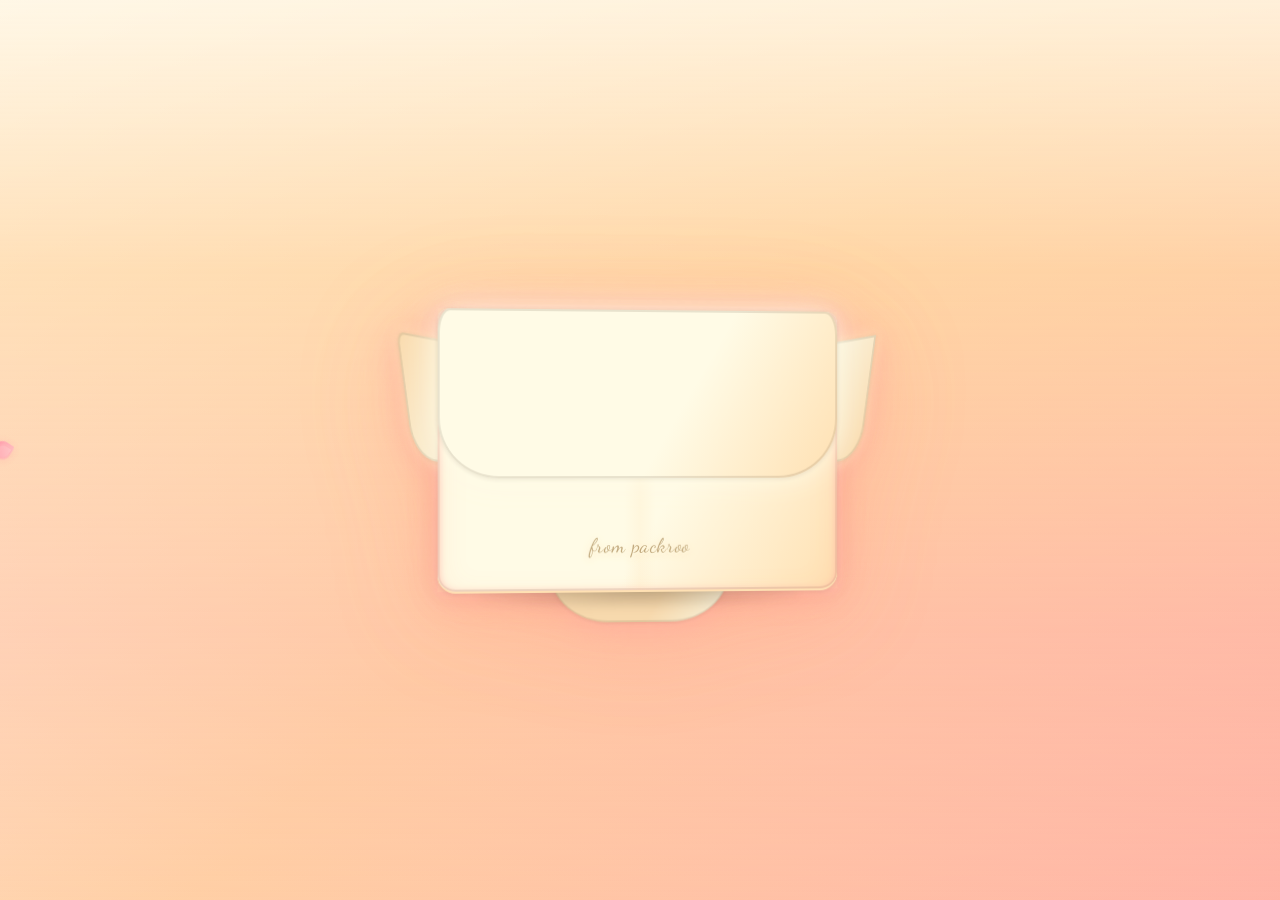
==== commit 742a598a: "Add files via upload a" ====
--- a/index.html
+++ b/index.html
@@ -2,2649 +2,1165 @@
 <html lang="en">
 
 <head>
-    <meta charset="UTF-8">
-    <meta name="viewport" content="width=device-width, initial-scale=1.0">
-    <title>Packaroo - Die with memories not dreams.</title>
-    <link href="https://cdn.jsdelivr.net/npm/tailwindcss@2.2.19/dist/tailwind.min.css" rel="stylesheet">
-    <link rel="stylesheet" href="https://cdn.jsdelivr.net/npm/@fortawesome/fontawesome-free@6.4.0/css/all.min.css">
-    <link href="https://fonts.googleapis.com/css2?family=Inter:wght@300;400;500;600;700;800;900&display=swap"
-        rel="stylesheet">
+    <meta charset="UTF-8" />
+    <meta name="viewport" content="width=device-width, initial-scale=1.0" />
+    <title>3D Envelope Reveal</title>
     <style>
-        * {
-            font-family: 'Inter', sans-serif;
-        }
-
-        .slide {
-            min-height: 130vh;
-            width: 100vw;
-            background: linear-gradient(135deg, #012044 0%, #00b4d8 100%);
-            /* Professional Blue Gradient */
-            position: relative;
-            overflow: hidden;
+        body {
+            min-height: 100vh;
+            margin: 0;
             display: flex;
             align-items: center;
             justify-content: center;
-            /* aspect-ratio: 16/9; */
-        }
-
-        .slide::before {
+            background: linear-gradient(135deg, #fff7e6 0%, #ffd6a5 50%, #ffb5a7 100%);
+            font-family: 'Segoe UI', 'Roboto', Arial, sans-serif;
+            overflow: hidden;
+            position: relative;
+            animation: backgroundPulse 4s ease-out forwards;
+        }
+
+        @keyframes backgroundPulse {
+            0% {
+                background: linear-gradient(135deg, #fff7e6 0%, #ffd6a5 30%, #ffb5a7 70%);
+            }
+
+            50% {
+                background: linear-gradient(135deg, #fff7e6 0%, #ffd6a5 50%, #ffb5a7 100%);
+            }
+
+            100% {
+                background: linear-gradient(135deg, #fff7e6 0%, #ffd6a5 50%, #ffb5a7 100%);
+            }
+        }
+
+        /* Optimized Magic Cursor Trail */
+        .cursor-particle {
+            position: fixed;
+            width: 12px;
+            height: 12px;
+            background: radial-gradient(circle, #ff6b9d 0%, #ff8fab 50%, transparent 100%);
+            border-radius: 50%;
+            pointer-events: none;
+            z-index: 9999;
+            animation: magicParticleFade 1.5s ease-out forwards;
+            box-shadow:
+                0 0 20px rgba(255, 107, 157, 0.9),
+                0 0 40px rgba(255, 107, 157, 0.6);
+            will-change: transform, opacity;
+        }
+
+        .cursor-particle::before {
             content: '';
+            position: absolute;
+            top: 50%;
+            left: 50%;
+            width: 6px;
+            height: 6px;
+            background: radial-gradient(circle, #fff, transparent);
+            border-radius: 50%;
+            transform: translate(-50%, -50%);
+            animation: magicInnerGlow 1.5s ease-out forwards;
+        }
+
+        /* Optimized Sparkle particles */
+        .sparkle {
+            position: fixed;
+            width: 5px;
+            height: 5px;
+            background: #fff;
+            border-radius: 50%;
+            pointer-events: none;
+            z-index: 9998;
+            animation: sparkleFloat 1s ease-out forwards;
+            box-shadow: 0 0 12px rgba(255, 255, 255, 0.8);
+            will-change: transform, opacity;
+        }
+
+        @keyframes magicParticleFade {
+            0% {
+                opacity: 1;
+                transform: scale(0.8) translate(-50%, -50%);
+            }
+
+            50% {
+                opacity: 0.8;
+                transform: scale(1.2) translate(-50%, -50%);
+            }
+
+            100% {
+                opacity: 0;
+                transform: scale(0.4) translate(-50%, -50%);
+            }
+        }
+
+        @keyframes magicInnerGlow {
+            0% {
+                opacity: 1;
+                transform: translate(-50%, -50%) scale(0.8);
+            }
+
+            50% {
+                opacity: 1;
+                transform: translate(-50%, -50%) scale(1.5);
+            }
+
+            100% {
+                opacity: 0;
+                transform: translate(-50%, -50%) scale(0.6);
+            }
+        }
+
+        @keyframes sparkleFloat {
+            0% {
+                opacity: 1;
+                transform: scale(0) translateY(0);
+            }
+
+            50% {
+                opacity: 1;
+                transform: scale(1.2) translateY(-15px);
+            }
+
+            100% {
+                opacity: 0;
+                transform: scale(0.3) translateY(-30px);
+            }
+        }
+
+        /* Rose Petal Rain Effect */
+        .petal {
+            position: absolute;
+            width: 20px;
+            height: 20px;
+            background: linear-gradient(45deg, #ff6b9d, #ff8fab, #ffb3c1);
+            border-radius: 50% 0 50% 50%;
+            opacity: 0.8;
+            pointer-events: none;
+            z-index: 1;
+            animation: fall linear infinite, sway ease-in-out infinite;
+            box-shadow: 0 2px 8px rgba(255, 107, 157, 0.3);
+        }
+
+        .petal::before {
+            content: '';
+            position: absolute;
+            top: 2px;
+            left: 2px;
+            width: 16px;
+            height: 16px;
+            background: linear-gradient(45deg, #ff8fab, #ffb3c1);
+            border-radius: 50% 0 50% 50%;
+            opacity: 0.6;
+        }
+
+        .petal::after {
+            content: '';
+            position: absolute;
+            top: 4px;
+            left: 4px;
+            width: 12px;
+            height: 12px;
+            background: linear-gradient(45deg, #ffb3c1, #ffd1dc);
+            border-radius: 50% 0 50% 50%;
+            opacity: 0.4;
+        }
+
+        @keyframes fall {
+            0% {
+                transform: translateY(-120vh) translateX(0px) rotate(0deg);
+                opacity: 0;
+            }
+
+            5% {
+                opacity: 0.9;
+            }
+
+            95% {
+                opacity: 0.9;
+            }
+
+            100% {
+                transform: translateY(120vh) translateX(var(--fall-x, 0px)) rotate(360deg);
+                opacity: 0;
+            }
+        }
+
+        /* Sky gradient for better rain effect */
+        body::before {
+            content: '';
+            position: fixed;
+            top: 0;
+            left: 0;
+            width: 100%;
+            height: 100%;
+            background: linear-gradient(180deg,
+                    rgba(255, 247, 230, 0.8) 0%,
+                    rgba(255, 214, 165, 0.6) 30%,
+                    rgba(255, 181, 167, 0.4) 70%,
+                    rgba(255, 181, 167, 0.2) 100%);
+            pointer-events: none;
+            z-index: 0;
+        }
+
+        /* Entrance particles */
+        .entrance-particle {
+            position: absolute;
+            width: 4px;
+            height: 4px;
+            background: radial-gradient(circle, #ff6b9d, #ff8fab);
+            border-radius: 50%;
+            pointer-events: none;
+            z-index: 5;
+            animation: particleFloat 2s ease-out forwards;
+            opacity: 0;
+        }
+
+        @keyframes particleFloat {
+            0% {
+                opacity: 0;
+                transform: scale(0) translateY(0);
+            }
+
+            20% {
+                opacity: 1;
+                transform: scale(1) translateY(-20px);
+            }
+
+            80% {
+                opacity: 1;
+                transform: scale(1) translateY(-60px);
+            }
+
+            100% {
+                opacity: 0;
+                transform: scale(0.5) translateY(-80px);
+            }
+        }
+
+
+
+        .envelope-section {
+            perspective: 800px;
+            width: 520px;
+            height: 400px;
+            display: flex;
+            align-items: center;
+            justify-content: center;
+            touch-action: none;
+            position: relative;
+            z-index: 10;
+            animation: envelopeEntrance 2.5s cubic-bezier(0.68, -0.55, 0.265, 1.55) forwards;
+            opacity: 0;
+            transform: scale(0.3) translateY(100px) rotateX(60deg);
+        }
+
+        @keyframes envelopeEntrance {
+            0% {
+                opacity: 0;
+                transform: scale(0.3) translateY(100px) rotateX(60deg);
+                filter: blur(20px);
+            }
+
+            20% {
+                opacity: 0.8;
+                transform: scale(0.8) translateY(-20px) rotateX(20deg);
+                filter: blur(10px);
+            }
+
+            40% {
+                opacity: 1;
+                transform: scale(1.1) translateY(10px) rotateX(-5deg);
+                filter: blur(5px);
+            }
+
+            60% {
+                opacity: 1;
+                transform: scale(0.95) translateY(-5px) rotateX(2deg);
+                filter: blur(2px);
+            }
+
+            80% {
+                opacity: 1;
+                transform: scale(1.02) translateY(2px) rotateX(-1deg);
+                filter: blur(0px);
+            }
+
+            100% {
+                opacity: 1;
+                transform: scale(1) translateY(0) rotateX(0deg);
+                filter: blur(0px);
+            }
+        }
+
+        .envelope-3d {
+            width: 400px;
+            height: 280px;
+            position: relative;
+            transform-style: preserve-3d;
+            cursor: grab;
+            filter: drop-shadow(0 16px 48px rgba(255, 120, 80, 0.18)) drop-shadow(0 4px 16px #ffb5a7);
+            transition: filter 0.3s, box-shadow 0.3s;
+            will-change: transform;
+            box-shadow: 0 8px 32px 0 rgba(255, 120, 80, 0.10), 0 2px 8px #ffb5a7;
+            background: none;
+            animation: envelopeGlow 3s ease-out 1s forwards;
+        }
+
+        @keyframes envelopeGlow {
+            0% {
+                filter: drop-shadow(0 16px 48px rgba(255, 120, 80, 0.18)) drop-shadow(0 4px 16px #ffb5a7);
+                box-shadow: 0 8px 32px 0 rgba(255, 120, 80, 0.10), 0 2px 8px #ffb5a7;
+            }
+
+            50% {
+                filter: drop-shadow(0 16px 48px rgba(255, 120, 80, 0.18)) drop-shadow(0 4px 16px #ffb5a7) drop-shadow(0 0 30px rgba(255, 107, 157, 0.6));
+                box-shadow: 0 8px 32px 0 rgba(255, 120, 80, 0.10), 0 2px 8px #ffb5a7, 0 0 40px rgba(255, 107, 157, 0.4);
+            }
+
+            100% {
+                filter: drop-shadow(0 16px 48px rgba(255, 120, 80, 0.18)) drop-shadow(0 4px 16px #ffb5a7);
+                box-shadow: 0 8px 32px 0 rgba(255, 120, 80, 0.10), 0 2px 8px #ffb5a7;
+            }
+        }
+
+        .envelope-3d:active {
+            cursor: grabbing;
+        }
+
+        .envelope-3d.open {
+            filter: drop-shadow(0 32px 64px rgba(255, 120, 80, 0.28)) drop-shadow(0 8px 32px #ffb5a7);
+        }
+
+        /* Envelope base (front) */
+        .envelope-base {
+            position: absolute;
+            width: 100%;
+            height: 100%;
+            background: linear-gradient(120deg, #fffbe6 60%, #ffe0b2 100%), repeating-linear-gradient(135deg, #fffbe6 0 2px, #ffe0b2 2px 4px);
+            border-radius: 12px 12px 18px 18px;
+            z-index: 2;
+            overflow: hidden;
+            border-bottom: 2px solid #ffe0b2;
+            box-shadow: 0 2px 16px 0 #ffe0b2, 0 0 0 1px #fffbe6 inset;
+        }
+
+        /* Paper crease/fold effect */
+        .envelope-base::after {
+            content: '';
+            position: absolute;
+            left: 50%;
+            top: 0;
+            width: 80%;
+            height: 100%;
+            transform: translateX(-50%);
+            background: linear-gradient(90deg, transparent 45%, #ffe0b2 50%, transparent 55%);
+            opacity: 0.18;
+            pointer-events: none;
+        }
+
+        /* Envelope side flaps */
+        .envelope-flap-left,
+        .envelope-flap-right {
+            position: absolute;
+            top: 30px;
+            width: 60px;
+            height: 120px;
+            background: linear-gradient(120deg, #fffbe6 60%, #ffe0b2 100%);
+            z-index: 1;
+            box-shadow: 0 2px 16px rgba(255, 120, 80, 0.08), 0 0 16px 0 #ffe0b2 inset;
+            border-radius: 8px 0 24px 24px/12px 0 32px 32px;
+            filter: brightness(0.98) drop-shadow(0 0 8px #ffe0b2);
+        }
+
+        .envelope-flap-left {
+            left: -36px;
+            transform: skewY(18deg) rotateZ(-8deg) rotateY(-30deg);
+            background: linear-gradient(120deg, #ffe0b2 0%, #fffbe6 100%);
+            box-shadow: 8px 0 24px -8px #ffe0b2 inset, 0 2px 16px rgba(255, 120, 80, 0.08);
+        }
+
+        .envelope-flap-right {
+            right: -36px;
+            transform: skewY(-18deg) rotateZ(8deg) rotateY(30deg);
+            background: linear-gradient(120deg, #fffbe6 0%, #ffe0b2 100%);
+            box-shadow: -8px 0 24px -8px #ffe0b2 inset, 0 2px 16px rgba(255, 120, 80, 0.08);
+        }
+
+        /* Envelope bottom flap */
+        .envelope-flap-bottom {
+            position: absolute;
+            bottom: -36px;
+            left: 50%;
+            width: 180px;
+            height: 60px;
+            background: linear-gradient(120deg, #ffe0b2 60%, #fffbe6 100%);
+            border-radius: 0 0 60px 60px/0 0 60px 60px;
+            box-shadow: 0 8px 32px rgba(255, 120, 80, 0.10), 0 -8px 32px #ffe0b2 inset;
+            transform: translateX(-50%) rotateX(30deg);
+            z-index: 0;
+            filter: brightness(0.97);
+        }
+
+        /* Envelope flap (top) */
+        .envelope-flap {
+            position: absolute;
+            top: 0;
+            left: 0;
+            width: 100%;
+            height: 60%;
+            background: linear-gradient(120deg, #fffbe6 60%, #ffe0b2 100%);
+            border-radius: 12px 12px 60px 60px/24px 24px 60px 60px;
+            box-shadow: 0 2px 16px rgba(255, 120, 80, 0.10), 0 8px 32px #ffe0b2 inset;
+            transform-origin: top center;
+            z-index: 4;
+            transition: transform 0.9s cubic-bezier(.77, 0, .18, 1), box-shadow 0.5s;
+            filter: drop-shadow(0 0 16px #fffbe6);
+        }
+
+        .envelope-3d.open .envelope-flap {
+            transform: rotateX(-120deg);
+            box-shadow: 0 32px 64px 0 rgba(255, 120, 80, 0.18);
+        }
+
+        /* Envelope shadow for realism */
+        .envelope-shadow {
+            position: absolute;
+            bottom: -18px;
+            left: 50%;
+            width: 80%;
+            height: 32px;
+            background: radial-gradient(ellipse at center, rgba(60, 40, 20, 0.28) 0%, transparent 80%);
+            transform: translateX(-50%);
+            z-index: 0;
+            filter: blur(4px);
+        }
+
+        /* Envelope glow */
+        .envelope-glow {
             position: absolute;
             top: 0;
             left: 0;
             right: 0;
             bottom: 0;
-            background: linear-gradient(45deg, rgba(102, 126, 234, 0.1) 0%, rgba(118, 75, 162, 0.1) 100%);
-            z-index: 1;
-        }
-
-        .slide-content {
-            position: relative;
-            z-index: 2;
-            width: 90%;
-            max-width: 1280px;
-            margin: 0 auto;
-            padding: 2rem;
-        }
-
-        @media (max-width: 1024px) {
-            .slide {
-                /* aspect-ratio: 4/3; */
-            }
-
-            .slide-content {
-                width: 95%;
-                padding: 1rem;
-            }
-        }
-
-        @media (max-width: 768px) {
-            .slide {
-                /* aspect-ratio: 3/4; */
-            }
-
-            .slide-content {
-                width: 100%;
-                padding: 0.5rem;
-            }
-        }
-
-        .gradient-1 {
-            background: linear-gradient(135deg, #1e3c72 0%, #2a5298 100%);
-        }
-
-        .gradient-2 {
-            background: linear-gradient(135deg, #2980b9 0%, #6bb3d6 100%);
-        }
-
-        .gradient-3 {
-            background: linear-gradient(135deg, #3742fa 0%, #2f3542 100%);
-        }
-
-        .gradient-4 {
-            background: linear-gradient(135deg, #4834d4 0%, #686de0 100%);
-        }
-
-        .gradient-5 {
-            background: linear-gradient(135deg, #130f40 0%, #485563 100%);
-        }
-
-        .fade-in {
-            animation: fadeIn 1.5s ease-out forwards;
-            opacity: 0;
-            transform: translateY(30px);
-        }
-
-        .pop-in {
-            animation: popIn 0.8s cubic-bezier(0.68, -0.55, 0.265, 1.55) forwards;
-            transform: scale(0);
-        }
-
-        .morph-in {
-            animation: morphIn 1.2s ease-out forwards;
-            opacity: 0;
-            transform: scale(0.8) rotate(-5deg);
-        }
-
-        .slide-up {
-            animation: slideUp 1s ease-out forwards;
-            transform: translateY(100px);
-            opacity: 0;
-        }
-
-        @keyframes fadeIn {
-            0% {
-                opacity: 0;
-                transform: translateY(30px) scale(0.95);
-            }
-
-            100% {
-                opacity: 1;
-                transform: translateY(0) scale(1);
-            }
-        }
-
-        @keyframes popIn {
-            0% {
-                transform: scale(0) rotate(-10deg);
-                opacity: 0;
-            }
-
-            50% {
-                transform: scale(1.1) rotate(5deg);
-                opacity: 0.8;
-            }
-
-            100% {
-                transform: scale(1) rotate(0);
-                opacity: 1;
-            }
-        }
-
-        @keyframes morphIn {
-            0% {
-                opacity: 0;
-                transform: scale(0.8) rotate(-5deg) translateY(20px);
-                filter: blur(10px);
-            }
-
-            100% {
-                opacity: 1;
-                transform: scale(1) rotate(0) translateY(0);
-                filter: blur(0);
-            }
-        }
-
-        @keyframes slideUp {
-            0% {
-                transform: translateY(100px) scale(0.9);
-                opacity: 0;
-                filter: blur(5px);
-            }
-
-            100% {
-                transform: translateY(0) scale(1);
-                opacity: 1;
-                filter: blur(0);
-            }
-        }
-
-        .hover-scale {
-            transition: all 0.4s cubic-bezier(0.4, 0, 0.2, 1);
-        }
-
-        .hover-scale:hover {
-            transform: scale(1.05) translateY(-5px);
-            box-shadow: 0 20px 40px rgba(0, 0, 0, 0.3),
-                0 0 20px rgba(102, 126, 234, 0.4);
-        }
-
-        .floating {
-            animation: floating 3s ease-in-out infinite;
-        }
-
-        @keyframes floating {
-
-            0%,
-            100% {
-                transform: translateY(0) rotate(0);
-            }
-
-            50% {
-                transform: translateY(-20px) rotate(2deg);
-            }
-        }
-
-        .pulse-glow {
-            animation: pulseGlow 2s ease-in-out infinite;
-        }
-
-        @keyframes pulseGlow {
-
-            0%,
-            100% {
-                box-shadow: 0 0 20px rgba(255, 255, 255, 0.3),
-                    0 0 40px rgba(102, 126, 234, 0.3);
-            }
-
-            50% {
-                box-shadow: 0 0 40px rgba(255, 255, 255, 0.6),
-                    0 0 80px rgba(102, 126, 234, 0.6);
-            }
-        }
-
-        .stagger-1 {
-            animation-delay: 0.1s;
-        }
-
-        .stagger-2 {
-            animation-delay: 0.2s;
-        }
-
-        .stagger-3 {
-            animation-delay: 0.3s;
-        }
-
-        .stagger-4 {
-            animation-delay: 0.4s;
-        }
-
-        .stagger-5 {
-            animation-delay: 0.5s;
-        }
-
-        .stagger-6 {
-            animation-delay: 0.6s;
-        }
-
-        .stagger-7 {
-            animation-delay: 0.7s;
-        }
-
-        .stagger-8 {
-            animation-delay: 0.8s;
-        }
-
-        .glass-card {
-            animation: morphIn 0.8s ease-out forwards;
-            opacity: 0;
-            position: relative;
-            overflow: hidden;
-            z-index: 1;
-        }
-
-        .glass-card::before {
-            content: '';
-            position: absolute;
-            top: 0;
-            left: -100%;
-            width: 100%;
-            height: 100%;
-            background: linear-gradient(90deg, transparent, rgba(255, 255, 255, 0.2), transparent);
-            transition: all 0.7s cubic-bezier(0.25, 0.46, 0.45, 0.94);
+            border-radius: 16px;
+            box-shadow: 0 0 6px 1px #fffbe6, 0 0 12px 2px #ffd6a5;
+            opacity: 0.10;
             pointer-events: none;
-            z-index: 2;
-        }
-
-        .glass-card:hover::before {
-            left: 100%;
-        }
-
-        .text-glow {
-            animation: fadeIn 1s ease-out forwards;
-            opacity: 0;
-        }
-
-        .chart-container {
-            height: 200px;
-            width: 100%;
-            background: rgba(255, 255, 255, 0.05);
-            border-radius: 12px;
-            padding: 10px;
-            border: 1px solid rgba(255, 255, 255, 0.1);
-            position: relative;
-        }
-
-        .chart-container::before {
-            content: 'Loading chart...';
-            position: absolute;
-            top: 50%;
-            left: 50%;
-            transform: translate(-50%, -50%);
-            color: rgba(255, 255, 255, 0.6);
-            font-size: 14px;
-            z-index: 1;
-        }
-
-        .chart-container.chart-loaded::before {
-            display: none;
-        }
-
-        .chart-container canvas {
-            position: relative;
-            z-index: 2;
-        }
-
-        .timeline-item {
-            position: relative;
-            padding-left: 40px;
-        }
-
-        .timeline-item::before {
-            content: '';
-            position: absolute;
-            left: 15px;
-            top: 0;
-            bottom: 0;
-            width: 2px;
-            background: linear-gradient(to bottom, #fff, rgba(255, 255, 255, 0.3));
-        }
-
-        .timeline-item::after {
-            content: '';
-            position: absolute;
-            left: 10px;
-            top: 20px;
-            width: 12px;
-            height: 12px;
-            border-radius: 50%;
-            background: #fff;
-            box-shadow: 0 0 10px rgba(255, 255, 255, 0.5);
-        }
-
-        /* New Animation Classes */
-        .bounce-in {
-            animation: bounceIn 1s cubic-bezier(0.68, -0.55, 0.265, 1.55) forwards;
-            opacity: 0;
-        }
-
-        .rotate-in {
-            animation: rotateIn 1s ease-out forwards;
-            opacity: 0;
-        }
-
-        .zoom-in {
-            animation: zoomIn 1s ease-out forwards;
-            opacity: 0;
-        }
-
-        @keyframes bounceIn {
-            0% {
-                transform: scale(0.3) translateY(-100px);
-                opacity: 0;
-            }
-
-            50% {
-                transform: scale(1.1) translateY(20px);
-                opacity: 0.8;
-            }
-
-            100% {
-                transform: scale(1) translateY(0);
-                opacity: 1;
-            }
-        }
-
-        @keyframes rotateIn {
-            0% {
-                transform: rotate(-180deg) scale(0);
-                opacity: 0;
-            }
-
-            100% {
-                transform: rotate(0) scale(1);
-                opacity: 1;
-            }
-        }
-
-        @keyframes zoomIn {
-            0% {
-                transform: scale(0);
-                opacity: 0;
-                filter: blur(10px);
-            }
-
-            100% {
-                transform: scale(1);
-                opacity: 1;
-                filter: blur(0);
-            }
-        }
-
-        /* Logo Animation Styles */
-        .logo-container {
-            position: relative;
-            width: 200px;
-            height: 200px;
-            margin: 0 auto 2rem;
-        }
-
-        .logo-circle {
-            position: absolute;
-            width: 100%;
-            height: 100%;
-            border-radius: 50%;
-            background: linear-gradient(135deg, #667eea 0%, #764ba2 100%);
-            animation: logoPulse 2s ease-in-out infinite;
-        }
-
-        .logo-icon {
-            position: absolute;
-            top: 50%;
-            left: 50%;
-            transform: translate(-50%, -50%);
-            font-size: 4rem;
-            color: white;
-            animation: logoFloat 3s ease-in-out infinite;
-        }
-
-        .logo-image {
-            position: absolute;
-            top: 50%;
-            left: 50%;
-            transform: translate(-50%, -50%);
-            width: 150px;
-            /* Adjust size as needed */
-            height: auto;
-            animation: logoFloat 3s ease-in-out infinite;
-            border-radius: 20%;
-            /* Optional: to blend with the rounded container */
-            object-fit: contain;
-        }
-
-        .logo-text {
-            position: absolute;
-            bottom: -40px;
-            left: 50%;
-            transform: translateX(-50%);
-            font-size: 1.5rem;
-            font-weight: bold;
-            color: white;
-            text-shadow: 0 0 20px rgba(255, 255, 255, 0.5);
-            animation: logoTextFade 1s ease-out forwards;
-            opacity: 0;
-        }
-
-        @keyframes logoPulse {
-
-            0%,
-            100% {
-                transform: scale(1);
-                box-shadow: 0 0 30px rgba(102, 126, 234, 0.5);
-            }
-
-            50% {
-                transform: scale(1.1);
-                box-shadow: 0 0 50px rgba(102, 126, 234, 0.8);
-            }
-        }
-
-        @keyframes logoFloat {
-
-            0%,
-            100% {
-                transform: translate(-50%, -50%) rotate(0deg);
-            }
-
-            50% {
-                transform: translate(-50%, -60%) rotate(5deg);
-            }
-        }
-
-        @keyframes logoTextFade {
-            0% {
-                opacity: 0;
-                transform: translateX(-50%) translateY(20px);
-            }
-
-            100% {
-                opacity: 1;
-                transform: translateX(-50%) translateY(0);
-            }
-        }
-
-        .logo-sparkle {
-            position: absolute;
-            width: 4px;
-            height: 4px;
-            background: white;
-            border-radius: 50%;
-            animation: sparkle 1.5s ease-in-out infinite;
-        }
-
-        @keyframes sparkle {
-
-            0%,
-            100% {
-                transform: scale(0) rotate(0deg);
-                opacity: 0;
-            }
-
-            50% {
-                transform: scale(1) rotate(180deg);
-                opacity: 1;
-            }
-        }
-
-        /* Chart Animation Classes */
-        .chart-fade-in {
-            animation: chartFadeIn 1.5s ease-out forwards;
-            opacity: 0;
-            transform: scale(0.9);
-        }
-
-        .chart-bounce-in {
-            animation: chartBounceIn 1.2s cubic-bezier(0.68, -0.55, 0.265, 1.55) forwards;
-            opacity: 0;
-            transform: scale(0.3);
-        }
-
-        @keyframes chartFadeIn {
-            0% {
-                opacity: 0;
-                transform: scale(0.9) translateY(20px);
-            }
-
-            100% {
-                opacity: 1;
-                transform: scale(1) translateY(0);
-            }
-        }
-
-        @keyframes chartBounceIn {
-            0% {
-                opacity: 0;
-                transform: scale(0.3) translateY(-50px);
-            }
-
-            50% {
-                opacity: 0.8;
-                transform: scale(1.1) translateY(10px);
-            }
-
-            100% {
-                opacity: 1;
-                transform: scale(1) translateY(0);
-            }
-        }
-
-        /* New Animation Classes for Slide 2 */
-        .slide-in-left {
-            opacity: 0;
-            transform: translateX(-100px);
-            animation: slideInLeft 1.2s ease-out 0.3s forwards;
-        }
-
-        .slide-in-right {
-            opacity: 0;
-            transform: translateX(100px);
-            animation: slideInRight 1.2s ease-out 0.5s forwards;
-        }
-
-        .fade-in-up {
-            opacity: 0;
-            transform: translateY(30px);
-            animation: fadeInUp 1s ease-out forwards;
-        }
-
-        .floating-icon {
-            animation: floatingIcon 4s ease-in-out infinite;
-        }
-
-        .floating-icon:nth-child(1) {
-            animation-delay: 0s;
-        }
-
-        .floating-icon:nth-child(2) {
-            animation-delay: 1s;
-        }
-
-        .floating-icon:nth-child(3) {
-            animation-delay: 2s;
-        }
-
-        .floating-icon:nth-child(4) {
-            animation-delay: 3s;
-        }
-
-        .skill-card {
-            opacity: 0;
-            transform: scale(0.8) translateY(20px);
-            animation: skillCardIn 0.8s ease-out forwards;
-        }
-
-        .skill-icon {
-            animation: skillIconPulse 2s ease-in-out infinite;
-        }
-
-        .stagger-3 {
-            animation-delay: 0.8s;
-        }
-
-        .stagger-4 {
-            animation-delay: 1.0s;
-        }
-
-        .stagger-5 {
-            animation-delay: 1.2s;
-        }
-
-        .stagger-6 {
-            animation-delay: 1.4s;
-        }
-
-        .stagger-7 {
-            animation-delay: 1.6s;
-        }
-
-        .stagger-8 {
-            animation-delay: 1.8s;
-        }
-
-        @keyframes slideInLeft {
-            0% {
-                opacity: 0;
-                transform: translateX(-100px) scale(0.9);
-            }
-
-            100% {
-                opacity: 1;
-                transform: translateX(0) scale(1);
-            }
-        }
-
-        @keyframes slideInRight {
-            0% {
-                opacity: 0;
-                transform: translateX(100px) scale(0.9);
-            }
-
-            100% {
-                opacity: 1;
-                transform: translateX(0) scale(1);
-            }
-        }
-
-        @keyframes fadeInUp {
-            0% {
-                opacity: 0;
-                transform: translateY(30px);
-            }
-
-            100% {
-                opacity: 1;
-                transform: translateY(0);
-            }
-        }
-
-        @keyframes floatingIcon {
-
-            0%,
-            100% {
-                transform: translateY(0) rotate(0deg) scale(1);
-            }
-
-            25% {
-                transform: translateY(-8px) rotate(2deg) scale(1.1);
-            }
-
-            50% {
-                transform: translateY(-15px) rotate(0deg) scale(1);
-            }
-
-            75% {
-                transform: translateY(-8px) rotate(-2deg) scale(1.1);
-            }
-        }
-
-        @keyframes skillCardIn {
-            0% {
-                opacity: 0;
-                transform: scale(0.8) translateY(20px);
-            }
-
-            60% {
-                opacity: 1;
-                transform: scale(1.05) translateY(-5px);
-            }
-
-            100% {
-                opacity: 1;
-                transform: scale(1) translateY(0);
-            }
-        }
-
-        @keyframes skillIconPulse {
-
-            0%,
-            100% {
-                transform: scale(1);
-                filter: brightness(1);
-            }
-
-            50% {
-                transform: scale(1.1);
-                filter: brightness(1.3);
-            }
-        }
-
-        .icon-item:nth-child(4) {
-            animation-delay: 2.25s;
-        }
-
-        @keyframes floatIcon {
-
-            0%,
-            100% {
-                transform: translateY(0) rotate(0deg);
-            }
-
-            50% {
-                transform: translateY(-10px) rotate(5deg);
-            }
-        }
-
-        /* Morphing Animation */
-        .morph-container {
-            position: absolute;
-            top: 0;
-            left: 0;
-            width: 280px;
-            height: 280px;
-            z-index: 10;
-            border-radius: 24px;
-            overflow: hidden;
-            box-shadow: 0 8px 32px rgba(0, 0, 0, 0.3);
-        }
-
-        .morph-image {
-            position: absolute;
-            top: 0;
-            left: 0;
-            width: 100%;
-            height: 100%;
-            object-fit: cover;
-            transition: all 1.5s cubic-bezier(0.25, 0.46, 0.45, 0.94);
-        }
-
-        .logo-morph {
-            border-radius: 24px;
-            opacity: 1;
-            transform: scale(1) rotate(0deg);
-            z-index: 2;
-            filter: brightness(1);
-        }
-
-        .founder-morph {
-            border-radius: 50%;
-            opacity: 0;
-            transform: scale(1.2) rotate(5deg);
-            z-index: 1;
-            filter: brightness(0.8);
-        }
-
-        /* Enhanced morph animation */
-        .morph-container.auto-morph .logo-morph {
-            animation: morphToFounderEnhanced 6s ease-in-out infinite;
-        }
-
-        .morph-container.auto-morph .founder-morph {
-            animation: morphToLogoEnhanced 6s ease-in-out infinite;
-        }
-
-        @keyframes morphToFounderEnhanced {
-            0% {
-                opacity: 1;
-                transform: scale(1) rotate(0deg);
-                border-radius: 24px;
-                filter: brightness(1);
-            }
-
-            20% {
-                opacity: 1;
-                transform: scale(1.1) rotate(2deg);
-                border-radius: 20px;
-                filter: brightness(1.1);
-            }
-
-            50% {
-                opacity: 0;
-                transform: scale(0.9) rotate(-3deg);
-                border-radius: 50%;
-                filter: brightness(0.7);
-            }
-
-            80% {
-                opacity: 0;
-                transform: scale(0.8) rotate(-2deg);
-                border-radius: 50%;
-                filter: brightness(0.6);
-            }
-
-            100% {
-                opacity: 1;
-                transform: scale(1) rotate(0deg);
-                border-radius: 24px;
-                filter: brightness(1);
-            }
-        }
-
-        @keyframes morphToLogoEnhanced {
-            0% {
-                opacity: 0;
-                transform: scale(1.2) rotate(5deg);
-                border-radius: 50%;
-                filter: brightness(0.8);
-            }
-
-            20% {
-                opacity: 0;
-                transform: scale(1.1) rotate(3deg);
-                border-radius: 50%;
-                filter: brightness(0.7);
-            }
-
-            50% {
-                opacity: 1;
-                transform: scale(1) rotate(0deg);
-                border-radius: 50%;
-                filter: brightness(1);
-            }
-
-            80% {
-                opacity: 1;
-                transform: scale(1.05) rotate(-1deg);
-                border-radius: 50%;
-                filter: brightness(1.1);
-            }
-
-            100% {
-                opacity: 0;
-                transform: scale(1.2) rotate(5deg);
-                border-radius: 50%;
-                filter: brightness(0.8);
-            }
-        }
-
-        /* Add a glow effect during transition */
-        .morph-container.auto-morph::before {
-            content: '';
-            position: absolute;
-            top: -10px;
-            left: -10px;
-            right: -10px;
-            bottom: -10px;
-            background: linear-gradient(45deg, #ffaf7b, #4fd1c5, #d76d77);
-            border-radius: 50%;
-            z-index: -1;
-            opacity: 0;
-            animation: morphGlow 6s ease-in-out infinite;
-        }
-
-        @keyframes morphGlow {
-
-            0%,
-            100% {
-                opacity: 0;
-                transform: scale(1);
-            }
-
-            25% {
-                opacity: 0.3;
-                transform: scale(1.1);
-            }
-
-            50% {
-                opacity: 0.6;
-                transform: scale(1.2);
-            }
-
-            75% {
-                opacity: 0.3;
-                transform: scale(1.1);
-            }
-        }
-
-        /* Animated gradient text for main heading */
-        .animated-gradient-text {
-            background: linear-gradient(90deg, #f6e7b4, #b4d4ee, #fff, #f6e7b4 80%);
-            background-size: 200% 200%;
-            -webkit-background-clip: text;
-            -webkit-text-fill-color: transparent;
-            background-clip: text;
-            text-fill-color: transparent;
-            animation: gradientMove 3s linear infinite;
-            filter: drop-shadow(0 0 18px #f6e7b4);
-        }
-
-        @keyframes gradientMove {
-            0% {
-                background-position: 0% 50%;
-            }
-
-            100% {
-                background-position: 100% 50%;
-            }
-        }
-
-        /* Enhanced fade-in-up for subtitle/tagline */
-        .enhanced-fade-in-up {
-            opacity: 0;
-            transform: translateY(40px);
-            animation: enhancedFadeInUp 1.2s cubic-bezier(0.68, -0.55, 0.27, 1.55) forwards;
-            text-shadow: 0 2px 16px #b4d4ee, 0 0px 8px #fff2, 0 0px 2px #fff8;
-        }
-
-        .enhanced-fade-in-up.stagger-1 {
-            animation-delay: 0.5s;
-        }
-
-        .enhanced-fade-in-up.stagger-2 {
-            animation-delay: 0.8s;
-        }
-
-        @keyframes enhancedFadeInUp {
-            0% {
-                opacity: 0;
-                transform: translateY(40px) scale(0.95);
-            }
-
-            80% {
-                opacity: 1;
-                transform: translateY(-6px) scale(1.04);
-            }
-
-            100% {
-                opacity: 1;
-                transform: translateY(0) scale(1);
-            }
-        }
-
-        /* Professional main heading */
-        .professional-heading {
-            color: #fff;
-            font-family: 'Poppins', 'Inter', sans-serif;
-            letter-spacing: 2px;
-            font-weight: 900;
-            text-shadow: 0 2px 16px #1e293b44, 0 0px 2px #fff8;
-        }
-
-        /* Professional subtitle */
-        .professional-subtitle {
-            color: #b4d4ee;
-            font-family: 'Inter', 'Poppins', sans-serif;
-            font-weight: 400;
-            text-shadow: 0 1px 8px #1e293b22;
-        }
-
-        /* Professional tagline/accent */
-        .professional-tagline {
-            color: #f6e7b4;
-            font-family: 'Inter', 'Poppins', sans-serif;
-            font-weight: 500;
-            text-shadow: 0 1px 6px #fff3;
-        }
-
-        /* Subtle fade-in for all */
-        .pro-fade-in {
-            opacity: 0;
-            transform: translateY(30px);
-            animation: proFadeIn 1.1s cubic-bezier(0.68, -0.55, 0.27, 1.55) forwards;
-        }
-
-        .pro-fade-in.stagger-1 {
-            animation-delay: 0.2s;
-        }
-
-        .pro-fade-in.stagger-2 {
-            animation-delay: 0.5s;
-        }
-
-        .pro-fade-in.stagger-3 {
-            animation-delay: 0.8s;
-        }
-
-        .pro-fade-in.stagger-4 {
-            animation-delay: 1.1s;
-        }
-
-        @keyframes proFadeIn {
-            0% {
-                opacity: 0;
-                transform: translateY(30px) scale(0.98);
-            }
-
-            100% {
-                opacity: 1;
-                transform: translateY(0) scale(1);
-            }
-        }
-
-        /* Logo pop-in animation */
-        .logo-pop-in {
-            opacity: 0;
-            transform: scale(0.7);
-            animation: logoPopIn 1.1s cubic-bezier(0.68, -0.55, 0.27, 1.55) 0.1s forwards;
-        }
-
-        @keyframes logoPopIn {
-            0% {
-                opacity: 0;
-                transform: scale(0.7) translateY(40px);
-            }
-
-            60% {
-                opacity: 1;
-                transform: scale(1.1) translateY(-8px);
-            }
-
-            100% {
-                opacity: 1;
-                transform: scale(1) translateY(0);
-            }
-        }
-
-        /* Fade-in-up for text */
-        .fade-in-up {
-            opacity: 0;
-            transform: translateY(40px);
-            animation: fadeInUp 1.2s cubic-bezier(0.68, -0.55, 0.27, 1.55) forwards;
-        }
-
-        .fade-in-up.stagger-1 {
-            animation-delay: 0.3s;
-        }
-
-        .fade-in-up.stagger-2 {
-            animation-delay: 0.5s;
-        }
-
-        .fade-in-up.stagger-3 {
-            animation-delay: 0.7s;
-        }
-
-        .fade-in-up.stagger-4 {
-            animation-delay: 0.9s;
-        }
-
-        @keyframes fadeInUp {
-            0% {
-                opacity: 0;
-                transform: translateY(40px) scale(0.95);
-            }
-
-            80% {
-                opacity: 1;
-                transform: translateY(-6px) scale(1.04);
-            }
-
-            100% {
-                opacity: 1;
-                transform: translateY(0) scale(1);
-            }
-        }
-
-        /* Add this to the style section for heading spacing and responsive max-width */
-        .slide h1,
-        .slide h2,
-        .slide h3 {
-            padding-left: 1rem;
-            padding-right: 1rem;
-            max-width: 95vw;
-            margin-left: auto;
-            margin-right: auto;
-            box-sizing: border-box;
-            word-break: break-word;
-        }
-
-        @media (min-width: 640px) {
-
-            .slide h1,
-            .slide h2,
-            .slide h3 {
-                max-width: 800px;
-            }
-        }
-
-        @media (min-width: 1024px) {
-
-            .slide h1,
-            .slide h2,
-            .slide h3 {
-                max-width: 1000px;
-            }
-        }
-
-        .typing {
-            border-right: 3px solid #f6e7b4;
-            white-space: nowrap;
-            overflow: hidden;
-            display: inline-block;
-            animation: blink-caret 0.75s step-end infinite;
-        }
-
-        @keyframes blink-caret {
-
-            from,
-            to {
-                border-color: transparent
-            }
-
-            50% {
-                border-color: #f6e7b4;
-            }
-        }
-
-        .heading-animate span.shimmer {
-            position: relative;
-            display: inline-block;
-            background: linear-gradient(90deg, #fffbe6 0%, #f6e7b4 50%, #fffbe6 100%);
-            background-size: 200% 100%;
-            -webkit-background-clip: text;
-            -webkit-text-fill-color: transparent;
-            background-clip: text;
-            text-fill-color: transparent;
-            animation: shimmerSweep 1.2s linear 1;
-        }
-
-        @keyframes shimmerSweep {
-            0% {
-                background-position: 200% 0;
-            }
-
-            100% {
-                background-position: 0 0;
-            }
-        }
-    </style>
-</head>
-
-<body class="bg-gray-900 text-white overflow-x-hidden">
-
-    <!-- Slide 1: Packaroo – Title Slide (Cover Page) -->
-    <div class="slide flex items-center justify-center relative"
-        style="background: linear-gradient(135deg, #101c2c 0%, #232946 100%); min-height: 130vh; overflow: hidden;">
-        <!-- Animated star canvas overlay -->
-        <canvas id="star-canvas" class="absolute inset-0 w-full h-full z-10 pointer-events-none"></canvas>
-        <!-- Simple night mountain background -->
-        <div class="absolute inset-0 w-full h-full z-0">
-            <svg viewBox="0 0 1920 1080" fill="none" xmlns="http://www.w3.org/2000/svg"
-                class="w-full h-full object-cover">
-                <defs>
-                    <linearGradient id="nightGradient" x1="0" y1="0" x2="0" y2="1">
-                        <stop offset="0%" stop-color="#101c2c" />
-                        <stop offset="100%" stop-color="#232946" />
-                    </linearGradient>
-                    <radialGradient id="moonGlow" cx="50%" cy="50%" r="50%">
-                        <stop offset="0%" stop-color="#fffbe6" stop-opacity="0.8" />
-                        <stop offset="60%" stop-color="#f6e7b4" stop-opacity="0.5" />
-                        <stop offset="100%" stop-color="#f6e7b4" stop-opacity="0" />
-                    </radialGradient>
-                    <radialGradient id="moonPulse" cx="50%" cy="50%" r="50%">
-                        <stop offset="0%" stop-color="#fffbe6" stop-opacity="0.7" />
-                        <stop offset="100%" stop-color="#f6e7b4" stop-opacity="0" />
-                    </radialGradient>
-                </defs>
-                <rect width="1920" height="1080" fill="url(#nightGradient)" />
-                <!-- Mountains -->
-                <path d="M0 800 Q400 600 800 800 T1600 800 T1920 1080 L0 1080 Z" fill="#2d3748" opacity="0.8" />
-                <path d="M0 900 Q600 700 1200 900 T1920 900 L1920 1080 L0 1080 Z" fill="#1a202c" opacity="0.7" />
-                <path d="M0 1080 Q960 900 1920 1080 L1920 1080 L0 1080 Z" fill="#0f1419" opacity="0.8" />
-                <!-- Glowing crescent moon -->
-                <g>
-                    <ellipse id="moon-glow" cx="1600" cy="250" rx="80" ry="80" fill="url(#moonPulse)" opacity="0.6" />
-                    <ellipse cx="1600" cy="250" rx="70" ry="70" fill="url(#moonGlow)" opacity="0.7" />
-                    <circle cx="1600" cy="250" r="48" fill="#f6e7b4" opacity="0.92" />
-                    <circle cx="1620" cy="250" r="42" fill="#232946" opacity="0.98" />
-                </g>
-                <!-- A few static stars (SVG fallback) -->
-                <circle cx="300" cy="180" r="2.5" fill="#fff" opacity="0.8" />
-                <circle cx="500" cy="120" r="1.5" fill="#fff" opacity="0.7" />
-                <circle cx="800" cy="200" r="2" fill="#fff" opacity="0.9" />
-                <circle cx="1200" cy="100" r="1.8" fill="#fff" opacity="0.8" />
-                <circle cx="1400" cy="160" r="1.2" fill="#fff" opacity="0.7" />
-            </svg>
-        </div>
-        <!-- Professional glassmorphism card for main content -->
-        <div class="slide-content text-center relative z-30 flex flex-col items-center justify-center"
-            style="padding-top: 80px;">
-            <div class="backdrop-blur-2xl bg-white bg-opacity-5 rounded-3xl shadow-2xl px-12 py-16 max-w-2xl mx-auto border border-white border-opacity-10"
-                style="box-shadow: 0 8px 40px 0 #1e293b33, 0 2px 8px 0 rgba(0,0,0,0.10);">
-                <div class="relative flex flex-col items-center">
-                    <!-- Logo with subtle glow -->
-                    <div class="relative mb-8">
-                        <span class="absolute inset-0 rounded-2xl blur-2xl opacity-30"
-                            style="background: radial-gradient(circle, #fffbe6 0%, #b4d4ee 60%, transparent 100%); z-index:0; width: 160px; height: 160px;"></span>
-                        <img src="new.png" alt="Packaroo Logo" class="logo-pop-in relative z-10"
-                            style="width: 160px; height: 160px; object-fit: contain; border-radius: 24px;" />
-                    </div>
-                    <!-- Animated heading: smooth fade-in/slide-up -->
-                    <h1 class="text-6xl md:text-7xl font-black professional-heading pro-fade-in stagger-1"
-                        style="color: #fff; font-family: 'Poppins', 'Inter', sans-serif; letter-spacing: 2px; margin-bottom: 1.2rem;">
-                        Packaroo
-                    </h1>
-                    <!-- Subtitle and tagline: smooth fade-in/slide-up, staggered -->
-                    <h2 class="text-xl md:text-2xl font-semibold pro-fade-in stagger-2"
-                        style="color: #b4d4ee; font-family: 'Inter', 'Poppins', sans-serif; margin-bottom: 0.8rem;">
-                        die with dreams, not memories.
-                    </h2>
-                    <h3 class="text-base md:text-lg font-medium pro-fade-in stagger-3"
-                        style="color: #f6e7b4; font-family: 'Inter', 'Poppins', sans-serif; margin-bottom: 2.2rem;">
-                        India's First On-Demand Travel Gear Rental Platform
-                    </h3>
-                    <div class="mt-2 pro-fade-in stagger-4">
-                        <span class="text-base md:text-lg"
-                            style="color: #b4d4ee; font-family: 'Inter', 'Poppins', sans-serif;">Founded by Adarsh Raj –
-                            Editor
-                            | Designer | Developer</span>
-                    </div>
-                </div>
-            </div>
-            <!-- Minimal scroll-down indicator -->
-            <div class="absolute left-1/2 bottom-8 transform -translate-x-1/2 z-40">
-                <div class="flex flex-col items-center">
-                    <div class="w-8 h-8 flex items-center justify-center animate-bounce mb-1">
-                        <svg width="24" height="24" viewBox="0 0 24 24" fill="none" stroke="#f6e7b4" stroke-width="2.5"
-                            stroke-linecap="round" stroke-linejoin="round">
-                            <polyline points="6 9 12 15 18 9"></polyline>
-                        </svg>
-                    </div>
-                </div>
-            </div>
-        </div>
-    </div>
-
-    <style>
-        @import url('https://fonts.googleapis.com/css2?family=Poppins:wght@700;900&family=Inter:wght@300;400;700;900&display=swap');
-
-        .glow-ring-sunset {
-            width: 340px;
-            height: 120px;
-            border-radius: 50%;
-            border: 6px solid rgba(255, 175, 123, 0.4);
-            box-shadow: 0 0 60px 20px #ffaf7b, 0 0 120px 40px #d76d77;
-            animation: ringGlowSunset 2.5s infinite alternate;
-            filter: blur(1.5px);
-        }
-
-        @keyframes ringGlowSunset {
-            0% {
-                box-shadow: 0 0 60px 20px #ffaf7b, 0 0 120px 40px #d76d77;
-            }
-
-            100% {
-                box-shadow: 0 0 100px 40px #ffaf7b, 0 0 180px 80px #3a1c71;
-            }
-        }
-
-        .pulse-glow {
-            animation: pulseGlow 2.2s infinite alternate;
-        }
-
-        @keyframes pulseGlow {
-            0% {
-                filter: blur(1.5px) brightness(1);
-            }
-
-            100% {
-                filter: blur(2.5px) brightness(1.2);
-            }
-        }
-
-        .logo-pop {
-            opacity: 0;
-            transform: scale(0.7);
-            animation: logoPopIn 1.1s cubic-bezier(0.68, -0.55, 0.27, 1.55) 0.1s forwards;
-        }
-
-        @keyframes logoPopIn {
-            0% {
-                opacity: 0;
-                transform: scale(0.7) translateY(40px);
-            }
-
-            60% {
-                opacity: 1;
-                transform: scale(1.1) translateY(-8px);
-            }
-
-            100% {
-                opacity: 1;
-                transform: scale(1) translateY(0);
-            }
-        }
-
-        .fade-in {
-            opacity: 0;
-            animation: fadeInUp 1.2s ease-out forwards;
-        }
-
-        .stagger-1 {
-            animation-delay: 0.3s;
-        }
-
-        .stagger-2 {
-            animation-delay: 0.5s;
-        }
-
-        .stagger-3 {
-            animation-delay: 0.7s;
-        }
-
-        @keyframes fadeInUp {
-            0% {
-                opacity: 0;
-                transform: translateY(40px) scale(0.95);
-            }
-
-            80% {
-                opacity: 1;
-                transform: translateY(-6px) scale(1.04);
-            }
-
-            100% {
-                opacity: 1;
-                transform: translateY(0) scale(1);
-            }
-        }
-    </style>
-    <script>
-        // Drone animation with light trail
-        document.addEventListener('DOMContentLoaded', function () {
-            // Drone
-            const drone = document.getElementById('drone-animation');
-            const trail = document.getElementById('drone-trail');
-            if (drone && trail) {
-                let start = -120;
-                let end = window.innerWidth + 120;
-                let duration = 5000;
-                function animateDrone() {
-                    drone.style.left = start + 'px';
-                    trail.style.width = '0px';
-                    trail.style.transition = 'none';
-                    drone.style.opacity = 1;
-                    setTimeout(() => {
-                        drone.style.transition = `left ${duration}ms linear`;
-                        drone.style.left = end + 'px';
-                        trail.style.transition = `width ${duration}ms linear`;
-                        trail.style.width = (end - start) + 'px';
-                    }, 100);
-                    setTimeout(() => {
-                        drone.style.opacity = 0;
-                        setTimeout(animateDrone, 800);
-                    }, duration + 200);
-                }
-                animateDrone();
-            }
-            // Subtle animated particles
-            const canvas = document.getElementById('particle-canvas');
-            if (canvas) {
-                const ctx = canvas.getContext('2d');
-                let w = window.innerWidth, h = window.innerHeight;
-                canvas.width = w; canvas.height = h;
-                window.addEventListener('resize', () => {
-                    w = window.innerWidth; h = window.innerHeight;
-                    canvas.width = w; canvas.height = h;
-                });
-                const particles = Array.from({ length: 40 }, () => ({
-                    x: Math.random() * w,
-                    y: Math.random() * h,
-                    r: Math.random() * 2 + 0.5,
-                    dx: (Math.random() - 0.5) * 0.2,
-                    dy: (Math.random() - 0.5) * 0.2,
-                    a: Math.random() * 0.3 + 0.1,
-                    c: Math.random() > 0.6 ? '#ffaf7b' : (Math.random() > 0.3 ? '#4fd1c5' : '#fff')
-                }));
-                function draw() {
-                    ctx.clearRect(0, 0, w, h);
-                    for (let p of particles) {
-                        ctx.beginPath();
-                        ctx.arc(p.x, p.y, p.r, 0, 2 * Math.PI);
-                        ctx.fillStyle = p.c;
-                        ctx.globalAlpha = p.a;
-                        ctx.shadowColor = p.c;
-                        ctx.shadowBlur = 10;
-                        ctx.fill();
-                        ctx.globalAlpha = 1;
-                        p.x += p.dx;
-                        p.y += p.dy;
-                        if (p.x < 0) p.x = w;
-                        if (p.x > w) p.x = 0;
-                        if (p.y < 0) p.y = h;
-                        if (p.y > h) p.y = 0;
-                    }
-                    requestAnimationFrame(draw);
-                }
-                draw();
-            }
-
-            // Morph animation for slide 2
-            const morphContainer = document.querySelector('.morph-container');
-            if (morphContainer) {
-                // Start auto-morph animation after a shorter delay
-                setTimeout(() => {
-                    morphContainer.classList.add('auto-morph');
-                }, 1000);
-            }
-
-            // Enhanced typing animation for heading with fade-in per letter and shimmer sweep
-            (function () {
-                const text = "Packaroo";
-                const target = document.getElementById('typing-text');
-                if (!target) return;
-                target.innerHTML = '';
-                let i = 0;
-                function typeLetter() {
-                    if (i < text.length) {
-                        const span = document.createElement('span');
-                        span.textContent = text[i];
-                        span.style.opacity = 0;
-                        span.style.transition = 'opacity 0.25s';
-                        target.appendChild(span);
-                        setTimeout(() => { span.style.opacity = 1; }, 50);
-                        i++;
-                        setTimeout(typeLetter, 110);
-                    } else {
-                        // After typing, shimmer sweep
-                        setTimeout(() => {
-                            const all = target.querySelectorAll('span');
-                            all.forEach(s => s.classList.add('shimmer'));
-                        }, 400);
-                        // Animate subtitle/tagline/founder
-                        setTimeout(() => {
-                            document.querySelector('.subtitle-animate').style.opacity = 1;
-                            document.querySelector('.subtitle-animate').style.transform = 'translateY(0)';
-                        }, 600);
-                        setTimeout(() => {
-                            document.querySelector('.tagline-animate').style.opacity = 1;
-                            document.querySelector('.tagline-animate').style.transform = 'translateY(0)';
-                        }, 800);
-                        setTimeout(() => {
-                            document.querySelector('.founder-animate').style.opacity = 1;
-                            document.querySelector('.founder-animate').style.transform = 'translateY(0)';
-                        }, 1000);
-                    }
-                }
-                setTimeout(typeLetter, 400);
-            })();
-        });
-
-        // Star animation
-        const starCanvas = document.getElementById('star-canvas');
-        if (starCanvas) {
-            const ctx = starCanvas.getContext('2d');
-            let w = window.innerWidth, h = window.innerHeight;
-            starCanvas.width = w; starCanvas.height = h;
-            window.addEventListener('resize', () => {
-                w = window.innerWidth; h = window.innerHeight;
-                starCanvas.width = w; starCanvas.height = h;
-            });
-            const stars = Array.from({ length: 120 }, () => ({
-                x: Math.random() * w,
-                y: Math.random() * h * 0.7,
-                r: Math.random() * 1.2 + 0.3,
-                a: Math.random() * 0.5 + 0.5,
-                tw: Math.random() * 2 * Math.PI
-            }));
-            function drawStars() {
-                ctx.clearRect(0, 0, w, h);
-                for (let s of stars) {
-                    ctx.save();
-                    ctx.globalAlpha = s.a + 0.3 * Math.sin(Date.now() / 700 + s.tw);
-                    ctx.beginPath();
-                    ctx.arc(s.x, s.y, s.r, 0, 2 * Math.PI);
-                    ctx.fillStyle = '#fff';
-                    ctx.shadowColor = '#f6e7b4';
-                    ctx.shadowBlur = 18;
-                    ctx.fill();
-                    ctx.restore();
-                }
-                requestAnimationFrame(drawStars);
-            }
-            drawStars();
-        }
-        // Cloud animation
-        const cloudCanvas = document.getElementById('cloud-canvas');
-        if (cloudCanvas) {
-            const ctx = cloudCanvas.getContext('2d');
-            let w = window.innerWidth, h = window.innerHeight;
-            cloudCanvas.width = w; cloudCanvas.height = h;
-            window.addEventListener('resize', () => {
-                w = window.innerWidth; h = window.innerHeight;
-                cloudCanvas.width = w; cloudCanvas.height = h;
-            });
-            const clouds = Array.from({ length: 4 }, (_, i) => ({
-                x: Math.random() * w,
-                y: 80 + i * 80,
-                speed: 0.08 + Math.random() * 0.07,
-                size: 120 + Math.random() * 100
-            }));
-            function drawCloud(cx, cy, size) {
-                ctx.save();
-                ctx.globalAlpha = 0.18;
-                ctx.beginPath();
-                ctx.ellipse(cx, cy, size, size * 0.45, 0, 0, 2 * Math.PI);
-                ctx.ellipse(cx + size * 0.4, cy + 10, size * 0.5, size * 0.25, 0, 0, 2 * Math.PI);
-                ctx.ellipse(cx - size * 0.4, cy + 10, size * 0.4, size * 0.22, 0, 0, 2 * Math.PI);
-                ctx.fillStyle = '#e0e7ef';
-                ctx.shadowColor = '#e0e7ef';
-                ctx.shadowBlur = 30;
-                ctx.fill();
-                ctx.restore();
-            }
-            function animateClouds() {
-                ctx.clearRect(0, 0, w, h);
-                for (let c of clouds) {
-                    drawCloud(c.x, c.y, c.size);
-                    c.x += c.speed;
-                    if (c.x - c.size > w) c.x = -c.size;
-                }
-                requestAnimationFrame(animateClouds);
-            }
-            animateClouds();
-        }
-    </script>
-
-    <!-- Slide 2: Meet the Founder – Adarsh Raj -->
-    <div class="slide flex items-center">
-        <div class="slide-content w-full px-16">
-            <div class="max-w-6xl mx-auto">
-                <h1 class="text-6xl font-bold mb-8 fade-in text-glow">Meet the Founder</h1>
-                <div class="text-right mb-8 fade-in stagger-1">
-                    <span class="text-2xl opacity-75">2/12</span>
-                </div>
-
-                <div class="grid grid-cols-2 gap-16 items-center">
-                    <!-- Profile Photo Section -->
-                    <div class="flex flex-col items-center slide-in-left">
-                        <div class="relative">
-                            <!-- Morphing Logo to Founder Image -->
-                            <div class="morph-container">
-                                <img src="new.png" alt="Packaroo Logo" class="morph-image logo-morph" />
-                                <img src="adarsh.jpg" alt="Adarsh Raj" class="morph-image founder-morph" />
-                            </div>
-                            <!-- Round profile photo with pulse border -->
-                            <div class="profile-photo-container">
-                                <img src="" alt="Adarsh Raj" class="profile-photo"
-                                    style="width: 280px; height: 280px; object-fit: cover; border-radius: 50%; border: 4px solid rgba(255, 175, 123, 0.3); box-shadow: 0 8px 32px rgba(0,0,0,0.3);" />
-                                <div class="pulse-border"></div>
-                            </div>
-                            <!-- Travel icons around photo -->
-                            <div class="travel-icons">
-                                <div class="icon-item floating-icon" style="top: 10%; left: -20px;">
-                                    <span class="text-2xl">🎒</span>
-                                </div>
-                                <div class="icon-item floating-icon" style="top: 30%; right: -20px;">
-                                    <span class="text-2xl">📸</span>
-                                </div>
-                                <div class="icon-item floating-icon" style="bottom: 30%; left: -20px;">
-                                    <span class="text-2xl">🧭</span>
-                                </div>
-                                <div class="icon-item floating-icon" style="bottom: 10%; right: -20px;">
-                                    <span class="text-2xl">🚁</span>
-                                </div>
-                            </div>
-                        </div>
-                    </div>
-
-                    <!-- Text Content Section -->
-                    <div class="space-y-8 slide-in-right">
-                        <div>
-                            <h2 class="text-4xl font-bold mb-2 fade-in-up"
-                                style="color: #ffaf7b; font-family: 'Poppins', 'Inter', sans-serif;">Adarsh Raj</h2>
-                            <h3 class="text-2xl font-semibold mb-6 fade-in-up stagger-1"
-                                style="color: #4fd1c5; font-family: 'Poppins', 'Inter', sans-serif;">Founder & Visionary
-                                at Packaroo</h3>
-                        </div>
-
-                        <div class="glass-card p-8 rounded-xl fade-in-up stagger-2">
-                            <p class="text-lg leading-relaxed mb-6"
-                                style="font-family: 'Poppins', 'Inter', sans-serif;">
-                                Adarsh is a passionate travel-tech builder from Bihar with over 6 years of freelance
-                                experience in video editing, motion graphics, and UI/UX design.
-                            </p>
-                            <p class="text-lg leading-relaxed" style="font-family: 'Poppins', 'Inter', sans-serif;">
-                                He single-handedly built the Packaroo platform — from brand to backend — with the
-                                mission to make travel gear accessible, affordable, and lightweight for every explorer.
-                            </p>
-                        </div>
-
-                        <!-- Skills/Expertise -->
-                        <div class="grid grid-cols-3 gap-4">
-                            <div class="glass-card p-4 rounded-lg text-center skill-card stagger-3">
-                                <i class="fas fa-video text-2xl mb-2 skill-icon" style="color: #ffaf7b;"></i>
-                                <p class="font-semibold">Video Editing</p>
-                            </div>
-                            <div class="glass-card p-4 rounded-lg text-center skill-card stagger-4">
-                                <i class="fas fa-palette text-2xl mb-2 skill-icon" style="color: #4fd1c5;"></i>
-                                <p class="font-semibold">Motion Graphics</p>
-                            </div>
-                            <div class="glass-card p-4 rounded-lg text-center skill-card stagger-5">
-                                <i class="fas fa-desktop text-2xl mb-2 skill-icon" style="color: #f6e05e;"></i>
-                                <p class="font-semibold">UI/UX Design</p>
-                            </div>
-                            <div class="glass-card p-4 rounded-lg text-center skill-card stagger-6">
-                                <i class="fas fa-code text-2xl mb-2 skill-icon" style="color: #d76d77;"></i>
-                                <p class="font-semibold">Full-Stack Dev</p>
-                            </div>
-                            <div class="glass-card p-4 rounded-lg text-center skill-card stagger-7">
-                                <i class="fas fa-magic text-2xl mb-2 skill-icon" style="color: #8b5cf6;"></i>
-                                <p class="font-semibold">VFX & CGI</p>
-                            </div>
-                            <div class="glass-card p-4 rounded-lg text-center skill-card stagger-8">
-                                <i class="fas fa-volume-up text-2xl mb-2 skill-icon" style="color: #10b981;"></i>
-                                <p class="font-semibold">Sound Design</p>
-                            </div>
-                        </div>
-                    </div>
-                </div>
-            </div>
-        </div>
-    </div>
-
-    <style>
-        .profile-photo-container {
-            position: relative;
-            display: inline-block;
-        }
-
-        .pulse-border {
-            position: absolute;
-            top: -8px;
-            left: -8px;
-            right: -8px;
-            bottom: -8px;
-            border: 3px solid rgba(255, 175, 123, 0.6);
-            border-radius: 50%;
-            animation: pulseBorder 2s infinite;
-            z-index: -1;
-        }
-
-        @keyframes pulseBorder {
-            0% {
-                transform: scale(1);
-                opacity: 1;
-            }
-
-            50% {
-                transform: scale(1.05);
-                opacity: 0.7;
-            }
-
-            100% {
-                transform: scale(1);
-                opacity: 1;
-            }
-        }
-
-        .travel-icons {
+            z-index: 5;
+            mix-blend-mode: lighten;
+        }
+
+        /* Envelope inner shadow for depth */
+        .envelope-inner-shadow {
             position: absolute;
             top: 0;
             left: 0;
             right: 0;
             bottom: 0;
+            border-radius: 12px 12px 18px 18px;
+            box-shadow: inset 0 8px 32px 0 rgba(255, 120, 80, 0.10), inset 0 2px 8px #ffb5a7;
+            z-index: 3;
             pointer-events: none;
         }
 
-        .icon-item {
-            position: absolute;
-            animation: floatIcon 3s ease-in-out infinite;
-        }
-
-        .icon-item:nth-child(1) {
-            animation-delay: 0s;
-        }
-
-        .icon-item:nth-child(2) {
-            animation-delay: 0.75s;
-        }
-
-        .icon-item:nth-child(3) {
-            animation-delay: 1.5s;
-        }
-
-        .icon-item:nth-child(4) {
-            animation-delay: 2.25s;
-        }
-
-        @keyframes floatIcon {
-
-            0%,
+        /* Cards */
+        .cards-container {
+            position: absolute;
+            top: 24px;
+            left: 0;
+            width: 100%;
+            height: 180px;
+            display: flex;
+            align-items: flex-start;
+            justify-content: center;
+            z-index: 10;
+            pointer-events: none;
+            perspective: 800px;
+        }
+
+        .card {
+            position: absolute;
+            width: 220px;
+            height: 140px;
+            background: linear-gradient(120deg, #fffbe6 60%, #ffe0b2 100%), repeating-linear-gradient(135deg, #fffbe6 0 2px, #ffe0b2 2px 4px);
+            border-radius: 16px;
+            border: 1.5px solid #e6cfa7;
+            box-shadow: 0 12px 36px 0 rgba(255, 120, 80, 0.18), 0 2px 12px #ffb5a7, 0 0 32px 0 #fffbe6;
+            display: flex;
+            flex-direction: column;
+            align-items: center;
+            justify-content: center;
+            font-size: 1.3rem;
+            color: #b85c38;
+            opacity: 0;
+            pointer-events: none;
+            transform: translateY(60px) scale(0.95) rotateX(30deg) rotateZ(-2deg);
+            transition: opacity 0.6s cubic-bezier(.77, 0, .18, 1), transform 0.9s cubic-bezier(.77, 0, .18, 1), box-shadow 0.5s;
+            cursor: pointer;
+            user-select: none;
+            filter: drop-shadow(0 0 16px #fffbe6);
+            will-change: transform, opacity;
+            touch-action: pan-y pan-x;
+            background-blend-mode: lighten;
+            /* Paper texture overlay */
+            background-image: linear-gradient(120deg, #fffbe6 60%, #ffe0b2 100%), repeating-linear-gradient(135deg, #fffbe6 0 2px, #ffe0b2 2px 4px), url('https://www.transparenttextures.com/patterns/paper-fibers.png');
+            background-size: cover, cover, 200px 200px;
+            box-shadow: 0 8px 32px 0 rgba(255, 120, 80, 0.18), 0 1px 8px #ffb5a7, 0 0 32px 0 #fffbe6;
+        }
+
+        .envelope-3d.open .card.active,
+        .envelope-3d.open .card.rising {
+            opacity: 1;
+            pointer-events: auto;
+        }
+
+        .card.throw-left {
+            opacity: 0;
+            transform: translate(-320px, -40px) rotateZ(-32deg) scale(0.95) rotateX(-10deg);
+            box-shadow: 0 32px 64px 0 #ffe0b2, 0 8px 32px 0 rgba(255, 120, 80, 0.18);
+            transition: opacity 0.5s, transform 0.8s cubic-bezier(.77, 0, .18, 1), box-shadow 0.5s;
+        }
+
+        .card.throw-right {
+            opacity: 0;
+            transform: translate(320px, -40px) rotateZ(32deg) scale(0.95) rotateX(-10deg);
+            box-shadow: 0 32px 64px 0 #ffe0b2, 0 8px 32px 0 rgba(255, 120, 80, 0.18);
+            transition: opacity 0.5s, transform 0.8s cubic-bezier(.77, 0, .18, 1), box-shadow 0.5s;
+        }
+
+        .card.rising {
+            opacity: 1;
+            transform: translateY(-60px) scale(1) rotateX(0deg) rotateZ(var(--card-tilt, 2deg));
+            box-shadow: 0 24px 64px 0 #fffbe6, 0 12px 48px 0 rgba(255, 120, 80, 0.18);
+            transition: opacity 0.6s, transform 0.9s cubic-bezier(.77, 0, .18, 1), box-shadow 0.5s;
+        }
+
+        .card .card-title {
+            font-weight: bold;
+            font-size: 1.4rem;
+            margin-bottom: 0.5em;
+            letter-spacing: 0.04em;
+            text-shadow: 0 2px 8px #ffe0b2;
+        }
+
+        .card .card-content {
+            font-size: 1.1rem;
+            opacity: 0.85;
+            text-shadow: 0 1px 4px #fffbe6;
+        }
+
+        /* Responsive */
+        @media (max-width: 600px) {
+            .envelope-section {
+                width: 98vw;
+                height: 80vw;
+            }
+
+            .envelope-3d {
+                width: 90vw;
+                height: 60vw;
+            }
+
+            .card {
+                width: 60vw;
+                height: 36vw;
+                font-size: 1rem;
+            }
+        }
+
+        /* Envelope name label */
+        .envelope-label {
+            position: absolute;
+            left: 0;
+            right: 0;
+            bottom: 32px;
+            text-align: center;
+            font-family: 'Dancing Script', 'Segoe Script', 'Brush Script MT', cursive, sans-serif;
+            font-size: 1.25rem;
+            color: #b89c6d;
+            letter-spacing: 0.04em;
+            opacity: 0.85;
+            z-index: 6;
+            pointer-events: none;
+            text-shadow: 0 1px 2px #fffbe6, 0 2px 8px #ffe0b2;
+            user-select: none;
+            animation: labelBounce 3s ease-out 2s forwards;
+            opacity: 0;
+            transform: translateY(20px);
+        }
+
+        @keyframes labelBounce {
+            0% {
+                opacity: 0;
+                transform: translateY(20px);
+            }
+
+            50% {
+                opacity: 0.85;
+                transform: translateY(-5px);
+            }
+
+            75% {
+                opacity: 0.85;
+                transform: translateY(2px);
+            }
+
             100% {
-                transform: translateY(0) rotate(0deg);
+                opacity: 0.85;
+                transform: translateY(0);
+            }
+        }
+
+        /* Envelope dark outline */
+        .envelope-base,
+        .envelope-flap,
+        .envelope-flap-left,
+        .envelope-flap-right,
+        .envelope-flap-bottom {
+            box-shadow:
+                0 0 0 2px rgba(80, 60, 40, 0.13) inset,
+                0 1px 4px 0 rgba(60, 40, 20, 0.10);
+        }
+
+        .envelope-side {
+            position: absolute;
+            background: #ffe0b2;
+            opacity: 0.95;
+            z-index: 2;
+        }
+
+        .envelope-side-top,
+        .envelope-side-bottom {
+            width: 100%;
+            height: 16px;
+            /* thickness */
+            left: 0;
+        }
+
+        .envelope-side-top {
+            top: 0;
+            transform: rotateX(90deg) translateZ(110px);
+            /* half of envelope height */
+            transform-origin: top;
+        }
+
+        .envelope-side-bottom {
+            bottom: 0;
+            transform: rotateX(90deg) translateZ(-110px);
+            transform-origin: bottom;
+        }
+
+        .envelope-side-left,
+        .envelope-side-right {
+            width: 16px;
+            /* thickness */
+            height: 100%;
+            top: 0;
+        }
+
+        .envelope-side-left {
+            left: 0;
+            transform: rotateY(90deg) translateZ(-160px);
+            /* half of envelope width */
+            transform-origin: left;
+        }
+
+        .envelope-side-right {
+            right: 0;
+            transform: rotateY(90deg) translateZ(160px);
+            transform-origin: right;
+        }
+
+        .card::after {
+            content: '';
+            position: absolute;
+            inset: 0;
+            border-radius: 16px;
+            box-shadow: inset 0 2px 16px 0 rgba(180, 140, 80, 0.08);
+            pointer-events: none;
+        }
+
+        /* Card click animation */
+        .card.clicking {
+            animation: cardClick 0.8s cubic-bezier(0.68, -0.55, 0.265, 1.55) forwards;
+        }
+
+        @keyframes cardClick {
+            0% {
+                transform: scale(1) rotate(0deg);
+                filter: brightness(1) drop-shadow(0 0 16px #fffbe6);
             }
 
             50% {
-                transform: translateY(-10px) rotate(5deg);
+                transform: scale(1.3) rotate(8deg);
+                filter: brightness(1.8) drop-shadow(0 0 40px rgba(255, 107, 157, 0.9));
+            }
+
+            100% {
+                transform: scale(1.2) rotate(5deg);
+                filter: brightness(1.5) drop-shadow(0 0 30px rgba(255, 107, 157, 0.8));
             }
         }
     </style>
-
-    <!-- Slide 3: Problem Statement -->
-    <div class="slide flex items-center">
-        <div class="slide-content w-full px-16">
-            <div class="max-w-6xl mx-auto">
-                <h1 class="text-6xl font-bold mb-16 fade-in text-glow">Problem Statement</h1>
-                <div class="text-right mb-8 fade-in stagger-1">
-                    <span class="text-2xl opacity-75">3/12</span>
+    <!-- Google Fonts for elegant script -->
+    <link href="https://fonts.googleapis.com/css2?family=Dancing+Script:wght@700&display=swap" rel="stylesheet">
+</head>
+
+<body>
+    <div class="envelope-section">
+        <div class="envelope-3d" id="envelope3d">
+            <div class="envelope-flap"></div>
+            <div class="envelope-flap-left"></div>
+            <div class="envelope-flap-right"></div>
+            <div class="envelope-base"></div>
+            <div class="envelope-flap-bottom"></div>
+            <div class="envelope-inner-shadow"></div>
+            <div class="envelope-shadow"></div>
+            <div class="envelope-glow"></div>
+            <div class="envelope-label">from packroo</div>
+            <div class="cards-container">
+                <div class="card" id="card0">
+                    <div class="card-title">Welcome</div>
+                    <div class="card-content">die with dreams not memories</div>
                 </div>
-
-                <p class="text-2xl mb-16 fade-in stagger-2">Travelers face significant challenges when it comes to
-                    premium travel gear:</p>
-
-                <div class="grid grid-cols-3 gap-12 mb-16">
-                    <div class="glass-card p-8 rounded-xl hover-scale morph-in stagger-3">
-                        <i class="fas fa-dollar-sign text-4xl mb-6 text-yellow-300"></i>
-                        <h3 class="text-2xl font-bold mb-4">High Cost</h3>
-                        <p class="text-lg">Premium gear is expensive and rarely justifies the investment for short-term
-                            use</p>
-                    </div>
-
-                    <div class="glass-card p-8 rounded-xl hover-scale morph-in stagger-4">
-                        <i class="fas fa-warehouse text-4xl mb-6 text-red-300"></i>
-                        <h3 class="text-2xl font-bold mb-4">Storage Hassles</h3>
-                        <p class="text-lg">Bulky equipment takes up valuable space when not in use</p>
-                    </div>
-
-                    <div class="glass-card p-8 rounded-xl hover-scale morph-in stagger-5">
-                        <i class="fas fa-shipping-fast text-4xl mb-6 text-orange-300"></i>
-                        <h3 class="text-2xl font-bold mb-4">Logistics Issues</h3>
-                        <p class="text-lg">Transporting heavy equipment limits mobility and increases travel stress</p>
-                    </div>
-                </div>
-
-                <blockquote class="text-3xl font-light text-center italic fade-in stagger-5 text-glow">
-                    "Why buy what you'll only use occasionally?"
-                </blockquote>
             </div>
+            <div class="envelope-side envelope-side-top"></div>
+            <div class="envelope-side envelope-side-bottom"></div>
+            <div class="envelope-side envelope-side-left"></div>
+            <div class="envelope-side envelope-side-right"></div>
         </div>
     </div>
-
-    <!-- Slide 4: The Packaroo Solution -->
-    <div class="slide flex items-center">
-        <div class="slide-content w-full px-16">
-            <div class="max-w-6xl mx-auto">
-                <h1 class="text-6xl font-bold mb-8 fade-in text-glow">The Packaroo Solution</h1>
-                <div class="text-right mb-8 fade-in stagger-1">
-                    <span class="text-2xl opacity-75">4/12</span>
-                </div>
-
-                <h2 class="text-3xl font-light mb-16 fade-in stagger-2">A platform for affordable, on-demand rentals of
-                    premium travel gear</h2>
-
-                <div class="grid grid-cols-3 gap-8 mb-16">
-                    <div class="glass-card p-6 rounded-xl hover-scale pop-in stagger-3">
-                        <i class="fas fa-camera text-3xl mb-4 text-blue-300"></i>
-                        <h3 class="text-xl font-bold mb-2">Cameras & Drones</h3>
-                        <p>Professional equipment to capture your journey</p>
-                    </div>
-
-                    <div class="glass-card p-6 rounded-xl hover-scale pop-in stagger-4">
-                        <i class="fas fa-campground text-3xl mb-4 text-green-300"></i>
-                        <h3 class="text-xl font-bold mb-2">Camping Gear</h3>
-                        <p>Quality tents, sleeping bags & outdoor essentials</p>
-                    </div>
-
-                    <div class="glass-card p-6 rounded-xl hover-scale pop-in stagger-5">
-                        <i class="fas fa-tshirt text-3xl mb-4 text-purple-300"></i>
-                        <h3 class="text-xl font-bold mb-2">Apparel & Accessories</h3>
-                        <p>Weather-appropriate jackets and travel accessories</p>
-                    </div>
-                </div>
-
-                <div class="text-center mb-12">
-                    <h3 class="text-3xl font-bold mb-8 fade-in stagger-3 text-glow">No ownership burden</h3>
-                    <p class="text-2xl mb-12 fade-in stagger-4">Just rent, adventure, and return!</p>
-
-                    <div class="flex justify-center items-center space-x-12">
-                        <div class="text-center morph-in stagger-1">
-                            <div
-                                class="w-16 h-16 bg-white bg-opacity-20 rounded-full flex items-center justify-center mb-4 pulse-glow">
-                                <i class="fas fa-search text-2xl"></i>
-                            </div>
-                            <p class="font-bold">Browse</p>
-                        </div>
-                        <i class="fas fa-arrow-right text-2xl morph-in stagger-2"></i>
-                        <div class="text-center morph-in stagger-2">
-                            <div
-                                class="w-16 h-16 bg-white bg-opacity-20 rounded-full flex items-center justify-center mb-4 pulse-glow">
-                                <i class="fas fa-calendar text-2xl"></i>
-                            </div>
-                            <p class="font-bold">Book</p>
-                        </div>
-                        <i class="fas fa-arrow-right text-2xl morph-in stagger-3"></i>
-                        <div class="text-center morph-in stagger-3">
-                            <div
-                                class="w-16 h-16 bg-white bg-opacity-20 rounded-full flex items-center justify-center mb-4 pulse-glow">
-                                <i class="fas fa-box text-2xl"></i>
-                            </div>
-                            <p class="font-bold">Receive</p>
-                        </div>
-                        <i class="fas fa-arrow-right text-2xl morph-in stagger-4"></i>
-                        <div class="text-center morph-in stagger-4">
-                            <div
-                                class="w-16 h-16 bg-white bg-opacity-20 rounded-full flex items-center justify-center mb-4 pulse-glow">
-                                <i class="fas fa-mountain text-2xl"></i>
-                            </div>
-                            <p class="font-bold">Adventure</p>
-                        </div>
-                        <i class="fas fa-arrow-right text-2xl morph-in stagger-5"></i>
-                        <div class="text-center morph-in stagger-5">
-                            <div
-                                class="w-16 h-16 bg-white bg-opacity-20 rounded-full flex items-center justify-center mb-4 pulse-glow">
-                                <i class="fas fa-undo text-2xl"></i>
-                            </div>
-                            <p class="font-bold">Return</p>
-                        </div>
-                    </div>
-                </div>
-            </div>
-        </div>
-    </div>
-
-    <!-- Slide 5: Market Opportunity -->
-    <div class="slide flex items-center">
-        <div class="slide-content w-full px-16 pt-12 md:pt-20">
-            <div class="max-w-6xl mx-auto">
-                <h1 class="text-5xl font-bold mb-6 fade-in text-glow mt-16" style="margin-top:4rem;">Market Opportunity
-                </h1>
-                <div class="text-right mb-6 fade-in stagger-1">
-                    <span class="text-xl opacity-75">5/12</span>
-                </div>
-
-                <div class="grid grid-cols-3 gap-6 mb-6">
-                    <div class="glass-card p-4 rounded-xl hover-scale morph-in stagger-3">
-                        <h3 class="text-xl font-bold mb-2">₹20 Trillion Industry</h3>
-                        <p class="text-sm">Projected to grow 7.5% annually</p>
-                    </div>
-
-                    <div class="glass-card p-4 rounded-xl hover-scale morph-in stagger-4">
-                        <h3 class="text-xl font-bold mb-2">Adventure Tourism Surge</h3>
-                        <p class="text-sm">15% YoY growth in backpacking segment</p>
-                    </div>
-
-                    <div class="glass-card p-4 rounded-xl hover-scale morph-in stagger-5">
-                        <h3 class="text-xl font-bold mb-2">Digital Nomad Movement</h3>
-                        <p class="text-sm">4.5M+ professionals embracing workations</p>
-                    </div>
-                </div>
-
-                <div class="grid grid-cols-2 gap-6">
-                    <div class="glass-card p-4 rounded-xl fade-in stagger-3">
-                        <h3 class="text-xl font-bold mb-4 text-center">Market Growth (2023-2027)</h3>
-                        <div class="chart-container chart-bounce-in" id="marketGrowthChart">
-                            <canvas id="marketGrowthCanvas"></canvas>
-                        </div>
-                    </div>
-
-                    <div class="glass-card p-4 rounded-xl fade-in stagger-4">
-                        <h3 class="text-xl font-bold mb-4 text-center">Gear Rental Demand by Category</h3>
-                        <div class="chart-container chart-fade-in" id="gearDemandChart">
-                            <canvas id="gearDemandCanvas"></canvas>
-                        </div>
-                    </div>
-                </div>
-            </div>
-        </div>
-    </div>
-
-    <!-- Slide 6: Product Showcase -->
-    <div class="slide flex items-center">
-        <div class="slide-content w-full px-16 pt-12 md:pt-20">
-            <div class="max-w-6xl mx-auto">
-                <h1 class="text-6xl font-bold mb-8 fade-in text-glow mt-16" style="margin-top:4rem;">Product Showcase
-                </h1>
-                <div class="text-right mb-8 fade-in stagger-1">
-                    <span class="text-2xl opacity-75">5/12</span>
-                </div>
-
-                <div class="grid grid-cols-2 gap-16">
-                    <div>
-                        <h2 class="text-3xl font-bold mb-8 fade-in stagger-2">Website Interface</h2>
-
-                        <div class="space-y-6">
-                            <div class="glass-card p-6 rounded-xl hover-scale morph-in stagger-3">
-                                <h3 class="text-xl font-bold mb-2">packaroo.com</h3>
-                                <p>Homepage Hero</p>
-                            </div>
-                            <div
-                                class="glass-card p-6 rounded-xl hover-scale morph-in stagger-4 flex flex-col items-center">
-                                <img src="Screenshot 2025-06-18 193924.png" alt="Packaroo App Screenshot"
-                                    class="w-64 md:w-96 rounded-2xl shadow-lg mb-4"
-                                    style="max-height: 600px; object-fit: contain;" />
-                                <p class="mt-2 text-lg font-semibold">Mobile App Interface</p>
-                            </div>
-                        </div>
-                    </div>
-
-                    <div>
-                        <h2 class="text-3xl font-bold mb-8 fade-in stagger-2">Cross-Platform</h2>
-
-                        <div class="space-y-6">
-                            <div class="glass-card p-6 rounded-xl hover-scale morph-in stagger-3">
-                                <i class="fas fa-desktop text-3xl mb-4 text-blue-300"></i>
-                                <h3 class="text-xl font-bold mb-2">Admin Dashboard</h3>
-                                <p>Complete management system</p>
-                            </div>
-
-                            <div class="glass-card p-6 rounded-xl hover-scale morph-in stagger-4">
-                                <i class="fas fa-mobile-alt text-3xl mb-4 text-green-300"></i>
-                                <h3 class="text-xl font-bold mb-2">website </h3>
-                                <p>Available on all devices</p>
-                            </div>
-
-                            <div class="glass-card p-6 rounded-xl hover-scale morph-in stagger-5">
-                                <i class="fas fa-tablet text-3xl mb-4 text-purple-300"></i>
-                                <h3 class="text-xl font-bold mb-2">Responsive Design</h3>
-                                <p>Optimized for every screen</p>
-                            </div>
-                        </div>
-                    </div>
-                </div>
-            </div>
-        </div>
-    </div>
-
-    <!-- Slide 7: Revenue Model -->
-    <div class="slide flex items-center">
-        <div class="slide-content w-full px-16">
-            <div class="max-w-6xl mx-auto">
-                <h1 class="text-6xl font-bold mb-8 fade-in text-glow">Revenue Model</h1>
-                <div class="text-right mb-8 fade-in stagger-1">
-                    <span class="text-2xl opacity-75">6/12</span>
-                </div>
-
-                <p class="text-2xl mb-16 fade-in stagger-2">Multiple revenue streams create a sustainable business model
-                </p>
-
-                <div class="grid grid-cols-2 gap-12 mb-16">
-                    <div class="space-y-6">
-                        <div class="glass-card p-6 rounded-xl hover-scale morph-in stagger-3">
-                            <i class="fas fa-calendar-day text-3xl mb-4 text-green-300"></i>
-                            <h3 class="text-xl font-bold mb-2">Daily Rental Fees</h3>
-                            <p>Pay-per-use model with flexible pricing based on gear value</p>
-                        </div>
-
-                        <div class="glass-card p-6 rounded-xl hover-scale morph-in stagger-4">
-                            <i class="fas fa-crown text-3xl mb-4 text-yellow-300"></i>
-                            <h3 class="text-xl font-bold mb-2">Subscription Plans</h3>
-                            <p>Monthly access to premium gear with priority booking</p>
-                        </div>
-
-                        <div class="glass-card p-6 rounded-xl hover-scale morph-in stagger-5">
-                            <i class="fas fa-handshake text-3xl mb-4 text-blue-300"></i>
-                            <h3 class="text-xl font-bold mb-2">Affiliate Partnerships</h3>
-                            <p>Commission from travel services and gear manufacturers</p>
-                        </div>
-
-                        <div class="glass-card p-6 rounded-xl hover-scale morph-in stagger-5">
-                            <i class="fas fa-truck text-3xl mb-4 text-purple-300"></i>
-                            <h3 class="text-xl font-bold mb-2">Delivery Charges</h3>
-                            <p>Doorstep pickup and delivery service fees</p>
-                        </div>
-                    </div>
-
-                    <div class="flex flex-col justify-center">
-                        <div class="glass-card p-8 rounded-xl text-center fade-in stagger-3">
-                            <div class="chart-container" id="revenueChart">
-                                <canvas id="revenueCanvas"></canvas>
-                            </div>
-                            <div class="flex justify-around mt-6">
-                                <div>
-                                    <span class="text-3xl font-bold text-blue-300">85%</span>
-                                    <p>Direct Revenue</p>
-                                </div>
-                                <div>
-                                    <span class="text-3xl font-bold text-green-300">15%</span>
-                                    <p>Partnerships</p>
-                                </div>
-                            </div>
-                        </div>
-
-                        <div class="text-center mt-8 fade-in stagger-4">
-                            <p class="text-lg">Average order value: <span class="font-bold text-green-300">₹2,500</span>
-                            </p>
-                            <p class="text-lg">Customer acquisition cost: <span
-                                    class="font-bold text-blue-300">₹350</span></p>
-                        </div>
-                    </div>
-                </div>
-            </div>
-        </div>
-    </div>
-
-    <!-- Slide 8: Traction So Far -->
-    <div class="slide flex items-center">
-        <div class="slide-content w-full px-16">
-            <div class="max-w-6xl mx-auto">
-                <h1 class="text-6xl font-bold mb-8 fade-in text-glow mt-8" style="margin-top:2rem;">Traction So Far</h1>
-                <div class="text-right mb-8 fade-in stagger-1">
-                    <span class="text-2xl opacity-75">8/12</span>
-                </div>
-
-                <p class="text-2xl mb-16 fade-in stagger-2">From idea to execution in record time</p>
-
-                <div class="space-y-8">
-                    <div class="timeline-item glass-card p-8 rounded-xl hover-scale fade-in stagger-3">
-                        <div class="flex items-center justify-between">
-                            <div>
-                                <h3 class="text-xl font-bold text-blue-300 mb-2">Q1 2025 - Website Launch</h3>
-                                <h4 class="text-lg font-semibold mb-4">Key Achievements</h4>
-                                <p class="mb-2"><strong>Fully Functional Website:</strong> Complete with rental
-                                    listings, booking system, and payment gateway</p>
-                                <p><strong>Robust Backend:</strong> Inventory management, user profiles, and booking
-                                    history</p>
-                            </div>
-                            <i class="fas fa-globe text-4xl text-blue-300 floating"></i>
-                        </div>
-                    </div>
-
-                    <div class="timeline-item glass-card p-8 rounded-xl hover-scale fade-in stagger-4">
-                        <div class="flex items-center justify-between">
-                            <div>
-                                <h3 class="text-xl font-bold text-green-300 mb-2">Q2 2025 - Backend System Complete</h3>
-                                <p><strong>Admin Dashboard:</strong> Analytics, gear management, and customer service
-                                    tools</p>
-                            </div>
-                            <i class="fas fa-server text-4xl text-green-300 floating"></i>
-                        </div>
-                    </div>
-
-                    <div class="timeline-item glass-card p-8 rounded-xl hover-scale fade-in stagger-5">
-                        <div class="flex items-center justify-between">
-                            <div>
-                                <h3 class="text-xl font-bold text-purple-300 mb-2">Q3 2025 - Admin Panel Activation</h3>
-                                <p>Ready to scale with investment and strategic partnerships</p>
-                            </div>
-                            <i class="fas fa-tools text-4xl text-purple-300 floating"></i>
-                        </div>
-                    </div>
-
-                    <div class="timeline-item glass-card p-8 rounded-xl hover-scale fade-in stagger-5">
-                        <div class="flex items-center justify-between">
-                            <div>
-                                <h3 class="text-xl font-bold text-yellow-300 mb-2">Q4 2025 - Bihar Govt. Funding
-                                    Shortlist</h3>
-                                <p><strong>Government Recognition:</strong> a step ahead for Select among top startups
-                                    for potential
-                                    seed funding</p>
-                            </div>
-                            <i class="fas fa-trophy text-4xl text-yellow-300 floating"></i>
-                        </div>
-                    </div>
-                </div>
-            </div>
-        </div>
-    </div>
-
-    <!-- Slide 9: Our Team -->
-    <div class="slide flex items-center">
-        <div class="slide-content w-full px-16">
-            <div class="max-w-6xl mx-auto">
-                <h1 class="text-6xl font-bold mb-8 fade-in text-glow">Our Team</h1>
-                <div class="text-right mb-8 fade-in stagger-1">
-                    <span class="text-2xl opacity-75">9/12</span>
-                </div>
-
-                <p class="text-2xl mb-16 fade-in stagger-2">Currently seeking passionate co-founders to join our journey
-                </p>
-
-                <div class="grid grid-cols-3 gap-8 mb-16">
-                    <div class="glass-card p-8 rounded-xl text-center hover-scale morph-in stagger-3">
-                        <div
-                            class="w-24 h-24 bg-gradient-to-r from-blue-400 to-purple-500 rounded-full mx-auto mb-6 flex items-center justify-center">
-                            <i class="fas fa-user-plus text-3xl"></i>
-                        </div>
-                        <h3 class="text-xl font-bold mb-2">You?</h3>
-                        <p class="text-lg font-semibold mb-2">Co-Founder</p>
-                        <p class="mb-1">Full-Stack Developer</p>
-                        <p>Backend Expert</p>
-                    </div>
-
-                    <div class="glass-card p-8 rounded-xl text-center hover-scale pulse-glow morph-in stagger-4">
-                        <div
-                            class="w-24 h-24 bg-gradient-to-r from-yellow-400 to-orange-500 rounded-full mx-auto mb-6 flex items-center justify-center">
-                            <i class="fas fa-crown text-3xl"></i>
-                        </div>
-                        <h3 class="text-xl font-bold mb-2">Founder</h3>
-                        <p class="text-lg font-semibold mb-2">CEO & Vision Lead</p>
-                        <p class="mb-1">Product Strategy</p>
-                        <p>Business Dev</p>
-                    </div>
-
-                    <div class="glass-card p-8 rounded-xl text-center hover-scale morph-in stagger-5">
-                        <div
-                            class="w-24 h-24 bg-gradient-to-r from-green-400 to-blue-500 rounded-full mx-auto mb-6 flex items-center justify-center">
-                            <i class="fas fa-user-plus text-3xl"></i>
-                        </div>
-                        <h3 class="text-xl font-bold mb-2">You?</h3>
-                        <p class="text-lg font-semibold mb-2">Co-Founder</p>
-                        <p class="mb-1">UI/UX Designer</p>
-                        <p>Frontend Expert</p>
-                    </div>
-                </div>
-
-                <div class="grid grid-cols-2 gap-12">
-                    <div class="glass-card p-8 rounded-xl fade-in stagger-3">
-                        <h3 class="text-2xl font-bold mb-6">Looking for Passionate Tech Co-Founders</h3>
-                        <ul class="space-y-3 text-lg">
-                            <li><i class="fas fa-check text-green-300 mr-3"></i>Experience in travel or rental platforms
-                            </li>
-                            <li><i class="fas fa-check text-green-300 mr-3"></i>Proficiency in modern web technologies
-                            </li>
-                            <li><i class="fas fa-check text-green-300 mr-3"></i>Enthusiasm for adventure and outdoor
-                                activities</li>
-                        </ul>
-                    </div>
-
-                    <div class="glass-card p-8 rounded-xl text-center fade-in stagger-4">
-                        <h3 class="text-2xl font-bold mb-6">Join Our Team</h3>
-                        <div class="text-4xl mb-4">
-                            <i class="fas fa-handshake floating"></i>
-                        </div>
-                        <p class="text-xl font-bold mb-4">Equity & Competitive Package</p>
-                        <blockquote class="text-lg italic">
-                            "Building the future of adventure travel, together."
-                        </blockquote>
-                    </div>
-                </div>
-            </div>
-        </div>
-    </div>
-
-    <!-- Slide 10: Financial Forecast -->
-    <div class="slide flex items-center">
-        <div class="slide-content w-full px-16">
-            <div class="max-w-6xl mx-auto">
-                <h1 class="text-6xl font-bold mb-8 fade-in text-glow">Financial Forecast</h1>
-                <div class="text-right mb-8 fade-in stagger-1">
-                    <span class="text-2xl opacity-75">10/12</span>
-                </div>
-
-                <h2 class="text-3xl font-bold mb-16 fade-in stagger-2">3-Year Projections</h2>
-
-                <div class="grid grid-cols-3 gap-12 mb-16">
-                    <div class="glass-card p-8 rounded-xl text-center hover-scale morph-in stagger-3">
-                        <i class="fas fa-rupee-sign text-4xl mb-6 text-blue-300"></i>
-                        <h3 class="text-2xl font-bold mb-4">Initial Investment</h3>
-                        <div class="text-4xl font-black text-blue-300 mb-2">₹45L</div>
-                        <p>Start-up & Operations</p>
-                    </div>
-
-                    <div class="glass-card p-8 rounded-xl text-center hover-scale morph-in stagger-4">
-                        <i class="fas fa-fire text-4xl mb-6 text-red-300"></i>
-                        <h3 class="text-2xl font-bold mb-4">Monthly Burn Rate</h3>
-                        <div class="text-4xl font-black text-red-300 mb-2">₹3.8L</div>
-                        <p>Decreasing After Year 1</p>
-                    </div>
-
-                    <div class="glass-card p-8 rounded-xl text-center hover-scale morph-in stagger-5">
-                        <i class="fas fa-chart-line text-4xl mb-6 text-green-300"></i>
-                        <h3 class="text-2xl font-bold mb-4">Expected ROI</h3>
-                        <div class="text-4xl font-black text-green-300 mb-2">215%</div>
-                        <p>By End of Year 3</p>
-                    </div>
-                </div>
-
-                <div class="glass-card p-8 rounded-xl text-center fade-in stagger-3">
-                    <h3 class="text-2xl font-bold mb-6">Break-even Point: Q3 2025</h3>
-                    <div class="chart-container" id="financialChart">
-                        <canvas id="financialCanvas"></canvas>
-                    </div>
-                </div>
-            </div>
-        </div>
-    </div>
-
-    <!-- Slide 11: Our Vision -->
-    <div class="slide flex items-center">
-        <div class="slide-content w-full px-16">
-            <div class="max-w-6xl mx-auto text-center">
-                <h1 class="text-6xl font-bold mb-8 fade-in text-glow">Our Vision</h1>
-                <div class="text-right mb-8 fade-in stagger-1">
-                    <span class="text-2xl opacity-75">11/12</span>
-                </div>
-
-                <p class="text-3xl font-light mb-16 fade-in stagger-2">
-                    To become India's #1 travel gear rental platform trusted by millions of travelers to unlock
-                    adventure, affordably.
-                </p>
-
-                <div class="grid grid-cols-4 gap-8 mb-16">
-                    <div class="glass-card p-6 rounded-xl hover-scale morph-in stagger-3">
-                        <i class="fas fa-universal-access text-4xl mb-4 text-blue-300"></i>
-                        <h3 class="text-xl font-bold">Accessibility</h3>
-                    </div>
-
-                    <div class="glass-card p-6 rounded-xl hover-scale morph-in stagger-4">
-                        <i class="fas fa-leaf text-4xl mb-4 text-green-300"></i>
-                        <h3 class="text-xl font-bold">Sustainability</h3>
-                    </div>
-
-                    <div class="glass-card p-6 rounded-xl hover-scale morph-in stagger-5">
-                        <i class="fas fa-magic text-4xl mb-4 text-purple-300"></i>
-                        <h3 class="text-xl font-bold">Convenience</h3>
-                    </div>
-
-                    <div class="glass-card p-6 rounded-xl hover-scale morph-in stagger-5">
-                        <i class="fas fa-gem text-4xl mb-4 text-yellow-300"></i>
-                        <h3 class="text-xl font-bold">Quality</h3>
-                    </div>
-                </div>
-
-                <div class="flex justify-center items-center space-x-16 fade-in stagger-3">
-                    <div class="text-center">
-                        <div
-                            class="w-20 h-20 bg-gradient-to-r from-blue-500 to-purple-600 rounded-full flex items-center justify-center mb-4 pulse-glow">
-                            <i class="fas fa-play text-2xl"></i>
-                        </div>
-                        <p class="font-bold">Starting Point</p>
-                    </div>
-                    <i class="fas fa-arrow-right text-3xl"></i>
-                    <div class="text-center">
-                        <div
-                            class="w-20 h-20 bg-gradient-to-r from-green-500 to-blue-600 rounded-full flex items-center justify-center mb-4 pulse-glow">
-                            <i class="fas fa-map text-2xl"></i>
-                        </div>
-                        <p class="font-bold">Regional Leader</p>
-                    </div>
-                    <i class="fas fa-arrow-right text-3xl"></i>
-                    <div class="text-center">
-                        <div
-                            class="w-20 h-20 bg-gradient-to-r from-yellow-500 to-red-600 rounded-full flex items-center justify-center mb-4 pulse-glow">
-                            <i class="fas fa-crown text-2xl"></i>
-                        </div>
-                        <p class="font-bold">India's #1</p>
-                    </div>
-                </div>
-            </div>
-        </div>
-    </div>
-
-    <!-- Slide 12: Call to Action -->
-    <div class="slide flex items-center">
-        <div class="slide-content w-full px-16">
-            <div class="max-w-6xl mx-auto text-center">
-                <h1 class="text-6xl font-bold mb-8 fade-in text-glow mt-8" style="margin-top:2rem;">Call to Action</h1>
-                <div class="text-right mb-8 fade-in stagger-1">
-                    <span class="text-2xl opacity-75">12/12</span>
-                </div>
-
-                <p class="text-3xl mb-8 fade-in stagger-2">Join us as partners, investors, or collaborators!</p>
-                <p class="text-2xl font-light mb-16 fade-in stagger-3">Let's build the future of light & free travel,
-                    together.</p>
-
-                <div class="grid grid-cols-3 gap-8 mb-16">
-                    <div class="glass-card p-8 rounded-xl hover-scale morph-in stagger-3">
-                        <i class="fas fa-handshake text-4xl mb-6 text-blue-300"></i>
-                        <h3 class="text-2xl font-bold mb-4">Partner With Us</h3>
-                        <p>Become a gear supplier or integration partner</p>
-                    </div>
-
-                    <div class="glass-card p-8 rounded-xl hover-scale morph-in stagger-4">
-                        <i class="fas fa-chart-line text-4xl mb-6 text-green-300"></i>
-                        <h3 class="text-2xl font-bold mb-4">Invest In Packaroo</h3>
-                        <p>Join our investment round and grow with us</p>
-                    </div>
-
-                    <div class="glass-card p-8 rounded-xl hover-scale morph-in stagger-5">
-                        <i class="fas fa-users text-4xl mb-6 text-purple-300"></i>
-                        <h3 class="text-2xl font-bold mb-4">Collaborate</h3>
-                        <p>Join our team or become a brand ambassador</p>
-                    </div>
-                </div>
-
-                <div class="glass-card p-8 rounded-xl mb-8 fade-in stagger-4">
-                    <div class="flex justify-center items-center space-x-12 text-xl">
-                        <div class="flex items-center">
-                            <i class="fas fa-envelope text-2xl mr-4 text-blue-300"></i>
-                            <span>hello@packaroo.com</span>
-                        </div>
-                        <div class="flex items-center">
-                            <i class="fas fa-phone text-2xl mr-4 text-green-300"></i>
-                            <span>+91 7004347593</span>
-                        </div>
-                    </div>
-                </div>
-
-                <div class="fade-in stagger-5">
-                    <h2 class="text-4xl font-bold mb-4 text-glow">packaroo.com</h2>
-                    <p class="text-2xl">#TravelLight #AdventureMore</p>
-                </div>
-
-                <div class="mt-12 fade-in stagger-5">
-                    <span class="text-sm opacity-75"></span>
-                </div>
-
-                <!-- Test button for charts -->
-
-            </div>
-        </div>
-    </div>
-
-    <script src="https://cdn.jsdelivr.net/npm/chart.js" onload="console.log('Chart.js loaded successfully')"
-        onerror="console.error('Failed to load Chart.js')"></script>
     <script>
-        // Enhanced JavaScript for animations
-        document.addEventListener('DOMContentLoaded', () => {
-            const observerOptions = {
-                threshold: 0.2,
-                rootMargin: '0px 0px -50px 0px'
-            };
-
-            const observer = new IntersectionObserver((entries) => {
-                entries.forEach(entry => {
-                    if (entry.isIntersecting) {
-                        entry.target.style.animationPlayState = 'running';
-                        if (entry.target.classList.contains('glass-card')) {
-                            entry.target.style.transform = 'scale(1)';
-                            entry.target.style.opacity = '1';
+        // Rose Petal Rain System
+        class RosePetalRain {
+            constructor() {
+                this.petals = [];
+                this.maxPetals = 80; // More petals for rain effect
+                this.petalSpawnInterval = 150; // Faster spawn rate like rain
+                this.lastSpawnTime = 0;
+                this.init();
+            }
+
+            init() {
+                this.spawnPetal();
+                this.animate();
+            }
+
+            spawnPetal() {
+                if (this.petals.length >= this.maxPetals) {
+                    this.removeOldestPetal();
+                }
+
+                const petal = document.createElement('div');
+                petal.className = 'petal';
+
+                // Create rain-like distribution across the sky
+                const startX = Math.random() * (window.innerWidth + 200) - 100; // Wider spawn area
+                petal.style.left = startX + 'px';
+
+                // Random fall trajectory (like rain)
+                const fallX = (Math.random() - 0.5) * 200; // Horizontal drift
+                petal.style.setProperty('--fall-x', fallX + 'px');
+
+                // Faster, more rain-like fall
+                const fallDuration = 4 + Math.random() * 3; // 4-7 seconds (faster)
+
+                petal.style.animation = `fall ${fallDuration}s linear infinite`;
+
+                // Smaller, more rain-like petals
+                const size = 12 + Math.random() * 8; // 12-20px
+                petal.style.width = size + 'px';
+                petal.style.height = size + 'px';
+
+                // More natural rotation
+                const rotation = Math.random() * 180 - 90; // -90 to 90 degrees
+                petal.style.transform = `rotate(${rotation}deg)`;
+
+                // Higher opacity for better visibility
+                const opacity = 0.7 + Math.random() * 0.3;
+                petal.style.opacity = opacity;
+
+                document.body.appendChild(petal);
+                this.petals.push(petal);
+
+                // Remove petal after animation
+                setTimeout(() => {
+                    if (petal.parentNode) {
+                        petal.parentNode.removeChild(petal);
+                        this.petals = this.petals.filter(p => p !== petal);
+                    }
+                }, fallDuration * 1000);
+            }
+
+            removeOldestPetal() {
+                if (this.petals.length > 0) {
+                    const oldestPetal = this.petals.shift();
+                    if (oldestPetal.parentNode) {
+                        oldestPetal.parentNode.removeChild(oldestPetal);
+                    }
+                }
+            }
+
+            animate() {
+                const currentTime = Date.now();
+                if (currentTime - this.lastSpawnTime > this.petalSpawnInterval) {
+                    this.spawnPetal();
+                    this.lastSpawnTime = currentTime;
+                }
+
+                requestAnimationFrame(() => this.animate());
+            }
+        }
+
+        // Initialize rose petal rain
+        const rosePetalRain = new RosePetalRain();
+
+        // Entrance animation enhancement
+        function createEntranceParticles() {
+            const envelopeSection = document.querySelector('.envelope-section');
+            const rect = envelopeSection.getBoundingClientRect();
+
+            for (let i = 0; i < 15; i++) {
+                setTimeout(() => {
+                    const particle = document.createElement('div');
+                    particle.className = 'entrance-particle';
+
+                    // Random position around envelope
+                    const angle = (Math.PI * 2 * i) / 15;
+                    const radius = 100 + Math.random() * 50;
+                    const x = rect.left + rect.width / 2 + Math.cos(angle) * radius;
+                    const y = rect.top + rect.height / 2 + Math.sin(angle) * radius;
+
+                    particle.style.left = x + 'px';
+                    particle.style.top = y + 'px';
+
+                    document.body.appendChild(particle);
+
+                    // Remove particle after animation
+                    setTimeout(() => {
+                        if (particle.parentNode) {
+                            particle.parentNode.removeChild(particle);
                         }
+                    }, 2000);
+                }, i * 100);
+            }
+        }
+
+        // Trigger entrance particles after envelope appears
+        setTimeout(createEntranceParticles, 1500);
+
+        // Optimized Magic Cursor Trail System
+        class MagicCursorTrail {
+            constructor() {
+                this.particles = [];
+                this.sparkles = [];
+                this.maxParticles = 15;
+                this.maxSparkles = 10;
+                this.lastMouseX = 0;
+                this.lastMouseY = 0;
+                this.lastParticleTime = 0;
+                this.particleInterval = 50; // ms between particles
+                this.init();
+            }
+
+            init() {
+                document.addEventListener('mousemove', (e) => this.handleMouseMove(e));
+                document.addEventListener('touchmove', (e) => this.handleTouchMove(e));
+            }
+
+            handleMouseMove(e) {
+                const now = Date.now();
+                if (now - this.lastParticleTime > this.particleInterval) {
+                    this.createMagicParticle(e.clientX, e.clientY);
+                    this.createSparkles(e.clientX, e.clientY);
+                    this.lastParticleTime = now;
+                }
+                this.lastMouseX = e.clientX;
+                this.lastMouseY = e.clientY;
+            }
+
+            handleTouchMove(e) {
+                if (e.touches.length > 0) {
+                    const touch = e.touches[0];
+                    const now = Date.now();
+                    if (now - this.lastParticleTime > this.particleInterval) {
+                        this.createMagicParticle(touch.clientX, touch.clientY);
+                        this.createSparkles(touch.clientX, touch.clientY);
+                        this.lastParticleTime = now;
                     }
-                });
-            }, observerOptions);
-
-            // Observe all animated elements
-            document.querySelectorAll('.fade-in, .pop-in, .morph-in, .slide-up, .bounce-in, .rotate-in, .zoom-in, .glass-card').forEach(el => {
-                el.style.animationPlayState = 'paused';
-                observer.observe(el);
+                    this.lastMouseX = touch.clientX;
+                    this.lastMouseY = touch.clientY;
+                }
+            }
+
+            createMagicParticle(x, y) {
+                if (this.particles.length >= this.maxParticles) {
+                    this.removeOldestParticle();
+                }
+
+                const particle = document.createElement('div');
+                particle.className = 'cursor-particle';
+
+                // Reduced randomness for better performance
+                const offsetX = (Math.random() - 0.5) * 12;
+                const offsetY = (Math.random() - 0.5) * 12;
+
+                particle.style.left = (x + offsetX) + 'px';
+                particle.style.top = (y + offsetY) + 'px';
+
+                // Larger size variation for better visibility
+                const size = 10 + Math.random() * 8; // 10-18px
+                particle.style.width = size + 'px';
+                particle.style.height = size + 'px';
+
+                // Shorter animation duration
+                const duration = 1 + Math.random() * 0.5; // 1-1.5s
+                particle.style.animationDuration = duration + 's';
+
+                document.body.appendChild(particle);
+                this.particles.push(particle);
+
+                setTimeout(() => {
+                    if (particle.parentNode) {
+                        particle.parentNode.removeChild(particle);
+                        this.particles = this.particles.filter(p => p !== particle);
+                    }
+                }, duration * 1000);
+            }
+
+            createSparkles(x, y) {
+                if (this.sparkles.length >= this.maxSparkles) {
+                    this.removeOldestSparkle();
+                }
+
+                // Create fewer sparkles
+                for (let i = 0; i < 2; i++) {
+                    const sparkle = document.createElement('div');
+                    sparkle.className = 'sparkle';
+
+                    const angle = (Math.PI * 2 * i) / 2;
+                    const radius = 10 + Math.random() * 15;
+                    const sparkleX = x + Math.cos(angle) * radius;
+                    const sparkleY = y + Math.sin(angle) * radius;
+
+                    sparkle.style.left = sparkleX + 'px';
+                    sparkle.style.top = sparkleY + 'px';
+
+                    // Larger sparkle size for better visibility
+                    const sparkleSize = 4 + Math.random() * 3; // 4-7px
+                    sparkle.style.width = sparkleSize + 'px';
+                    sparkle.style.height = sparkleSize + 'px';
+
+                    document.body.appendChild(sparkle);
+                    this.sparkles.push(sparkle);
+
+                    setTimeout(() => {
+                        if (sparkle.parentNode) {
+                            sparkle.parentNode.removeChild(sparkle);
+                            this.sparkles = this.sparkles.filter(s => s !== sparkle);
+                        }
+                    }, 1000);
+                }
+            }
+
+            removeOldestParticle() {
+                if (this.particles.length > 0) {
+                    const oldestParticle = this.particles.shift();
+                    if (oldestParticle.parentNode) {
+                        oldestParticle.parentNode.removeChild(oldestParticle);
+                    }
+                }
+            }
+
+            removeOldestSparkle() {
+                if (this.sparkles.length > 0) {
+                    const oldestSparkle = this.sparkles.shift();
+                    if (oldestSparkle.parentNode) {
+                        oldestSparkle.parentNode.removeChild(oldestSparkle);
+                    }
+                }
+            }
+        }
+
+        // Initialize Harry Potter magic cursor trail
+        const magicCursorTrail = new MagicCursorTrail();
+
+        const envelope = document.getElementById('envelope3d');
+        const cards = [
+            document.getElementById('card0')
+        ];
+        let isOpen = false;
+        let currentCard = 0;
+        let isTransitioning = false;
+
+        // 3D rotation state
+        let rotationY = 0;
+        let rotationX = 0;
+        let lastX = 0;
+        let lastY = 0;
+        let dragging = false;
+        let autoRotate = true;
+        let autoRotateId = null;
+        let resumeTimeout = null;
+
+        function setEnvelopeRotation(x, y) {
+            envelope.style.transform = `rotateX(${x}deg) rotateY(${y}deg)`;
+        }
+
+        function animateAutoRotate() {
+            if (!autoRotate) return;
+            rotationY += 0.2;
+            setEnvelopeRotation(rotationX, rotationY);
+            autoRotateId = requestAnimationFrame(animateAutoRotate);
+        }
+
+        function pauseAutoRotate() {
+            autoRotate = false;
+            if (autoRotateId) cancelAnimationFrame(autoRotateId);
+            if (resumeTimeout) clearTimeout(resumeTimeout);
+            resumeTimeout = setTimeout(() => {
+                autoRotate = true;
+                animateAutoRotate();
+            }, 2000);
+        }
+
+        // Mouse drag
+        envelope.addEventListener('mousedown', (e) => {
+            dragging = true;
+            lastX = e.clientX;
+            lastY = e.clientY;
+            pauseAutoRotate();
+        });
+        document.addEventListener('mousemove', (e) => {
+            if (!dragging) return;
+            const dx = e.clientX - lastX;
+            const dy = e.clientY - lastY;
+            rotationY += dx * 0.6;
+            rotationX -= dy * 0.4;
+            rotationX = Math.max(-60, Math.min(60, rotationX));
+            setEnvelopeRotation(rotationX, rotationY);
+            lastX = e.clientX;
+            lastY = e.clientY;
+        });
+        document.addEventListener('mouseup', () => {
+            dragging = false;
+        });
+        // Touch drag
+        envelope.addEventListener('touchstart', (e) => {
+            if (e.touches.length !== 1) return;
+            dragging = true;
+            lastX = e.touches[0].clientX;
+            lastY = e.touches[0].clientY;
+            pauseAutoRotate();
+        });
+        document.addEventListener('touchmove', (e) => {
+            if (!dragging || e.touches.length !== 1) return;
+            const dx = e.touches[0].clientX - lastX;
+            const dy = e.touches[0].clientY - lastY;
+            rotationY += dx * 0.6;
+            rotationX -= dy * 0.4;
+            rotationX = Math.max(-60, Math.min(60, rotationX));
+            setEnvelopeRotation(rotationX, rotationY);
+            lastX = e.touches[0].clientX;
+            lastY = e.touches[0].clientY;
+        });
+        document.addEventListener('touchend', () => {
+            dragging = false;
+        });
+
+        // Show the card when envelope is open
+        function showCard() {
+            cards.forEach((card) => {
+                card.classList.remove('active', 'throw-left', 'throw-right', 'rising');
+                card.style.setProperty('--card-tilt', (Math.random() * 4 - 2) + 'deg');
+                if (envelope.classList.contains('open')) {
+                    card.classList.add('rising');
+                    setTimeout(() => card.classList.add('active'), 10);
+                }
             });
-
-            // Add hover effects
-            document.querySelectorAll('.hover-scale').forEach(el => {
-                el.addEventListener('mouseenter', () => {
-                    el.style.transform = 'scale(1.05) translateY(-5px)';
-                    el.style.boxShadow = '0 20px 40px rgba(0, 0, 0, 0.3), 0 0 20px rgba(102, 126, 234, 0.4)';
-                });
-
-                el.addEventListener('mouseleave', () => {
-                    el.style.transform = 'scale(1) translateY(0)';
-                    el.style.boxShadow = '0 0 0 rgba(0, 0, 0, 0)';
-                });
+        }
+        showCard();
+
+        // Envelope click: open/close
+        envelope.addEventListener('click', (e) => {
+            if (!isOpen) {
+                isOpen = true;
+                envelope.classList.add('open');
+                document.querySelector('.cards-container').style.pointerEvents = 'auto';
+                showCard();
+            } else {
+                if (e.target.classList.contains('card')) return;
+                isOpen = false;
+                envelope.classList.remove('open');
+                document.querySelector('.cards-container').style.pointerEvents = 'none';
+                // Hide card when closing
+                cards.forEach(card => card.classList.remove('active', 'throw-left', 'throw-right', 'rising'));
+            }
+        });
+
+        // Card interaction (click or swipe)
+        cards.forEach((card, i) => {
+            // Click interaction
+            card.addEventListener('click', (e) => {
+                if (!isOpen || isTransitioning) return;
+                isTransitioning = true;
+
+                // Beautiful transition effect
+                card.classList.add('clicking');
+
+                setTimeout(() => {
+                    // Open PPT folder
+                    window.open('./ppt/index.html', '_blank');
+
+                    // Reset card after transition
+                    setTimeout(() => {
+                        card.classList.remove('clicking');
+                        isTransitioning = false;
+                    }, 300);
+                }, 600);
+
+                e.stopPropagation();
             });
 
-            // Create charts after page loads
-            setTimeout(() => {
-                console.log('Page loaded, creating charts...');
-                createAllCharts();
-            }, 1000);
+            // Touch interaction
+            let startX = null, startY = null;
+            card.addEventListener('touchstart', (e) => {
+                if (!isOpen || isTransitioning) return;
+                startX = e.touches[0].clientX;
+                startY = e.touches[0].clientY;
+            });
+            card.addEventListener('touchmove', (e) => {
+                if (!isOpen || isTransitioning || startX === null) return;
+                const dx = e.touches[0].clientX - startX;
+                const dy = e.touches[0].clientY - startY;
+                if (Math.abs(dx) > 40 && Math.abs(dx) > Math.abs(dy)) {
+                    isTransitioning = true;
+
+                    // Beautiful transition effect for touch
+                    card.classList.add('clicking');
+
+                    setTimeout(() => {
+                        // Open PPT folder
+                        window.open('./ppt/index.html', '_blank');
+
+                        // Reset card after transition
+                        setTimeout(() => {
+                            card.classList.remove('clicking');
+                            isTransitioning = false;
+                        }, 300);
+                    }, 600);
+
+                    startX = null;
+                }
+            });
+            card.addEventListener('touchend', () => { startX = null; startY = null; });
         });
-
-        // Smooth scrolling for better PDF export
-        document.documentElement.style.scrollBehavior = 'smooth';
-
-        // Test function for charts
-        function testCharts() {
-            console.log('Testing charts...');
-            createAllCharts();
-        }
-
-        // Function to create all charts
-        function createAllCharts() {
-            // Check if Chart.js is available
-            if (typeof Chart === 'undefined') {
-                console.error('Chart.js is not loaded!');
-                alert('Chart.js failed to load. Please refresh the page.');
-                return;
-            }
-
-            console.log('Chart.js is available, creating charts...');
-
-            // Revenue Chart
-            const revenueCanvas = document.getElementById('revenueCanvas');
-            if (revenueCanvas) {
-                console.log('Creating revenue chart...');
-                try {
-                    // Remove loading text from parent container
-                    revenueCanvas.parentElement.classList.add('chart-loaded');
-
-                    new Chart(revenueCanvas, {
-                        type: 'pie',
-                        data: {
-                            labels: ['Direct Revenue', 'Partnerships'],
-                            datasets: [{
-                                data: [85, 15],
-                                backgroundColor: ['#60A5FA', '#34D399'],
-                                borderWidth: 0
-                            }]
-                        },
-                        options: {
-                            responsive: true,
-                            maintainAspectRatio: false,
-                            animation: {
-                                duration: 2000,
-                                easing: 'easeInOutQuart',
-                                onProgress: function (animation) {
-                                    animation.chart.update('none');
-                                }
-                            },
-                            plugins: {
-                                legend: {
-                                    display: false
-                                }
-                            }
-                        }
-                    });
-                    console.log('Revenue chart created successfully!');
-                } catch (error) {
-                    console.error('Error creating revenue chart:', error);
-                }
-            } else {
-                console.log('Revenue canvas element not found');
-            }
-
-            // Financial Chart
-            const financialCanvas = document.getElementById('financialCanvas');
-            if (financialCanvas) {
-                console.log('Creating financial chart...');
-                try {
-                    // Remove loading text from parent container
-                    financialCanvas.parentElement.classList.add('chart-loaded');
-
-                    new Chart(financialCanvas, {
-                        type: 'line',
-                        data: {
-                            labels: ['Q1 2023', 'Q2 2023', 'Q3 2023', 'Q4 2023', 'Q1 2024', 'Q2 2024', 'Q3 2024', 'Q4 2024', 'Q1 2025', 'Q2 2025', 'Q3 2025', 'Q4 2025'],
-                            datasets: [{
-                                label: 'Revenue (₹L)',
-                                data: [0, 2, 5, 12, 25, 45, 75, 120, 180, 250, 350, 500],
-                                borderColor: '#34D399',
-                                backgroundColor: 'rgba(52, 211, 153, 0.1)',
-                                fill: true,
-                                tension: 0.4
-                            }, {
-                                label: 'Expenses (₹L)',
-                                data: [15, 18, 22, 28, 35, 42, 48, 55, 60, 65, 70, 75],
-                                borderColor: '#F87171',
-                                backgroundColor: 'rgba(248, 113, 113, 0.1)',
-                                fill: true,
-                                tension: 0.4
-                            }]
-                        },
-                        options: {
-                            responsive: true,
-                            maintainAspectRatio: false,
-                            animation: {
-                                duration: 2500,
-                                easing: 'easeInOutCubic',
-                                delay: function (context) {
-                                    return context.dataIndex * 100;
-                                }
-                            },
-                            plugins: {
-                                legend: {
-                                    labels: { color: 'white' }
-                                }
-                            },
-                            scales: {
-                                x: {
-                                    ticks: { color: 'white' },
-                                    grid: { color: 'rgba(255,255,255,0.1)' }
-                                },
-                                y: {
-                                    ticks: { color: 'white' },
-                                    grid: { color: 'rgba(255,255,255,0.1)' }
-                                }
-                            }
-                        }
-                    });
-                    console.log('Financial chart created successfully!');
-                } catch (error) {
-                    console.error('Error creating financial chart:', error);
-                }
-            } else {
-                console.log('Financial canvas element not found');
-            }
-
-            // Market Growth Chart (Bar Chart)
-            const marketGrowthCanvas = document.getElementById('marketGrowthCanvas');
-            if (marketGrowthCanvas) {
-                console.log('Creating market growth chart...');
-                try {
-                    // Remove loading text from parent container
-                    marketGrowthCanvas.parentElement.classList.add('chart-loaded');
-
-                    new Chart(marketGrowthCanvas, {
-                        type: 'bar',
-                        data: {
-                            labels: ['2023', '2024', '2025', '2026', '2027'],
-                            datasets: [{
-                                label: 'Travel Gear Market (₹Cr)',
-                                data: [1500, 1800, 2200, 2700, 3300],
-                                backgroundColor: [
-                                    'rgba(102, 126, 234, 0.8)',
-                                    'rgba(118, 75, 162, 0.8)',
-                                    'rgba(52, 211, 153, 0.8)',
-                                    'rgba(251, 191, 36, 0.8)',
-                                    'rgba(239, 68, 68, 0.8)'
-                                ],
-                                borderColor: [
-                                    'rgba(102, 126, 234, 1)',
-                                    'rgba(118, 75, 162, 1)',
-                                    'rgba(52, 211, 153, 1)',
-                                    'rgba(251, 191, 36, 1)',
-                                    'rgba(239, 68, 68, 1)'
-                                ],
-                                borderWidth: 2,
-                                borderRadius: 8,
-                                borderSkipped: false,
-                            }]
-                        },
-                        options: {
-                            responsive: true,
-                            maintainAspectRatio: false,
-                            animation: {
-                                duration: 2000,
-                                easing: 'easeOutBounce',
-                                delay: function (context) {
-                                    return context.dataIndex * 200;
-                                }
-                            },
-                            plugins: {
-                                legend: {
-                                    display: false
-                                },
-                                tooltip: {
-                                    backgroundColor: 'rgba(0, 0, 0, 0.8)',
-                                    titleColor: 'white',
-                                    bodyColor: 'white',
-                                    borderColor: 'rgba(102, 126, 234, 0.5)',
-                                    borderWidth: 1
-                                }
-                            },
-                            scales: {
-                                x: {
-                                    ticks: {
-                                        color: 'white',
-                                        font: { size: 12 }
-                                    },
-                                    grid: {
-                                        color: 'rgba(255,255,255,0.1)',
-                                        display: false
-                                    }
-                                },
-                                y: {
-                                    ticks: {
-                                        color: 'white',
-                                        font: { size: 12 },
-                                        callback: function (value) {
-                                            return '₹' + value + 'Cr';
-                                        }
-                                    },
-                                    grid: {
-                                        color: 'rgba(255,255,255,0.1)',
-                                        borderColor: 'rgba(255,255,255,0.2)'
-                                    }
-                                }
-                            }
-                        }
-                    });
-                    console.log('Market growth chart created successfully!');
-                } catch (error) {
-                    console.error('Error creating market growth chart:', error);
-                }
-            } else {
-                console.log('Market growth canvas element not found');
-            }
-
-            // Gear Demand Chart (Pie Chart)
-            const gearDemandCanvas = document.getElementById('gearDemandCanvas');
-            if (gearDemandCanvas) {
-                console.log('Creating gear demand chart...');
-                try {
-                    // Remove loading text from parent container
-                    gearDemandCanvas.parentElement.classList.add('chart-loaded');
-
-                    new Chart(gearDemandCanvas, {
-                        type: 'pie',
-                        data: {
-                            labels: ['Drones & Cameras', 'Camping Gear', 'Apparel & Accessories', 'Other Equipment'],
-                            datasets: [{
-                                data: [35, 28, 25, 12],
-                                backgroundColor: [
-                                    'rgba(102, 126, 234, 0.8)',
-                                    'rgba(52, 211, 153, 0.8)',
-                                    'rgba(251, 191, 36, 0.8)',
-                                    'rgba(239, 68, 68, 0.8)'
-                                ],
-                                borderColor: [
-                                    'rgba(102, 126, 234, 1)',
-                                    'rgba(52, 211, 153, 1)',
-                                    'rgba(251, 191, 36, 1)',
-                                    'rgba(239, 68, 68, 1)'
-                                ],
-                                borderWidth: 2,
-                                hoverOffset: 4
-                            }]
-                        },
-                        options: {
-                            responsive: true,
-                            maintainAspectRatio: false,
-                            animation: {
-                                duration: 1800,
-                                easing: 'easeInOutBack',
-                                animateRotate: true,
-                                animateScale: true
-                            },
-                            plugins: {
-                                legend: {
-                                    position: 'bottom',
-                                    labels: {
-                                        color: 'white',
-                                        padding: 20,
-                                        usePointStyle: true,
-                                        pointStyle: 'circle'
-                                    }
-                                },
-                                tooltip: {
-                                    backgroundColor: 'rgba(0, 0, 0, 0.8)',
-                                    titleColor: 'white',
-                                    bodyColor: 'white',
-                                    borderColor: 'rgba(102, 126, 234, 0.5)',
-                                    borderWidth: 1,
-                                    callbacks: {
-                                        label: function (context) {
-                                            const label = context.label || '';
-                                            const value = context.parsed;
-                                            const total = context.dataset.data.reduce((a, b) => a + b, 0);
-                                            const percentage = ((value / total) * 100).toFixed(1);
-                                            return `${label}: ${value}% (${percentage}% of total)`;
-                                        }
-                                    }
-                                }
-                            }
-                        }
-                    });
-                    console.log('Gear demand chart created successfully!');
-                } catch (error) {
-                    console.error('Error creating gear demand chart:', error);
-                }
-            } else {
-                console.log('Gear demand canvas element not found');
-            }
-
-            console.log('All charts creation completed!');
-        }
+        // Prevent accidental drag
+        document.addEventListener('dragstart', e => e.preventDefault());
+
+        // Start auto-rotation
+        setEnvelopeRotation(rotationX, rotationY);
+        animateAutoRotate();
     </script>
 </body>
 
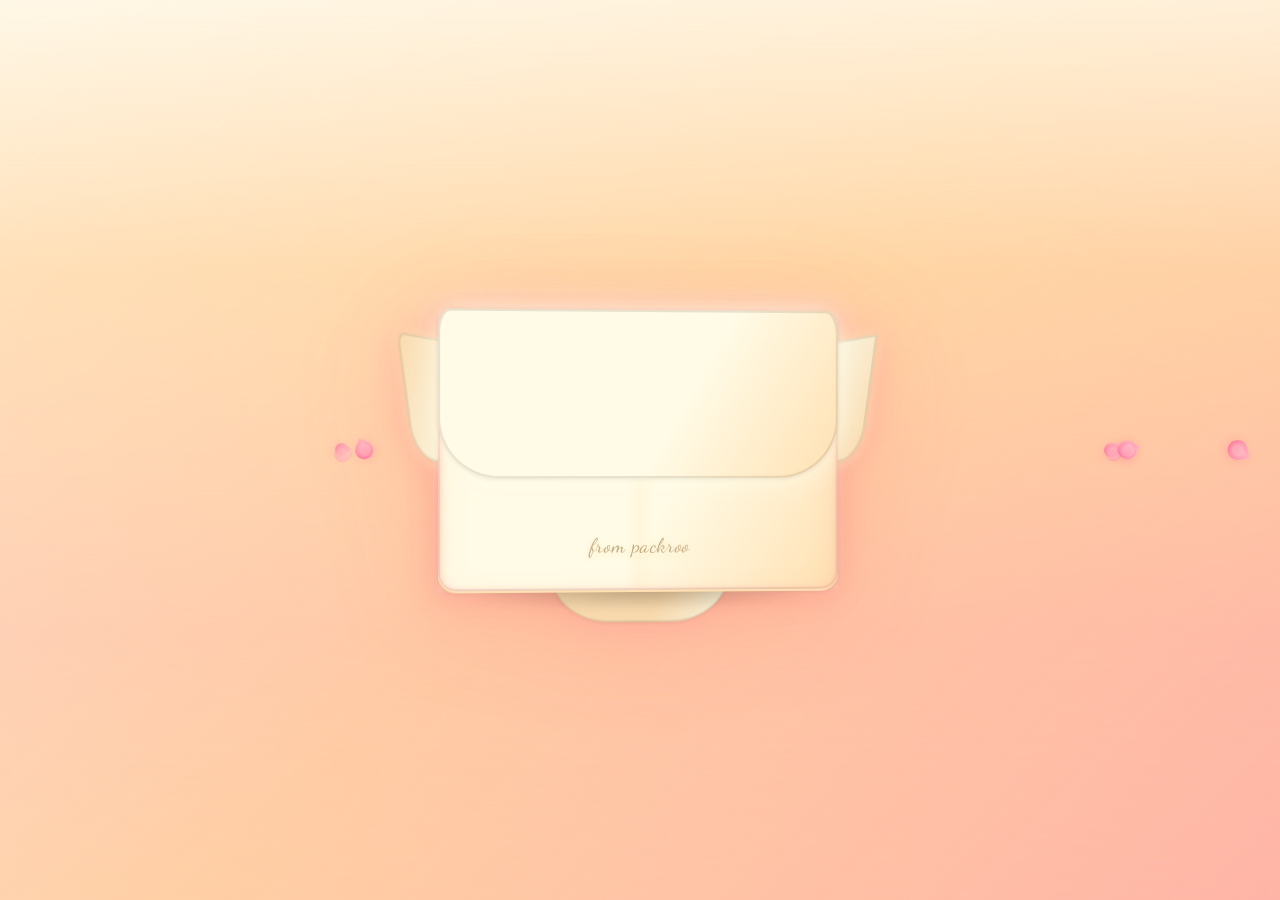
==== commit ad53010b: "Add files via upload" ====
--- a/index.html
+++ b/index.html
@@ -31,6 +31,30 @@
             100% {
                 background: linear-gradient(135deg, #fff7e6 0%, #ffd6a5 50%, #ffb5a7 100%);
             }
+        }
+
+        /* Video Background */
+        .video-background {
+            position: fixed;
+            top: 0;
+            left: 0;
+            width: 100%;
+            height: 100%;
+            object-fit: cover;
+            z-index: -2;
+            opacity: 0.8;
+        }
+
+        /* Video overlay for better text readability */
+        .video-overlay {
+            position: fixed;
+            top: 0;
+            left: 0;
+            width: 100%;
+            height: 100%;
+            background: linear-gradient(135deg, rgba(255, 247, 230, 0.3) 0%, rgba(255, 214, 165, 0.4) 50%, rgba(255, 181, 167, 0.3) 100%);
+            z-index: -1;
+            pointer-events: none;
         }
 
         /* Optimized Magic Cursor Trail */
@@ -707,6 +731,15 @@
 </head>
 
 <body>
+    <!-- Video Background -->
+    <video class="video-background" autoplay muted loop playsinline>
+        <source src="../Pastel_Gift_Box_Animation_Ready.mp4" type="video/mp4">
+        Your browser does not support the video tag.
+    </video>
+
+    <!-- Video overlay for better readability -->
+    <div class="video-overlay"></div>
+
     <div class="envelope-section">
         <div class="envelope-3d" id="envelope3d">
             <div class="envelope-flap"></div>
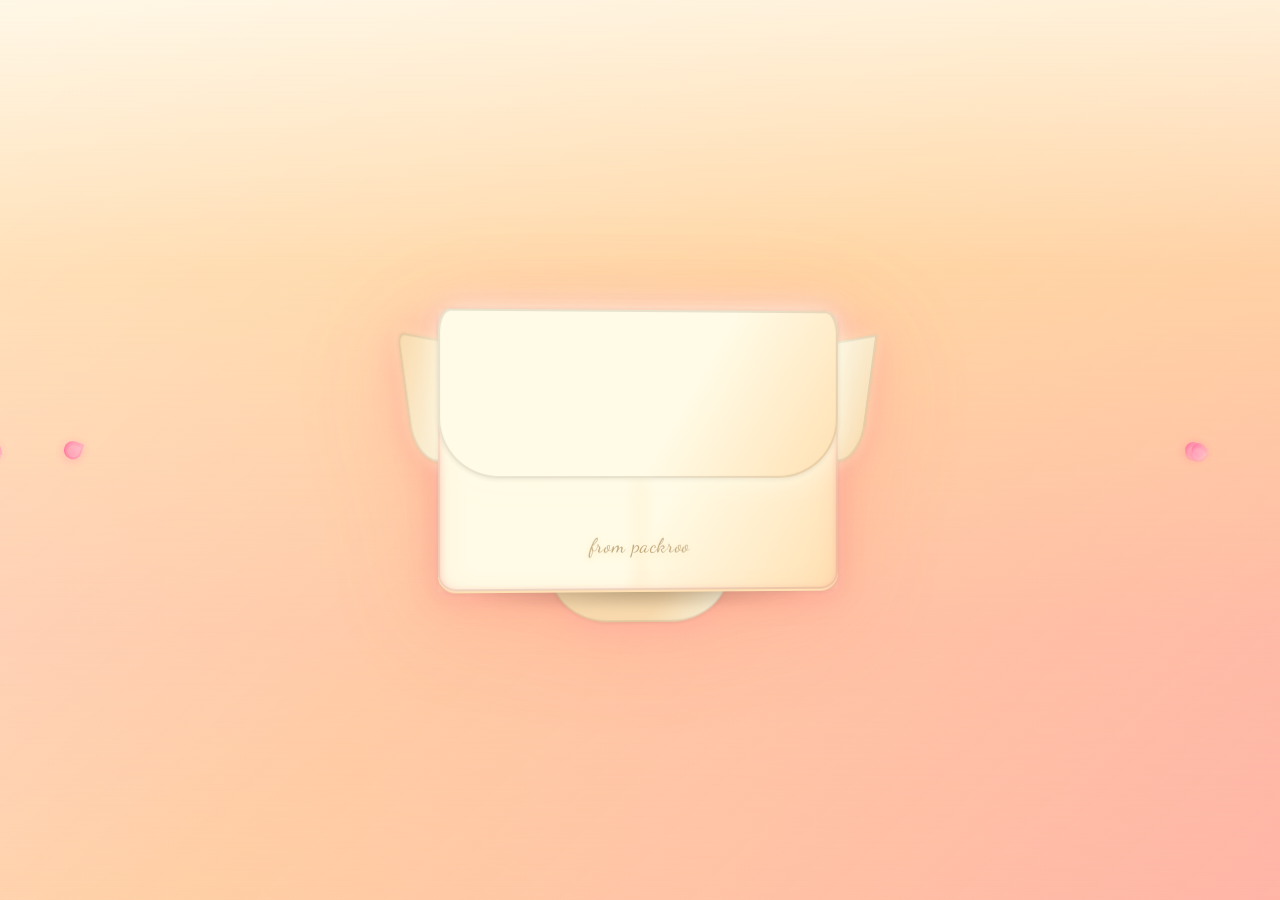
==== commit b457c7af: "Update index.html" ====
--- a/index.html
+++ b/index.html
@@ -733,7 +733,7 @@
 <body>
     <!-- Video Background -->
     <video class="video-background" autoplay muted loop playsinline>
-        <source src="../Pastel_Gift_Box_Animation_Ready.mp4" type="video/mp4">
+        <source src="Pastel_Gift_Box_Animation_Ready.mp4" type="video/mp4">
         Your browser does not support the video tag.
     </video>
 
@@ -1197,4 +1197,4 @@
     </script>
 </body>
 
-</html>+</html>
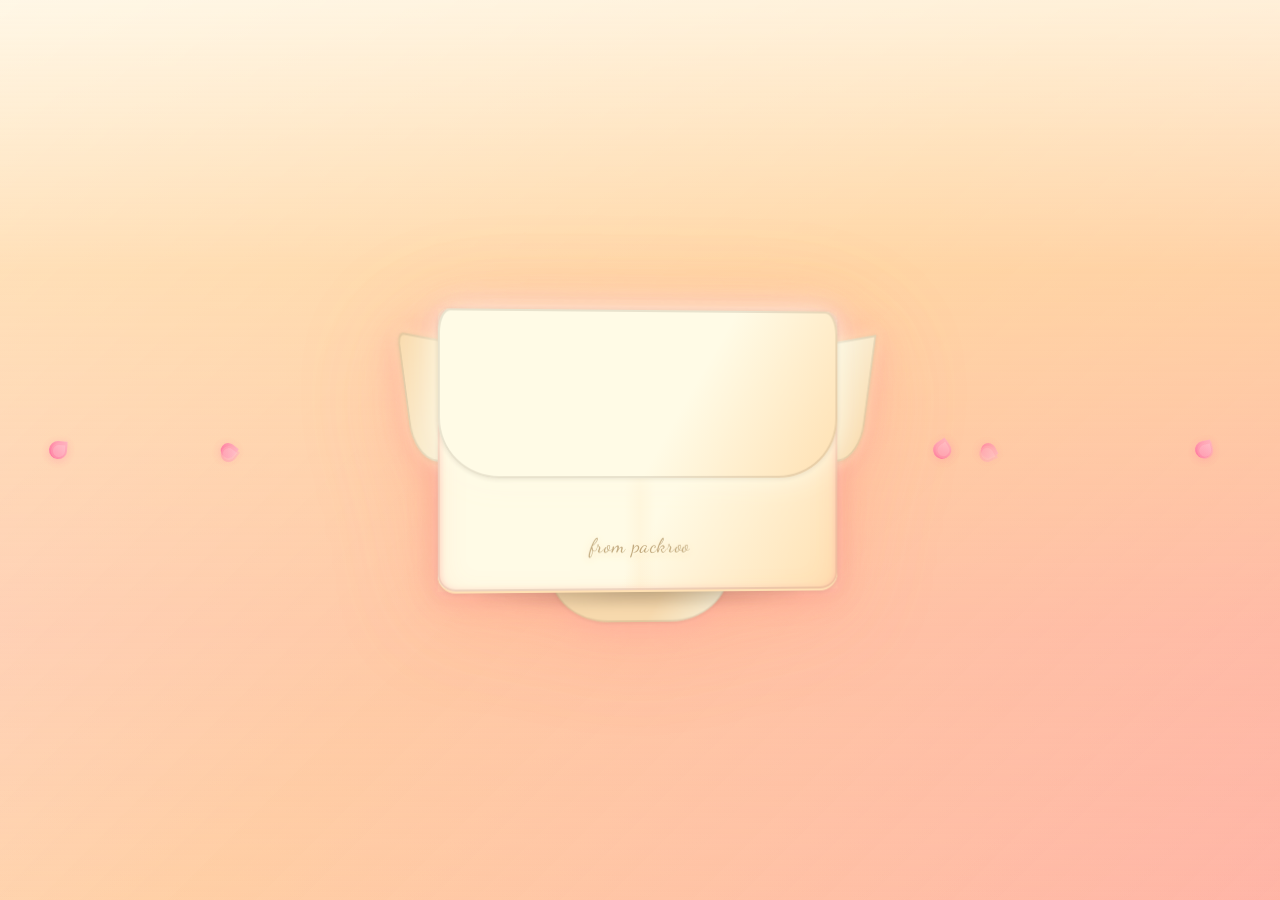
==== commit e40a7f1c: "Add files via upload" ====
--- a/index.html
+++ b/index.html
@@ -1197,4 +1197,4 @@
     </script>
 </body>
 
-</html>
+</html>
